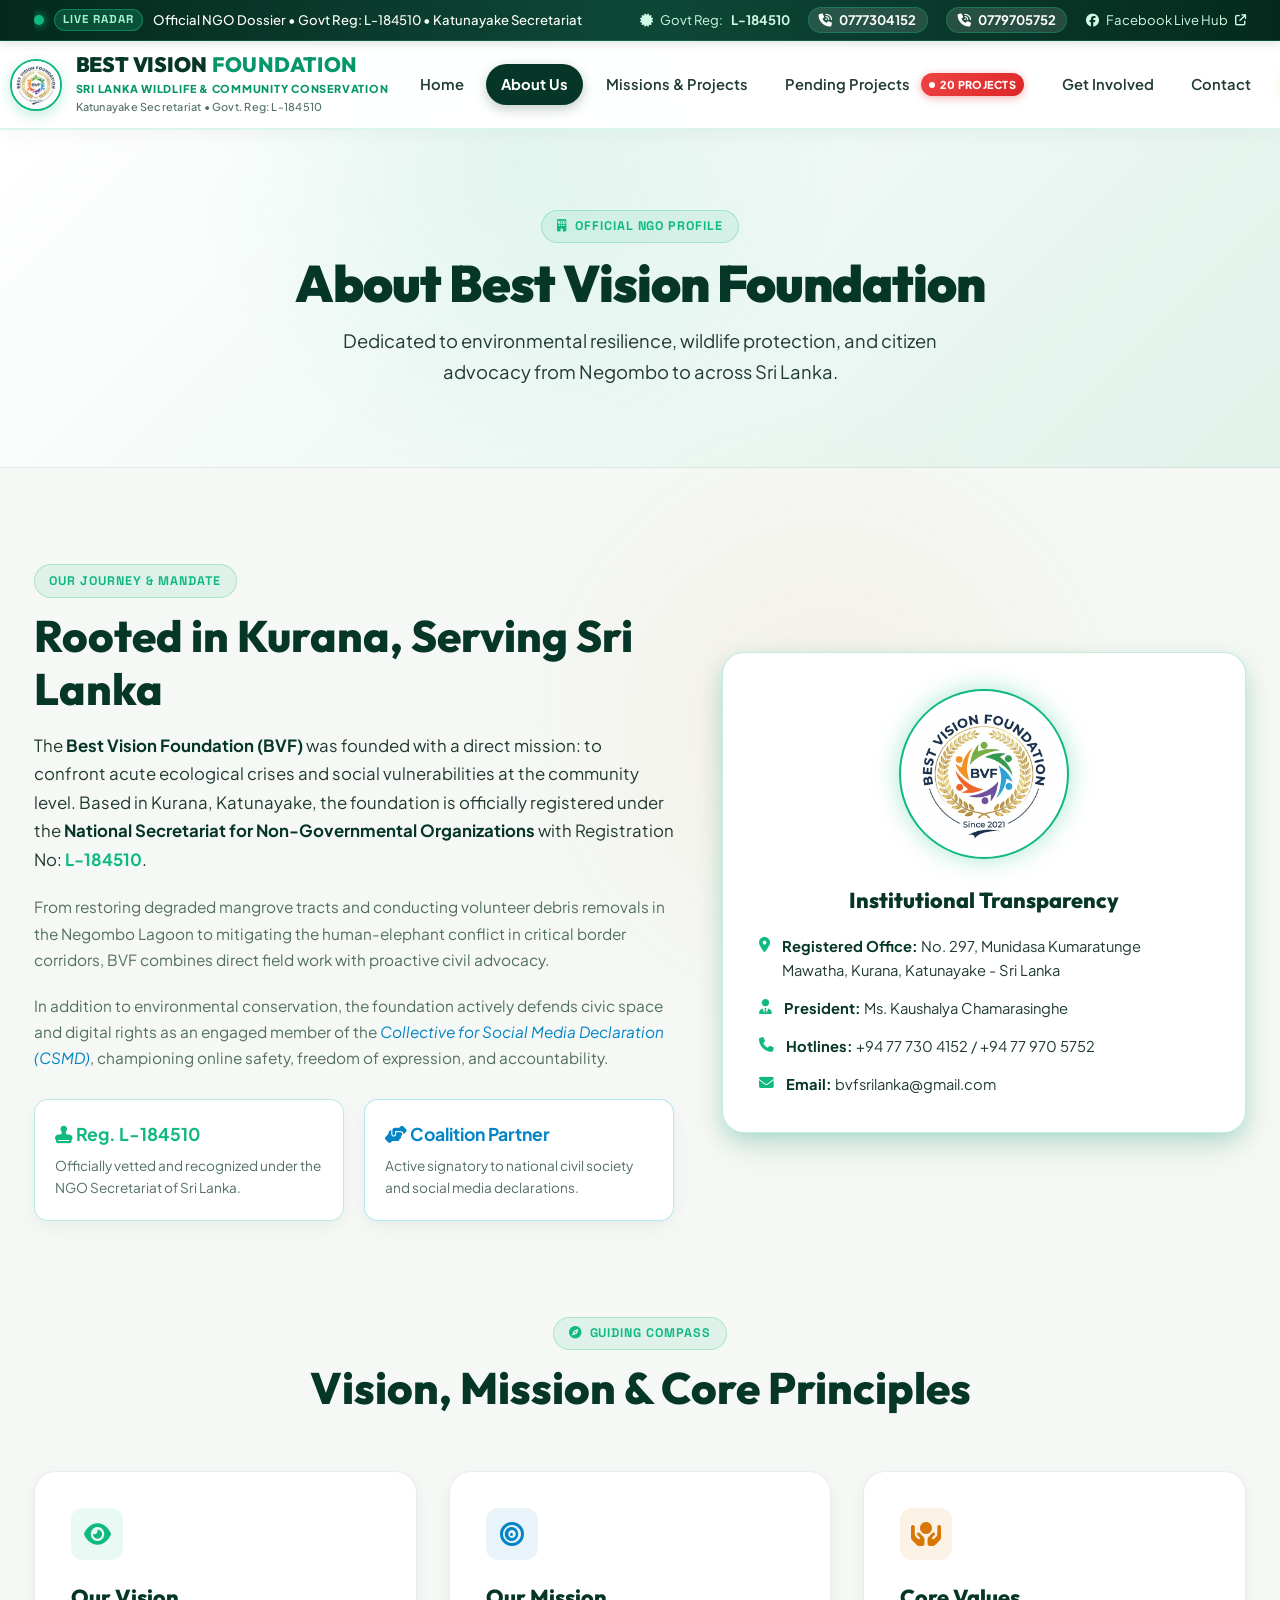
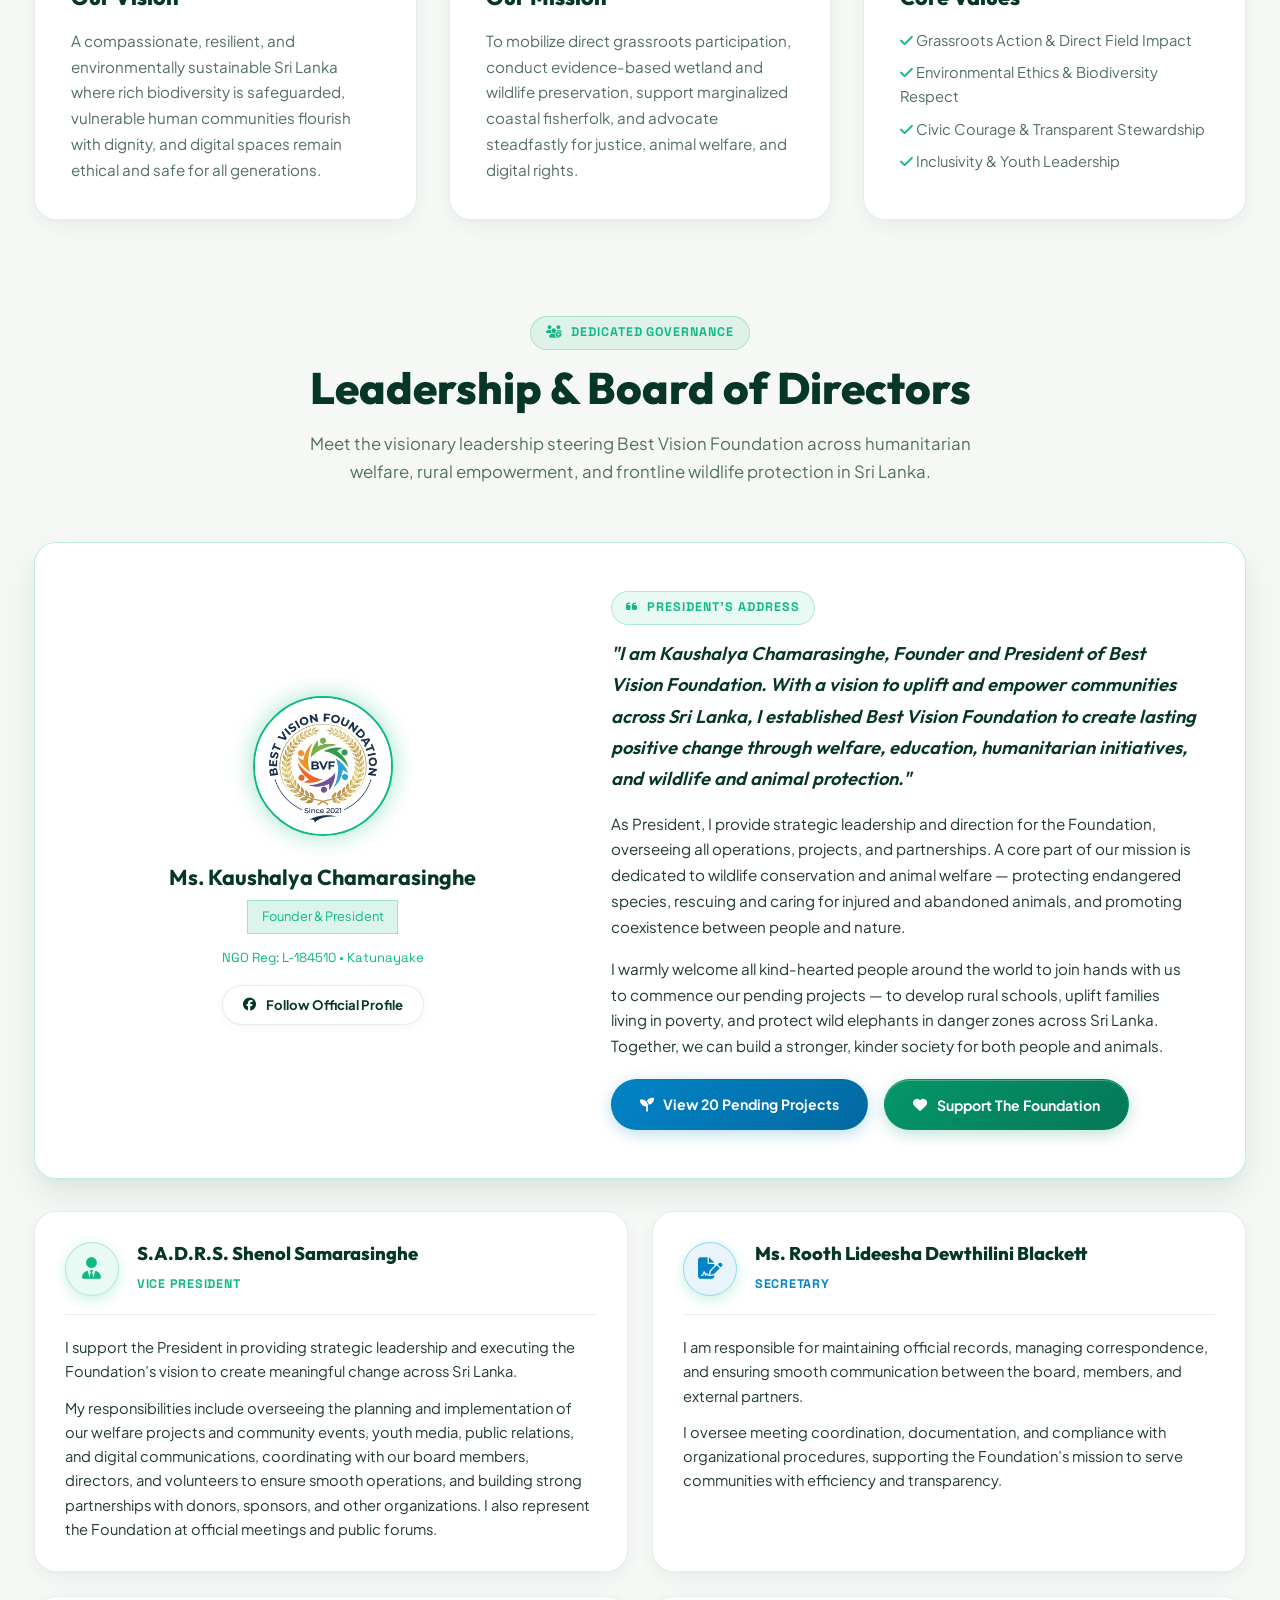
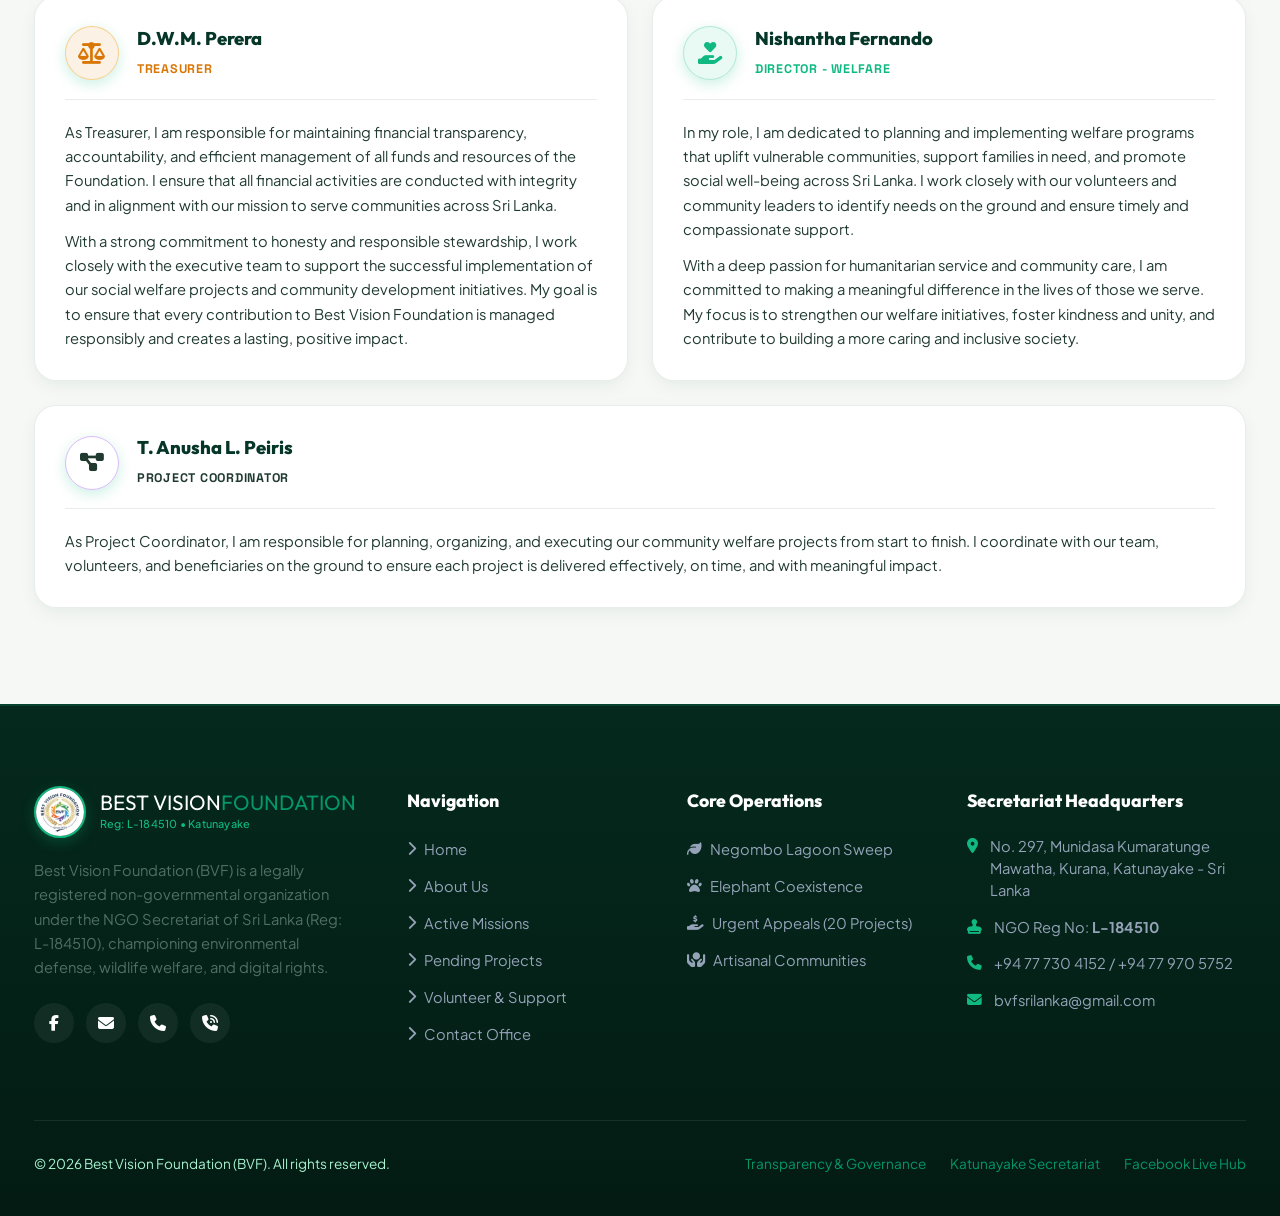
==== about.html @ ccb9e86f "feat: showcase featured news and hero showcase dedicated to elephants on the home page" ====
<!DOCTYPE html>
<html lang="en">
<head>
  <meta charset="UTF-8">
  <meta name="viewport" content="width=device-width, initial-scale=1.0">
  <title>About Us | Best Vision Foundation (NGO Reg: L-184510)</title>
  <meta name="description" content="Learn about Best Vision Foundation (BVF), our history, mission, registered NGO credentials, leadership under Ms. Kaushalya Chamarasinghe, and core values.">
  <link rel="icon" type="image/svg+xml" href="assets/images/favicon.svg">
  <link rel="stylesheet" href="https://cdnjs.cloudflare.com/ajax/libs/font-awesome/6.5.1/css/all.min.css">
  <link rel="stylesheet" href="assets/css/style.css?v=4.5">

  <!-- Immediate Theme Restore (Prevents Flash) -->
  <script>
    (function() {
      const saved = localStorage.getItem('bvf-theme');
      if (saved === 'dark') {
        document.documentElement.setAttribute('data-theme', 'dark');
      } else {
        document.documentElement.setAttribute('data-theme', 'light');
      }
    })();
  </script>
</head>
<body>

  <!-- Top Live Radar Dispatch Bar -->
  <div class="radar-notice-bar">
    <div class="container radar-content">
      <div class="radar-indicator">
        <span class="pulse-beacon"></span>
        <span class="radar-live-pill">LIVE RADAR</span>
        <span id="liveRadarTicker" class="radar-ticker-text">Official NGO Dossier • Govt Reg: L-184510 • Katunayake Secretariat</span>
      </div>
      <div class="radar-links">
        <span><i class="fa-solid fa-certificate"></i> Govt Reg: <strong>L-184510</strong></span>
        <a href="tel:+94777304152" class="topbar-hotline"><i class="fa-solid fa-phone-volume"></i> <strong>0777304152</strong></a>
        <a href="tel:+94779705752" class="topbar-hotline"><i class="fa-solid fa-phone-volume"></i> <strong>0779705752</strong></a>
        <a href="https://www.facebook.com/profile.php?id=100095383907228" target="_blank" rel="noopener noreferrer">
          <i class="fa-brands fa-facebook"></i> Facebook Live Hub <i class="fa-solid fa-arrow-up-right-from-square" style="font-size: 0.7rem;"></i>
        </a>
      </div>
    </div>
  </div>

  <!-- Main Navigation Header -->
  <header class="main-header" id="mainHeader">
    <div class="container navbar">
      <a href="index.html" class="brand-logo" aria-label="Best Vision Foundation Home">
        <img src="assets/images/bvf-logo-upgraded.png" alt="Best Vision Foundation Logo" class="brand-logo-img">
        <div class="brand-logo-text">
          <div class="brand-name">
            <span class="brand-bold">BEST VISION</span><span class="brand-green">FOUNDATION</span>
          </div>
          <div class="brand-tagline">SRI LANKA WILDLIFE &amp; COMMUNITY CONSERVATION</div>
          <div class="brand-sub">Katunayake Secretariat • Govt. Reg: L-184510</div>
        </div>
      </a>

      <nav>
        <ul class="nav-menu" id="navMenu">
          <li><a href="index.html" class="nav-link">Home</a></li>
          <li><a href="about.html" class="nav-link active">About Us</a></li>
          <li><a href="projects.html" class="nav-link">Missions &amp; Projects</a></li>
          <li>
            <a href="pending-projects.html" class="nav-link">
              Pending Projects <span class="nav-urgent-pill"><span class="pill-dot"></span>20 Projects</span>
            </a>
          </li>
          <li><a href="get-involved.html" class="nav-link">Get Involved</a></li>
          <li><a href="contact.html" class="nav-link">Contact</a></li>
        </ul>
      </nav>

      <div class="nav-actions">
        <button type="button" class="btn qr-nav-pill" onclick="openDonationModal('Elephant Hospital &amp; Orphanage (Habarana / Minneriya / Anuradhapura)', 1)" title="Scan or Click to Donate $1 via Bank Transfer">
          <i class="fa-solid fa-qrcode"></i>
          <span>$1 QR Fund</span>
        </button>
        <button class="btn btn-header-donate btn-open-donation">
          <i class="fa-solid fa-heart"></i>
          <span>Donate Now</span>
        </button>
        <button class="mobile-toggle" id="mobileToggle" aria-label="Toggle navigation menu">
          <i class="fa-solid fa-bars"></i>
        </button>
      </div>
    </div>
  </header>

  <!-- Page Header Banner -->
  <section style="background: linear-gradient(135deg, var(--bg-surface) 0%, var(--emerald-soft) 100%); border-bottom: 1px solid var(--border-subtle); padding: 5rem 0;">
    <div class="container" style="text-align: center;">
      <span class="section-badge" style="margin-bottom: 0.75rem;">
        <i class="fa-solid fa-building-ngo"></i> Official NGO Profile
      </span>
      <h1 class="hero-headline" style="font-size: clamp(2.2rem, 5vw, 3.2rem); margin-bottom: 0.75rem;">
        About Best Vision Foundation
      </h1>
      <p class="hero-subtext" style="margin: 0 auto;">
        Dedicated to environmental resilience, wildlife protection, and citizen advocacy from Negombo to across Sri Lanka.
      </p>
    </div>
  </section>

  <!-- Detailed Story & Transparency -->
  <section class="section">
    <div class="container">
      <div class="content-grid-split" style="align-items: center;">
        <div>
          <span class="section-badge">Our Journey &amp; Mandate</span>
          <h2 class="section-title">Rooted in Kurana, Serving Sri Lanka</h2>
          <p style="font-size: 1.05rem; line-height: 1.7; color: var(--text-slate); margin-bottom: 1.25rem;">
            The <strong style="color: var(--text-white);">Best Vision Foundation (BVF)</strong> was founded with a direct mission: to confront acute ecological crises and social vulnerabilities at the community level. Based in Kurana, Katunayake, the foundation is officially registered under the <strong style="color: var(--text-white);">National Secretariat for Non-Governmental Organizations</strong> with Registration No: <strong style="color: var(--emerald-neon);">L-184510</strong>.
          </p>
          <p style="font-size: 0.96rem; line-height: 1.7; color: var(--text-muted); margin-bottom: 1.25rem;">
            From restoring degraded mangrove tracts and conducting volunteer debris removals in the Negombo Lagoon to mitigating the human-elephant conflict in critical border corridors, BVF combines direct field work with proactive civil advocacy.
          </p>
          <p style="font-size: 0.96rem; line-height: 1.7; color: var(--text-muted); margin-bottom: 1.75rem;">
            In addition to environmental conservation, the foundation actively defends civic space and digital rights as an engaged member of the <em style="color: var(--cyan-neon);">Collective for Social Media Declaration (CSMD)</em>, championing online safety, freedom of expression, and accountability.
          </p>

          <div class="split-stat-2col">
            <div style="background: var(--bg-card); border: 1px solid var(--border-neon); border-radius: var(--radius-md); padding: 1.25rem; box-shadow: var(--shadow-card);">
              <div style="color: var(--emerald-neon); font-weight: 700; font-size: 1.1rem; margin-bottom: 0.35rem;">
                <i class="fa-solid fa-stamp"></i> Reg. L-184510
              </div>
              <p style="font-size: 0.85rem; color: var(--text-muted);">Officially vetted and recognized under the NGO Secretariat of Sri Lanka.</p>
            </div>
            <div style="background: var(--bg-card); border: 1px solid rgba(6, 182, 212, 0.3); border-radius: var(--radius-md); padding: 1.25rem; box-shadow: var(--shadow-card);">
              <div style="color: var(--cyan-neon); font-weight: 700; font-size: 1.1rem; margin-bottom: 0.35rem;">
                <i class="fa-solid fa-handshake-angle"></i> Coalition Partner
              </div>
              <p style="font-size: 0.85rem; color: var(--text-muted);">Active signatory to national civil society and social media declarations.</p>
            </div>
          </div>
        </div>

        <div>
          <div style="background: var(--bg-card); border-radius: var(--radius-lg); padding: 2.25rem; border: 1px solid var(--border-neon); box-shadow: var(--shadow-lg), var(--glow-emerald); text-align: center;">
            <div style="width: 170px; height: 170px; margin: 0 auto 1.5rem auto; border-radius: 50%; box-shadow: 0 0 25px rgba(16, 185, 129, 0.35); padding: 6px; background: #ffffff; border: 2px solid var(--emerald-neon);">
              <img src="assets/images/bvf-logo-upgraded.png" alt="Best Vision Foundation Official Seal" style="width: 100%; height: 100%; object-fit: contain; border-radius: 50%;">
            </div>
            <h3 style="font-family: var(--font-heading); font-size: 1.35rem; font-weight: 800; color: var(--text-white); margin-bottom: 1rem;">
              Institutional Transparency
            </h3>
            <ul style="list-style: none; text-align: left; font-size: 0.92rem;">
              <li style="display: flex; gap: 0.75rem; margin-bottom: 0.85rem; color: var(--text-slate);">
                <i class="fa-solid fa-location-dot" style="color: var(--emerald-neon); margin-top: 0.25rem;"></i>
                <span><strong style="color: var(--text-white);">Registered Office:</strong> No. 297, Munidasa Kumaratunge Mawatha, Kurana, Katunayake - Sri Lanka</span>
              </li>
              <li style="display: flex; gap: 0.75rem; margin-bottom: 0.85rem; color: var(--text-slate);">
                <i class="fa-solid fa-user-tie" style="color: var(--emerald-neon); margin-top: 0.25rem;"></i>
                <span><strong style="color: var(--text-white);">President:</strong> Ms. Kaushalya Chamarasinghe</span>
              </li>
              <li style="display: flex; gap: 0.75rem; margin-bottom: 0.85rem; color: var(--text-slate);">
                <i class="fa-solid fa-phone" style="color: var(--emerald-neon); margin-top: 0.25rem;"></i>
                <span><strong style="color: var(--text-white);">Hotlines:</strong> <a href="tel:+94777304152" style="color: inherit;">+94 77 730 4152</a> / <a href="tel:+94779705752" style="color: inherit;">+94 77 970 5752</a></span>
              </li>
              <li style="display: flex; gap: 0.75rem; color: var(--text-slate);">
                <i class="fa-solid fa-envelope" style="color: var(--emerald-neon); margin-top: 0.25rem;"></i>
                <span><strong style="color: var(--text-white);">Email:</strong> bvfsrilanka@gmail.com</span>
              </li>
            </ul>
          </div>
        </div>
      </div>
    </div>
  </section>

  <!-- Vision, Mission & Values (Cards) -->
  <section class="section" style="padding-top: 0;">
    <div class="container">
      <div class="section-header">
        <span class="section-badge"><i class="fa-solid fa-compass"></i> Guiding Compass</span>
        <h2 class="section-title">Vision, Mission &amp; Core Principles</h2>
      </div>

      <div class="pillars-grid">
        <!-- Vision -->
        <div style="background: var(--bg-card); border-radius: var(--radius-lg); padding: 2.25rem; border: 1px solid var(--border-subtle); box-shadow: var(--shadow-card);">
          <div style="width: 52px; height: 52px; border-radius: 12px; background: var(--emerald-soft); color: var(--emerald-neon); display: flex; align-items: center; justify-content: center; font-size: 1.5rem; margin-bottom: 1.25rem;">
            <i class="fa-solid fa-eye"></i>
          </div>
          <h3 style="font-family: var(--font-heading); font-size: 1.35rem; font-weight: 800; color: var(--text-white); margin-bottom: 0.75rem;">Our Vision</h3>
          <p style="font-size: 0.95rem; color: var(--text-muted); line-height: 1.7;">
            A compassionate, resilient, and environmentally sustainable Sri Lanka where rich biodiversity is safeguarded, vulnerable human communities flourish with dignity, and digital spaces remain ethical and safe for all generations.
          </p>
        </div>

        <!-- Mission -->
        <div style="background: var(--bg-card); border-radius: var(--radius-lg); padding: 2.25rem; border: 1px solid var(--border-subtle); box-shadow: var(--shadow-card);">
          <div style="width: 52px; height: 52px; border-radius: 12px; background: var(--cyan-soft); color: var(--cyan-neon); display: flex; align-items: center; justify-content: center; font-size: 1.5rem; margin-bottom: 1.25rem;">
            <i class="fa-solid fa-bullseye"></i>
          </div>
          <h3 style="font-family: var(--font-heading); font-size: 1.35rem; font-weight: 800; color: var(--text-white); margin-bottom: 0.75rem;">Our Mission</h3>
          <p style="font-size: 0.95rem; color: var(--text-muted); line-height: 1.7;">
            To mobilize direct grassroots participation, conduct evidence-based wetland and wildlife preservation, support marginalized coastal fisherfolk, and advocate steadfastly for justice, animal welfare, and digital rights.
          </p>
        </div>

        <!-- Values -->
        <div style="background: var(--bg-card); border-radius: var(--radius-lg); padding: 2.25rem; border: 1px solid var(--border-subtle); box-shadow: var(--shadow-card);">
          <div style="width: 52px; height: 52px; border-radius: 12px; background: var(--amber-soft); color: var(--amber-solar); display: flex; align-items: center; justify-content: center; font-size: 1.5rem; margin-bottom: 1.25rem;">
            <i class="fa-solid fa-hands-holding-circle"></i>
          </div>
          <h3 style="font-family: var(--font-heading); font-size: 1.35rem; font-weight: 800; color: var(--text-white); margin-bottom: 0.75rem;">Core Values</h3>
          <ul style="list-style: none; font-size: 0.92rem; color: var(--text-muted);">
            <li style="margin-bottom: 0.5rem;"><i class="fa-solid fa-check" style="color: var(--emerald-neon);"></i> Grassroots Action &amp; Direct Field Impact</li>
            <li style="margin-bottom: 0.5rem;"><i class="fa-solid fa-check" style="color: var(--emerald-neon);"></i> Environmental Ethics &amp; Biodiversity Respect</li>
            <li style="margin-bottom: 0.5rem;"><i class="fa-solid fa-check" style="color: var(--emerald-neon);"></i> Civic Courage &amp; Transparent Stewardship</li>
            <li><i class="fa-solid fa-check" style="color: var(--emerald-neon);"></i> Inclusivity &amp; Youth Leadership</li>
          </ul>
        </div>
      </div>
    </div>
  </section>

  <!-- Executive Leadership & Board of Directors -->
  <section class="section" id="leadership" style="padding-top: 0;">
    <div class="container">
      <div class="section-header">
        <span class="section-badge"><i class="fa-solid fa-users-gear"></i> Dedicated Governance</span>
        <h2 class="section-title">Leadership &amp; Board of Directors</h2>
        <p class="section-desc">
          Meet the visionary leadership steering Best Vision Foundation across humanitarian welfare, rural empowerment, and frontline wildlife protection in Sri Lanka.
        </p>
      </div>

      <!-- President & Founder Feature Dispatch -->
      <div class="leader-dispatch-card" style="margin-bottom: 2rem;">
        <div class="leader-dispatch-grid">
          <div style="text-align: center;">
            <div class="leader-avatar-wrap">
              <img src="assets/images/bvf-logo-upgraded.png" alt="Best Vision Foundation Emblem" style="width: 100%; height: 100%; object-fit: contain;">
            </div>
            <h3 style="font-family: var(--font-heading); font-size: 1.35rem; color: var(--text-white); margin-bottom: 0.25rem;">Ms. Kaushalya Chamarasinghe</h3>
            <span class="badge" style="background: rgba(16, 185, 129, 0.15); color: var(--emerald-neon); border: 1px solid rgba(16, 185, 129, 0.3); font-size: 0.8rem; padding: 0.35rem 0.85rem; display: inline-block; margin-bottom: 0.85rem;">
              Founder &amp; President
            </span>
            <p style="font-size: 0.82rem; color: var(--emerald-neon); font-family: var(--font-mono); margin-bottom: 1rem;">NGO Reg: L-184510 &bull; Katunayake</p>
            <a href="https://www.facebook.com/profile.php?id=100095383907228" target="_blank" rel="noopener noreferrer" class="btn btn-glass" style="font-size: 0.82rem; padding: 0.5rem 1.25rem;">
              <i class="fa-brands fa-facebook"></i> Follow Official Profile
            </a>
          </div>

          <div>
            <span class="section-badge" style="margin-bottom: 0.85rem;"><i class="fa-solid fa-quote-left"></i> President's Address</span>
            <p style="font-family: var(--font-heading); font-size: 1.15rem; font-weight: 600; line-height: 1.7; color: var(--text-white); margin-bottom: 1rem; font-style: italic;">
              "I am Kaushalya Chamarasinghe, Founder and President of Best Vision Foundation. With a vision to uplift and empower communities across Sri Lanka, I established Best Vision Foundation to create lasting positive change through welfare, education, humanitarian initiatives, and wildlife and animal protection."
            </p>
            <p style="font-size: 0.95rem; color: var(--text-slate); line-height: 1.7; margin-bottom: 1rem;">
              As President, I provide strategic leadership and direction for the Foundation, overseeing all operations, projects, and partnerships. A core part of our mission is dedicated to wildlife conservation and animal welfare — protecting endangered species, rescuing and caring for injured and abandoned animals, and promoting coexistence between people and nature.
            </p>
            <p style="font-size: 0.95rem; color: var(--text-slate); line-height: 1.7; margin-bottom: 1.25rem;">
              I warmly welcome all kind-hearted people around the world to join hands with us to commence our pending projects — to develop rural schools, uplift families living in poverty, and protect wild elephants in danger zones across Sri Lanka. Together, we can build a stronger, kinder society for both people and animals.
            </p>
            <div class="cta-btn-group">
              <a href="pending-projects.html" class="btn btn-cyan-glow" style="font-size: 0.88rem;">
                <i class="fa-solid fa-seedling"></i> View 20 Pending Projects
              </a>
              <button class="btn btn-neon-glow btn-open-donation" style="font-size: 0.88rem;">
                <i class="fa-solid fa-heart"></i> Support The Foundation
              </button>
            </div>
          </div>
        </div>
      </div>

      <!-- Executive Board & Operations Officers Grid -->
      <div class="leadership-grid">
        <!-- Vice President -->
        <div class="leader-card">
          <div class="leader-card-header">
            <div class="leader-card-icon">
              <i class="fa-solid fa-user-tie"></i>
            </div>
            <div class="leader-card-info">
              <h4>S.A.D.R.S. Shenol Samarasinghe</h4>
              <span class="leader-card-role">Vice President</span>
            </div>
          </div>
          <div class="leader-card-bio">
            <p>
              I support the President in providing strategic leadership and executing the Foundation’s vision to create meaningful change across Sri Lanka.
            </p>
            <p>
              My responsibilities include overseeing the planning and implementation of our welfare projects and community events, youth media, public relations, and digital communications, coordinating with our board members, directors, and volunteers to ensure smooth operations, and building strong partnerships with donors, sponsors, and other organizations. I also represent the Foundation at official meetings and public forums.
            </p>
          </div>
        </div>

        <!-- Secretary -->
        <div class="leader-card">
          <div class="leader-card-header">
            <div class="leader-card-icon" style="color: var(--cyan-neon); background: var(--cyan-soft); border-color: rgba(6, 182, 212, 0.4);">
              <i class="fa-solid fa-file-signature"></i>
            </div>
            <div class="leader-card-info">
              <h4>Ms. Rooth Lideesha Dewthilini Blackett</h4>
              <span class="leader-card-role" style="color: var(--cyan-neon);">Secretary</span>
            </div>
          </div>
          <div class="leader-card-bio">
            <p>
              I am responsible for maintaining official records, managing correspondence, and ensuring smooth communication between the board, members, and external partners.
            </p>
            <p>
              I oversee meeting coordination, documentation, and compliance with organizational procedures, supporting the Foundation’s mission to serve communities with efficiency and transparency.
            </p>
          </div>
        </div>

        <!-- Treasurer -->
        <div class="leader-card">
          <div class="leader-card-header">
            <div class="leader-card-icon" style="color: var(--amber-solar); background: var(--amber-soft); border-color: rgba(245, 158, 11, 0.4);">
              <i class="fa-solid fa-scale-balanced"></i>
            </div>
            <div class="leader-card-info">
              <h4>D.W.M. Perera</h4>
              <span class="leader-card-role" style="color: var(--amber-solar);">Treasurer</span>
            </div>
          </div>
          <div class="leader-card-bio">
            <p>
              As Treasurer, I am responsible for maintaining financial transparency, accountability, and efficient management of all funds and resources of the Foundation. I ensure that all financial activities are conducted with integrity and in alignment with our mission to serve communities across Sri Lanka.
            </p>
            <p>
              With a strong commitment to honesty and responsible stewardship, I work closely with the executive team to support the successful implementation of our social welfare projects and community development initiatives. My goal is to ensure that every contribution to Best Vision Foundation is managed responsibly and creates a lasting, positive impact.
            </p>
          </div>
        </div>

        <!-- Director - Welfare -->
        <div class="leader-card">
          <div class="leader-card-header">
            <div class="leader-card-icon">
              <i class="fa-solid fa-hand-holding-heart"></i>
            </div>
            <div class="leader-card-info">
              <h4>Nishantha Fernando</h4>
              <span class="leader-card-role">Director - Welfare</span>
            </div>
          </div>
          <div class="leader-card-bio">
            <p>
              In my role, I am dedicated to planning and implementing welfare programs that uplift vulnerable communities, support families in need, and promote social well-being across Sri Lanka. I work closely with our volunteers and community leaders to identify needs on the ground and ensure timely and compassionate support.
            </p>
            <p>
              With a deep passion for humanitarian service and community care, I am committed to making a meaningful difference in the lives of those we serve. My focus is to strengthen our welfare initiatives, foster kindness and unity, and contribute to building a more caring and inclusive society.
            </p>
          </div>
        </div>

        <!-- Project Coordinator -->
        <div class="leader-card" style="grid-column: 1 / -1;">
          <div class="leader-card-header">
            <div class="leader-card-icon" style="color: var(--purple-neon); background: var(--purple-soft); border-color: rgba(168, 85, 247, 0.4);">
              <i class="fa-solid fa-diagram-project"></i>
            </div>
            <div class="leader-card-info">
              <h4>T. Anusha L. Peiris</h4>
              <span class="leader-card-role" style="color: var(--purple-neon);">Project Coordinator</span>
            </div>
          </div>
          <div class="leader-card-bio">
            <p>
              As Project Coordinator, I am responsible for planning, organizing, and executing our community welfare projects from start to finish. I coordinate with our team, volunteers, and beneficiaries on the ground to ensure each project is delivered effectively, on time, and with meaningful impact.
            </p>
          </div>
        </div>
      </div>
    </div>
  </section>

  <!-- Mobile Floating Action Dock -->
  <div class="mobile-floating-dock">
    <button class="dock-btn dock-btn-primary btn-open-donation">
      <i class="fa-solid fa-heart"></i> Donate Now
    </button>
    <button class="dock-btn dock-btn-secondary btn-open-volunteer">
      <i class="fa-solid fa-user-plus"></i> Volunteer
    </button>
    <a href="tel:+94777304152" class="dock-btn dock-btn-secondary" style="flex: 0 0 auto; width: 44px; padding: 0;">
      <i class="fa-solid fa-phone"></i>
    </a>
  </div>

  <!-- Dual-Option Contribution & Payment Center Modal -->
    <!-- Dual Payment Modal Component -->
  <div class="modal-overlay" id="donationModal">
    <div class="modal-dialog donation-modal-dialog">
      <button class="modal-close">&times;</button>
      
      <!-- Clean Modern Header -->
      <div class="donation-modal-header">
        <span class="section-badge"><i class="fa-solid fa-hand-holding-heart"></i> NGO REG: L-184510</span>
        <h3 class="donation-modal-title">Make a Contribution</h3>
        <p class="donation-modal-desc">
          100% of your gift directly fuels active field rescue &amp; habitat conservation in Sri Lanka.
        </p>
      </div>

      <!-- Step 1: Designate Project -->
      <div class="donation-step-box">
        <div class="donation-step-header">
          <span class="donation-step-badge">
            <span class="step-circle">1</span> SELECT DESIGNATED PROJECT
          </span>
          <span class="donation-step-sub">Direct Earmarked Fund</span>
        </div>
        <select id="donationProjectSelect" class="form-control donation-project-select" onchange="onDonationProjectChanged(this.value)" style="font-weight: 700; font-size: 0.92rem; border-color: var(--emerald-neon); background: var(--bg-card); color: var(--text-white);">
          <option value="Elephant Hospital & Orphanage (Habarana / Minneriya / Anuradhapura)">🔴 Elephant Hospital &amp; Orphanage (Habarana / Minneriya / Anuradhapura)</option>
          <option value="Island-Wide Stray Dog Rescue & Shelter">🐶 Island-Wide Stray Dog Rescue, Treatment &amp; Safe Shelter</option>
          <option value="Negombo Lagoon Sunken Vessels & Debris Recovery">🌊 Negombo Lagoon Sunken Vessels, Ghost Nets &amp; Debris Recovery</option>
          <option value="General Conservation & Welfare Fund">🌿 General Wildlife &amp; Community Welfare Fund</option>
        </select>
        <div class="donation-project-ref-strip">
          <span>Deposit Reference: <strong class="modal-bank-project-ref font-mono">BVF-ELEPHANT-HOSPITAL</strong></span>
          <button type="button" class="btn-copy-ref" onclick="copyAccountInfo(document.querySelector('.modal-bank-project-ref').textContent, this)" title="Copy Reference Code">
            <i class="fa-solid fa-copy"></i> Copy Ref
          </button>
        </div>
      </div>

      <!-- Step 2: Choose Preset or Enter Any Custom Amount -->
      <div class="donation-step-box">
        <div class="donation-step-header">
          <span class="donation-step-badge">
            <span class="step-circle">2</span> CHOOSE OR ENTER AMOUNT
          </span>
          <span class="modal-selected-amount-display font-mono" style="font-size: 0.9rem; font-weight: 800; color: var(--emerald-neon);">$1 USD</span>
        </div>

        <!-- Preset Buttons -->
        <div class="quick-amount-grid">
          <button type="button" class="quick-amount-btn active" data-amount="1" onclick="setQuickDonationAmount(1, this)">
            <span class="quick-amount-val">$1</span>
            <span class="quick-amount-tag">Starter / QR</span>
          </button>
          <button type="button" class="quick-amount-btn" data-amount="5" onclick="setQuickDonationAmount(5, this)">
            <span class="quick-amount-val">$5</span>
            <span class="quick-amount-tag">Support</span>
          </button>
          <button type="button" class="quick-amount-btn" data-amount="10" onclick="setQuickDonationAmount(10, this)">
            <span class="quick-amount-val">$10</span>
            <span class="quick-amount-tag">Care</span>
          </button>
          <button type="button" class="quick-amount-btn" data-amount="20" onclick="setQuickDonationAmount(20, this)">
            <span class="quick-amount-val">$20</span>
            <span class="quick-amount-tag">Rescue</span>
          </button>
          <button type="button" class="quick-amount-btn" data-amount="50" onclick="setQuickDonationAmount(50, this)">
            <span class="quick-amount-val">$50</span>
            <span class="quick-amount-tag">Patron</span>
          </button>
        </div>

        <!-- Custom / Other Amount Input -->
        <div class="custom-amount-row">
          <div class="custom-amount-input-wrap">
            <span class="custom-currency-symbol">$</span>
            <input type="number" 
                   id="modalCustomAmountInput" 
                   class="custom-amount-field" 
                   placeholder="Or enter any custom amount (e.g. 15, 25, 75, 100...)" 
                   min="1" 
                   step="any"
                   oninput="setCustomDonationAmount(this.value)" />
            <span class="custom-currency-badge">USD</span>
          </div>
        </div>
      </div>

      <!-- Step 3: Official Bank Details & QR Code -->
      <div class="donation-step-box bank-box-clean">
        <div class="donation-step-header">
          <span class="donation-step-badge">
            <span class="step-circle">3</span> OFFICIAL BANK DETAILS &amp; $1 QR
          </span>
          <span class="donation-step-sub" style="color: var(--amber-solar);"><i class="fa-solid fa-shield-halved"></i> Sampath Bank Negombo</span>
        </div>

        <div class="bank-transfer-qr-layout">
          <!-- Details Grid -->
          <div class="bank-detail-grid" style="margin-bottom: 0;">
            <div class="bank-detail-item">
              <span class="label">ACCOUNT NAME</span>
              <span class="value" style="font-size: 0.92rem;">BEST VISION FOUNDATION</span>
            </div>
            <div class="bank-detail-item">
              <span class="label">BANK &amp; BRANCH</span>
              <span class="value">SAMPATH BANK &bull; NEGOMBO (02)</span>
            </div>
            <div class="bank-detail-item bank-detail-highlight">
              <span class="label">CURRENT ACCOUNT NUMBER</span>
              <span class="value" style="color: var(--emerald-neon); font-size: 1.15rem; letter-spacing: 0.05em;">0088 6000 0033</span>
              <i class="fa-solid fa-copy bank-copy-icon" onclick="copyAccountInfo('0088 6000 0033', this)" title="Copy Account Number"></i>
            </div>
            <div class="bank-detail-item">
              <span class="label">SWIFT CODE (FOR OVERSEAS)</span>
              <span class="value" style="color: var(--cyan-neon);">BSAMLKLX</span>
              <i class="fa-solid fa-copy bank-copy-icon" onclick="copyAccountInfo('BSAMLKLX', this)" title="Copy SWIFT Code"></i>
            </div>
            <div class="bank-detail-item">
              <span class="label">BRANCH CODE / BANK CODE</span>
              <span class="value">7278 / 088</span>
            </div>
            <div class="bank-detail-item bank-detail-ref">
              <span class="label">TRANSFER REMARK / REFERENCE</span>
              <span class="value modal-bank-project-ref" style="color: var(--emerald-vibrant);">BVF-ELEPHANT-HOSPITAL</span>
              <i class="fa-solid fa-copy bank-copy-icon" onclick="copyAccountInfo(document.querySelector('.modal-bank-project-ref').textContent, this)" title="Copy Reference"></i>
            </div>
          </div>

          <!-- $1 QR Scan Card -->
          <div class="bank-qr-card">
            <span class="qr-card-title"><i class="fa-solid fa-qrcode"></i> Instant $1 QR</span>
            <a href="assets/images/bvf-donation-qr.png" target="_blank" rel="noopener" title="Tap to view / enlarge QR code">
              <div class="qr-img-frame">
                <img src="assets/images/bvf-donation-qr.png" alt="Scan QR to Donate $1" />
              </div>
            </a>
            <span class="qr-card-hint">Scan with camera or banking app</span>
            <a href="assets/images/bvf-donation-qr.png" download="BVF-Donation-QR.png" class="btn btn-glass qr-save-btn">
              <i class="fa-solid fa-download"></i> Save QR
            </a>
          </div>
        </div>

        <p class="bank-note-text">
          <i class="fa-solid fa-circle-info"></i> Supports local CEFT / SLIPS, mobile banking apps, online transfers, and international SWIFT wire transfers.
        </p>
      </div>

      <!-- Action Buttons -->
      <div class="donation-modal-actions">
        <button type="button" onclick="copyAccountInfo('', this)" class="btn btn-glass btn-modal-action">
          <i class="fa-solid fa-copy"></i> Copy All Bank Details
        </button>
        <button type="button" onclick="sendDepositSlipWhatsApp()" class="btn btn-neon-glow btn-modal-whatsapp">
          <i class="fa-brands fa-whatsapp"></i> Notify Treasurer on WhatsApp
        </button>
      </div>
    </div>
  </div>

  <!-- Volunteer Modal -->
  <div class="modal-overlay" id="volunteerModal">
    <div class="modal-dialog">
      <button class="modal-close">&times;</button>
      <div style="text-align: center; margin-bottom: 1.75rem;">
        <span class="section-badge"><i class="fa-solid fa-user-shield"></i> Grassroots Mobilization</span>
        <h3 style="font-family: var(--font-heading); font-size: 1.65rem; color: var(--text-white); margin-top: 0.5rem;">Join The Frontline Squad</h3>
        <p style="font-size: 0.92rem; color: var(--text-muted);">Step up for wetland restoration, wildlife defense, or digital ethics.</p>
      </div>

      <form id="volunteerForm">
        <div class="form-group">
          <label class="form-label">Full Name *</label>
          <input type="text" name="name" class="form-control" required placeholder="e.g. Kasun Fernando">
        </div>

        <div class="form-row-2">
          <div class="form-group">
            <label class="form-label">Email Address *</label>
            <input type="email" name="email" class="form-control" required placeholder="name@domain.com">
          </div>
          <div class="form-group">
            <label class="form-label">WhatsApp / Phone *</label>
            <input type="tel" name="phone" class="form-control" required placeholder="+94 7X XXX XXXX">
          </div>
        </div>

        <div class="form-group">
          <label class="form-label">Select Primary Sector *</label>
          <select name="sector" class="form-control" required>
            <option value="">Select operational sector...</option>
            <option value="Negombo Lagoon Plastic Interception & Mangroves">Negombo Lagoon Plastic Interception &amp; Mangroves</option>
            <option value="Elephant Buffer Zone Coexistence & Animal Rescue">Elephant Buffer Zone Coexistence &amp; Animal Rescue</option>
            <option value="CSMD Digital Rights, Media Ethics & Cyber Literacy">CSMD Digital Rights, Media Ethics &amp; Cyber Literacy</option>
            <option value="Coastal Artisanal Fisherfolk Resilience & Youth">Coastal Artisanal Fisherfolk Resilience &amp; Youth</option>
          </select>
        </div>

        <div style="display: flex; gap: 0.75rem; flex-direction: column;">
          <button type="submit" class="btn btn-neon-glow" style="width: 100%;">
            <i class="fa-solid fa-paper-plane"></i> Submit Application to Secretariat
          </button>
          <button type="button" onclick="sendViaWhatsApp('volunteerForm')" class="btn btn-glass" style="width: 100%; border-color: #25d366; color: #25d366; font-size: 0.9rem;">
            <i class="fa-brands fa-whatsapp"></i> Instant WhatsApp Dispatch (+94 77 730 4152 / +94 77 970 5752)
          </button>
        </div>
      </form>
    </div>
  </div>

  <!-- Footer -->
  <footer class="site-footer">
    <div class="container">
      <div class="footer-grid">
        <div class="footer-brand">
          <a href="index.html" class="brand-logo" style="margin-bottom: 1.25rem;">
            <img src="assets/images/bvf-logo-upgraded.png" alt="Best Vision Foundation Logo" class="brand-logo-img">
            <div class="brand-logo-text">
              <div class="brand-name">
                <span class="bold" style="color: #ffffff;">BEST VISION</span><span class="light">FOUNDATION</span>
              </div>
              <div class="brand-sub" style="color: var(--emerald-neon);">Reg: L-184510 • Katunayake</div>
            </div>
          </a>
          <p style="font-size: 0.92rem; line-height: 1.65; color: var(--text-muted); margin-bottom: 1.5rem;">
            Best Vision Foundation (BVF) is a legally registered non-governmental organization under the NGO Secretariat of Sri Lanka (Reg: L-184510), championing environmental defense, wildlife welfare, and digital rights.
          </p>
          <div style="display: flex; gap: 0.75rem;">
            <a href="https://www.facebook.com/profile.php?id=100095383907228" target="_blank" rel="noopener noreferrer" title="Facebook Official Hub" style="color: #ffffff; background: rgba(255, 255, 255, 0.06); width: 40px; height: 40px; border-radius: 50%; display: flex; align-items: center; justify-content: center; border: 1px solid var(--border-subtle);">
              <i class="fa-brands fa-facebook-f"></i>
            </a>
            <a href="mailto:bvfsrilanka@gmail.com" title="Email Secretariat" style="color: #ffffff; background: rgba(255, 255, 255, 0.06); width: 40px; height: 40px; border-radius: 50%; display: flex; align-items: center; justify-content: center; border: 1px solid var(--border-subtle);">
              <i class="fa-solid fa-envelope"></i>
            </a>
            <a href="tel:+94777304152" title="Call Primary Hotline: 0777304152" style="color: #ffffff; background: rgba(255, 255, 255, 0.06); width: 40px; height: 40px; border-radius: 50%; display: flex; align-items: center; justify-content: center; border: 1px solid var(--border-subtle);">
              <i class="fa-solid fa-phone"></i>
            </a>
            <a href="tel:+94779705752" title="Call Secondary Hotline: 0779705752" style="color: #ffffff; background: rgba(255, 255, 255, 0.06); width: 40px; height: 40px; border-radius: 50%; display: flex; align-items: center; justify-content: center; border: 1px solid var(--border-subtle);">
              <i class="fa-solid fa-phone-volume"></i>
            </a>
          </div>
        </div>

        <div>
          <h4 class="footer-heading">Navigation</h4>
          <ul class="footer-links">
            <li><a href="index.html"><i class="fa-solid fa-chevron-right"></i> Home</a></li>
            <li><a href="about.html"><i class="fa-solid fa-chevron-right"></i> About Us</a></li>
            <li><a href="projects.html"><i class="fa-solid fa-chevron-right"></i> Active Missions</a></li>
            <li><a href="pending-projects.html"><i class="fa-solid fa-chevron-right"></i> Pending Projects</a></li>
            <li><a href="get-involved.html"><i class="fa-solid fa-chevron-right"></i> Volunteer &amp; Support</a></li>
            <li><a href="contact.html"><i class="fa-solid fa-chevron-right"></i> Contact Office</a></li>
          </ul>
        </div>

        <div>
          <h4 class="footer-heading">Core Operations</h4>
          <ul class="footer-links">
            <li><a href="projects.html#lagoon"><i class="fa-solid fa-leaf"></i> Negombo Lagoon Sweep</a></li>
            <li><a href="projects.html#wildlife"><i class="fa-solid fa-paw"></i> Elephant Coexistence</a></li>
            <li><a href="pending-projects.html"><i class="fa-solid fa-hand-holding-dollar"></i> Urgent Appeals (20 Projects)</a></li>
            <li><a href="projects.html#community"><i class="fa-solid fa-hands-holding-circle"></i> Artisanal Communities</a></li>
          </ul>
        </div>

        <div>
          <h4 class="footer-heading">Secretariat Headquarters</h4>
          <div class="footer-contact-item">
            <i class="fa-solid fa-location-dot"></i>
            <span>No. 297, Munidasa Kumaratunge Mawatha, Kurana, Katunayake - Sri Lanka</span>
          </div>
          <div class="footer-contact-item">
            <i class="fa-solid fa-stamp"></i>
            <span>NGO Reg No: <strong>L-184510</strong></span>
          </div>
          <div class="footer-contact-item">
            <i class="fa-solid fa-phone"></i>
            <span><a href="tel:+94777304152" style="color: inherit;">+94 77 730 4152</a> / <a href="tel:+94779705752" style="color: inherit;">+94 77 970 5752</a></span>
          </div>
          <div class="footer-contact-item">
            <i class="fa-solid fa-envelope"></i>
            <span>bvfsrilanka@gmail.com</span>
          </div>
        </div>
      </div>

      <div class="footer-bottom">
        <div>
          &copy; 2026 Best Vision Foundation (BVF). All rights reserved.
        </div>
        <div style="display: flex; gap: 1.5rem;">
          <a href="about.html">Transparency &amp; Governance</a>
          <a href="contact.html">Katunayake Secretariat</a>
          <a href="https://www.facebook.com/profile.php?id=100095383907228" target="_blank" rel="noopener noreferrer">Facebook Live Hub</a>
        </div>
      </div>
    </div>
  </footer>

  <script src="assets/js/main.js?v=4.5"></script>
</body>
</html>
---- assets/css/style.css ----
/* ==========================================================
   BEST VISION FOUNDATION (BVF) - SIGNATURE BIOPHILIC PLATFORM
   Exclusive Living Canopy Green Theme & Real-Time Action System
   NGO Reg: L-184510 | Negombo, Western Province, Sri Lanka
   ========================================================== */

@import url('https://fonts.googleapis.com/css2?family=Plus+Jakarta+Sans:wght@300;400;500;600;700;800&family=Outfit:wght@400;500;600;700;800;900&family=Space+Grotesk:wght@500;700&display=swap');

:root {
  /* 🌿 Exclusive Living Canopy Green Theme (Unified Nature Palette) */
  --bg-deep: #f5f8f5;              /* Morning Mist Canvas */
  --bg-surface: #ffffff;           /* Radiant Clean Surface */
  --bg-card: #ffffff;
  --bg-card-hover: #ffffff;
  --bg-glass: rgba(255, 255, 255, 0.94);
  --bg-subtle-green: #eef6f1;      /* Soft Sage Wash */

  /* Deep Forest Hierarchy */
  --forest-deep: #063628;          /* Ancient Rainforest Pine - Authority & Contrast */
  --forest-dark: #0a4d3a;          /* Rich Foliage Shade */
  --emerald-vibrant: #059669;      /* Pure Chlorophyll Leaf Green */
  --emerald-neon: #10b981;         /* Ceylon Vibrant Palm Green */
  --emerald-soft: rgba(16, 185, 129, 0.09);
  --emerald-glow: rgba(16, 185, 129, 0.22);
  --mint-bright: #34d399;          /* Young Shoot Accent */

  /* Sunlit Ceylon Earth & Marine Waterways */
  --amber-solar: #d97706;          /* Ceylon Sunlit Amber */
  --amber-warm: #f59e0b;           /* Vibrant Amber Gold */
  --amber-soft: rgba(217, 119, 6, 0.10);
  --amber-glow: rgba(245, 158, 11, 0.25);
  --cyan-neon: #0284c7;           /* Negombo Coastal Lagoon Blue */
  --cyan-glow: rgba(2, 132, 199, 0.20);
  --cyan-soft: rgba(2, 132, 199, 0.09);
  --crisis-red: #dc2626;           /* Urgent Wildlife Hazard Red */

  /* Typography Colors (High Contrast & Biophilic Elegance) */
  --text-white: #063628;           /* High-contrast headings in deep noble forest */
  --text-heading: #063628;
  --text-slate: #203a30;           /* Rich botanical slate body copy */
  --text-muted: #526f63;           /* Secondary / timestamp / metadata */
  --border-subtle: rgba(6, 54, 40, 0.09);
  --border-neon: rgba(16, 185, 129, 0.26);

  /* Typography Families */
  --font-heading: 'Outfit', -apple-system, BlinkMacSystemFont, sans-serif;
  --font-body: 'Plus Jakarta Sans', -apple-system, BlinkMacSystemFont, sans-serif;
  --font-mono: 'Space Grotesk', monospace;

  /* Shadows & Radius */
  --glow-emerald: 0 8px 24px rgba(16, 185, 129, 0.20);
  --glow-cyan: 0 8px 24px rgba(2, 132, 199, 0.15);
  --shadow-card: 0 6px 20px -2px rgba(6, 54, 40, 0.06), 0 2px 6px -1px rgba(16, 185, 129, 0.03);
  --shadow-lg: 0 16px 36px -4px rgba(6, 54, 40, 0.10), 0 6px 14px -2px rgba(16, 185, 129, 0.05);

  --radius-sm: 8px;
  --radius-md: 14px;
  --radius-lg: 22px;
  --radius-full: 9999px;

  --transition-fast: 0.2s cubic-bezier(0.16, 1, 0.3, 1);
  --transition-smooth: 0.35s cubic-bezier(0.16, 1, 0.3, 1);
}

*, *::before, *::after {
  box-sizing: border-box;
  margin: 0;
  padding: 0;
}

html {
  scroll-behavior: smooth;
  font-size: 16px;
  background-color: var(--bg-deep);
  overflow-x: hidden;
  max-width: 100%;
}

body {
  font-family: var(--font-body);
  background-color: var(--bg-deep);
  color: var(--text-slate);
  line-height: 1.65;
  -webkit-font-smoothing: antialiased;
  overflow-x: hidden;
  max-width: 100%;
  position: relative;
  transition: background-color var(--transition-smooth), color var(--transition-smooth);
}

/* Background Ambient Living Light */
body::before {
  content: '';
  position: fixed;
  top: -160px;
  left: 15%;
  width: 650px;
  height: 650px;
  background: radial-gradient(circle, rgba(16, 185, 129, 0.08) 0%, transparent 70%);
  pointer-events: none;
  z-index: 0;
}

body::after {
  content: '';
  position: fixed;
  bottom: -150px;
  right: 10%;
  width: 650px;
  height: 650px;
  background: radial-gradient(circle, rgba(217, 119, 6, 0.06) 0%, transparent 70%);
  pointer-events: none;
  z-index: 0;
}

a {
  color: var(--emerald-vibrant);
  text-decoration: none;
  transition: var(--transition-fast);
}

a:hover {
  color: var(--forest-deep);
}

img, svg {
  display: block;
  max-width: 100%;
  height: auto;
}

.container {
  width: 100%;
  max-width: 1260px;
  margin-left: auto;
  margin-right: auto;
  padding-left: 1.5rem;
  padding-right: 1.5rem;
  position: relative;
  z-index: 1;
}

/* ==========================================================
   Header & Live Radar Status Bar
   ========================================================== */
.radar-notice-bar {
  background: linear-gradient(90deg, #05291d 0%, #0d4837 50%, #05291d 100%);
  border-bottom: 1px solid rgba(16, 185, 129, 0.25);
  padding: 0.45rem 0;
  font-size: 0.82rem;
  color: #d1fae5;
  position: relative;
  z-index: 1001;
  box-shadow: 0 2px 10px rgba(5, 41, 29, 0.15);
  overflow: hidden;
  line-height: 1.35;
}

.radar-content {
  display: flex;
  justify-content: space-between;
  align-items: center;
  flex-wrap: nowrap !important;
  gap: 1.25rem;
  width: 100%;
}

.radar-indicator {
  display: flex;
  align-items: center;
  gap: 0.65rem;
  font-size: 0.82rem;
  font-weight: 600;
  color: #ecfdf5;
  min-height: 24px;
  min-width: 0;
  flex: 1 1 auto;
  overflow: hidden;
  white-space: nowrap;
}

.pulse-beacon {
  width: 10px;
  height: 10px;
  border-radius: 50%;
  background-color: #10b981;
  box-shadow: 0 0 10px #10b981;
  animation: radarPulse 2s infinite;
  flex-shrink: 0;
}

@keyframes radarPulse {
  0% { transform: scale(0.95); box-shadow: 0 0 0 0 rgba(16, 185, 129, 0.8); }
  70% { transform: scale(1.2); box-shadow: 0 0 0 8px rgba(16, 185, 129, 0); }
  100% { transform: scale(0.95); box-shadow: 0 0 0 0 rgba(16, 185, 129, 0); }
}

.radar-live-pill {
  background: rgba(16, 185, 129, 0.25);
  border: 1px solid rgba(16, 185, 129, 0.5);
  color: #a7f3d0;
  font-family: var(--font-mono);
  font-size: 0.72rem;
  font-weight: 800;
  letter-spacing: 0.08em;
  padding: 0.15rem 0.5rem;
  border-radius: var(--radius-full);
  text-transform: uppercase;
  flex-shrink: 0;
}

.radar-ticker-text {
  color: #ffffff;
  font-weight: 500;
  white-space: nowrap;
  overflow: hidden;
  text-overflow: ellipsis;
  transition: opacity 0.3s ease, transform 0.3s ease;
  min-width: 0;
}

.radar-links {
  display: flex;
  align-items: center;
  gap: 1.15rem;
  font-size: 0.82rem;
  flex: 0 0 auto;
  white-space: nowrap;
}

.radar-links span, .radar-links a {
  color: #d1fae5;
  display: flex;
  align-items: center;
  gap: 0.45rem;
  white-space: nowrap;
  transition: color var(--transition-fast);
}

.radar-links a:hover {
  color: #ffffff;
  text-shadow: 0 0 8px rgba(16, 185, 129, 0.6);
}

.topbar-hotline {
  background: rgba(255, 255, 255, 0.12);
  padding: 0.2rem 0.65rem;
  border-radius: var(--radius-full);
  border: 1px solid rgba(16, 185, 129, 0.35);
  font-weight: 700;
  color: #ffffff !important;
  white-space: nowrap;
}

.topbar-hotline:hover {
  background: var(--emerald-neon);
  color: #05291d !important;
}

/* Main Header */
.main-header {
  position: sticky;
  top: 0;
  z-index: 1000;
  background: rgba(255, 255, 255, 0.95);
  backdrop-filter: blur(20px);
  -webkit-backdrop-filter: blur(20px);
  border-bottom: 2px solid rgba(16, 185, 129, 0.15);
  box-shadow: 0 4px 20px -2px rgba(6, 54, 40, 0.05);
  transition: var(--transition-smooth);
}

.navbar {
  display: flex;
  justify-content: space-between;
  align-items: center;
  padding: 0.75rem 0;
  gap: 1rem;
}

/* Brand Logo */
.brand-logo {
  display: flex;
  align-items: center;
  gap: 0.85rem;
  text-decoration: none;
  flex-shrink: 0;
}

.brand-logo-img {
  height: 52px;
  width: 52px;
  border-radius: 50%;
  object-fit: cover;
  box-shadow: 0 4px 14px rgba(16, 185, 129, 0.25);
  flex-shrink: 0;
  border: 2.5px solid var(--emerald-neon);
  background: #ffffff;
  transition: var(--transition-fast);
}

.brand-logo:hover .brand-logo-img {
  transform: rotate(6deg) scale(1.05);
  box-shadow: 0 6px 20px rgba(16, 185, 129, 0.4);
}

.brand-logo-text {
  display: flex;
  flex-direction: column;
}

.brand-name {
  font-family: var(--font-heading);
  font-size: 1.3rem;
  line-height: 1.15;
  white-space: nowrap;
}

.brand-bold {
  font-weight: 900;
  color: var(--forest-deep);
  letter-spacing: -0.01em;
}

.brand-green {
  font-weight: 800;
  color: var(--emerald-vibrant);
  letter-spacing: 0.01em;
  margin-left: 0.35rem;
}

.brand-tagline {
  font-size: 0.68rem;
  font-weight: 800;
  color: var(--emerald-vibrant);
  letter-spacing: 0.07em;
  text-transform: uppercase;
  margin-top: 0.15rem;
  white-space: nowrap;
}

.brand-sub {
  font-size: 0.68rem;
  font-weight: 500;
  color: var(--text-muted);
  letter-spacing: 0.02em;
  white-space: nowrap;
}

/* Navigation Links - Zero Text Wrapping */
.nav-menu {
  display: flex;
  align-items: center;
  gap: 0.45rem;
  list-style: none;
}

.nav-link {
  font-weight: 600;
  font-size: 0.92rem;
  color: var(--text-slate);
  position: relative;
  padding: 0.5rem 0.95rem;
  border-radius: var(--radius-full);
  white-space: nowrap !important;
  display: inline-flex;
  align-items: center;
  gap: 0.4rem;
  transition: all 0.22s ease-in-out;
}

.nav-link:hover {
  background: rgba(16, 185, 129, 0.09);
  color: var(--emerald-vibrant);
  transform: translateY(-1px);
}

.nav-link.active {
  background: var(--forest-deep);
  color: #ffffff !important;
  font-weight: 700;
  box-shadow: 0 4px 12px rgba(6, 54, 40, 0.25);
}

.nav-link.active .nav-urgent-pill {
  background: #ffffff;
  color: var(--forest-deep);
}

/* Urgent Nav Pill */
.nav-urgent-pill {
  display: inline-flex;
  align-items: center;
  gap: 0.35rem;
  background: linear-gradient(135deg, #ef4444 0%, #dc2626 100%);
  color: #ffffff;
  font-size: 0.68rem;
  font-weight: 800;
  padding: 0.15rem 0.5rem;
  border-radius: var(--radius-full);
  letter-spacing: 0.04em;
  text-transform: uppercase;
  box-shadow: 0 2px 8px rgba(220, 38, 38, 0.35);
  margin-left: 0.25rem;
}

.pill-dot {
  width: 6px;
  height: 6px;
  border-radius: 50%;
  background: #ffffff;
  animation: pulseBeacon 1.5s infinite;
}

@keyframes pulseBeacon {
  0% { transform: scale(0.85); opacity: 0.7; }
  50% { transform: scale(1.3); opacity: 1; }
  100% { transform: scale(0.85); opacity: 0.7; }
}

.nav-actions {
  display: flex;
  align-items: center;
  gap: 0.75rem;
  flex-shrink: 0;
}

/* Header Donate CTA Button with Living Shimmer */
.btn-header-donate {
  display: inline-flex;
  align-items: center;
  justify-content: center;
  gap: 0.55rem;
  padding: 0.65rem 1.45rem;
  border-radius: var(--radius-full);
  background: linear-gradient(135deg, #059669 0%, #047857 100%);
  color: #ffffff !important;
  font-family: var(--font-heading);
  font-size: 0.95rem;
  font-weight: 800;
  border: 1px solid rgba(255, 255, 255, 0.25);
  box-shadow: 0 4px 16px rgba(5, 150, 105, 0.35);
  cursor: pointer;
  position: relative;
  overflow: hidden;
  transition: all 0.3s cubic-bezier(0.16, 1, 0.3, 1);
  white-space: nowrap;
}

.btn-header-donate::before {
  content: '';
  position: absolute;
  top: -50%;
  left: -60%;
  width: 40%;
  height: 200%;
  background: linear-gradient(90deg, transparent, rgba(255, 255, 255, 0.35), transparent);
  transform: rotate(25deg);
  animation: shimmerSweep 3.5s infinite;
}

@keyframes shimmerSweep {
  0% { left: -60%; }
  35% { left: 140%; }
  100% { left: 140%; }
}

.btn-header-donate:hover {
  transform: translateY(-2px);
  box-shadow: 0 8px 24px rgba(5, 150, 105, 0.45);
  background: linear-gradient(135deg, #10b981 0%, #059669 100%);
}

.mobile-toggle {
  display: none;
  background: rgba(16, 185, 129, 0.1);
  border: 1px solid var(--border-neon);
  border-radius: var(--radius-sm);
  font-size: 1.25rem;
  color: var(--forest-deep);
  cursor: pointer;
  padding: 0.5rem 0.65rem;
  box-shadow: 0 2px 6px rgba(6, 54, 40, 0.05);
  transition: var(--transition-fast);
}

.mobile-toggle:hover {
  background: var(--emerald-neon);
  color: #ffffff;
}

/* General Buttons */
.btn {
  display: inline-flex;
  align-items: center;
  justify-content: center;
  gap: 0.6rem;
  font-family: var(--font-body);
  font-weight: 700;
  font-size: 0.95rem;
  padding: 0.8rem 1.75rem;
  border-radius: var(--radius-full);
  cursor: pointer;
  border: 1px solid transparent;
  transition: var(--transition-smooth);
  text-align: center;
  position: relative;
  overflow: hidden;
}

.btn-neon-glow, .btn-emerald-glow {
  background: linear-gradient(135deg, #059669 0%, #047857 100%);
  color: #ffffff;
  box-shadow: 0 4px 16px rgba(5, 150, 105, 0.28), inset 0 1px 0 rgba(255, 255, 255, 0.25);
}

.btn-neon-glow:hover, .btn-emerald-glow:hover {
  color: #ffffff;
  transform: translateY(-2px);
  box-shadow: 0 8px 24px rgba(5, 150, 105, 0.38), inset 0 1px 0 rgba(255, 255, 255, 0.4);
}

.btn-cyan-glow {
  background: linear-gradient(135deg, var(--cyan-neon) 0%, #0369a1 100%);
  color: #ffffff;
  box-shadow: 0 4px 16px rgba(2, 132, 199, 0.28);
}

.btn-cyan-glow:hover {
  color: #ffffff;
  transform: translateY(-2px);
  box-shadow: 0 8px 24px rgba(2, 132, 199, 0.38);
}

.btn-glass {
  background: #ffffff;
  border: 1px solid var(--border-subtle);
  color: var(--forest-deep);
  box-shadow: 0 2px 8px rgba(6, 54, 40, 0.05);
}

.btn-glass:hover {
  background: #eef6f1;
  border-color: var(--emerald-neon);
  color: var(--emerald-vibrant);
  transform: translateY(-2px);
  box-shadow: 0 6px 16px rgba(16, 185, 129, 0.15);
}

.btn-emerald-outline {
  background: transparent;
  border: 2px solid var(--emerald-vibrant);
  color: var(--forest-deep);
}

.btn-emerald-outline:hover {
  background: var(--emerald-vibrant);
  color: #ffffff;
  transform: translateY(-2px);
  box-shadow: 0 6px 20px rgba(5, 150, 105, 0.25);
}

/* ==========================================================
   Hero Living Atmosphere & Organic Ambience
   ========================================================== */
.hero-section {
  position: relative;
  padding: 5.5rem 0 5.5rem 0;
  overflow: hidden;
  background: linear-gradient(180deg, #f0f6f2 0%, #f7faf7 60%, #ffffff 100%);
}

.hero-botanical-bg {
  position: absolute;
  inset: 0;
  background: 
    radial-gradient(circle at 12% 25%, rgba(16, 185, 129, 0.12) 0%, transparent 45%),
    radial-gradient(circle at 88% 70%, rgba(217, 119, 6, 0.08) 0%, transparent 40%),
    radial-gradient(circle at 50% 90%, rgba(2, 132, 199, 0.06) 0%, transparent 50%);
  pointer-events: none;
}

/* Floating Natural Foliage Particles */
.floating-foliage-wrap {
  position: absolute;
  inset: 0;
  pointer-events: none;
  overflow: hidden;
  z-index: 0;
}

.foliage-leaf {
  position: absolute;
  opacity: 0.18;
  color: var(--emerald-vibrant);
  font-size: 1.8rem;
  filter: blur(0.5px);
}

.leaf-1 {
  top: 15%;
  left: 6%;
  animation: floatLeaf1 14s infinite ease-in-out;
}

.leaf-2 {
  top: 65%;
  left: 12%;
  animation: floatLeaf2 18s infinite ease-in-out;
  font-size: 1.3rem;
  opacity: 0.14;
}

.leaf-3 {
  top: 25%;
  right: 8%;
  animation: floatLeaf1 16s infinite ease-in-out reverse;
  font-size: 2.2rem;
  opacity: 0.15;
}

.leaf-4 {
  bottom: 12%;
  right: 18%;
  animation: floatLeaf2 20s infinite ease-in-out;
  font-size: 1.6rem;
  opacity: 0.16;
}

@keyframes floatLeaf1 {
  0% { transform: translateY(0) rotate(0deg); }
  50% { transform: translateY(-30px) translateX(15px) rotate(22deg); }
  100% { transform: translateY(0) rotate(0deg); }
}

@keyframes floatLeaf2 {
  0% { transform: translateY(0) rotate(0deg); }
  50% { transform: translateY(-40px) translateX(-20px) rotate(-26deg); }
  100% { transform: translateY(0) rotate(0deg); }
}

/* Live Wildlife Crisis Banner */
.live-crisis-banner {
  background: linear-gradient(90deg, #fffbeb 0%, #fef3c7 50%, #fffbeb 100%);
  border: 1px solid #fde68a;
  border-left: 5px solid #d97706;
  border-radius: var(--radius-md);
  padding: 0.9rem 1.4rem;
  display: flex;
  align-items: center;
  justify-content: space-between;
  flex-wrap: wrap;
  gap: 1rem;
  margin-bottom: 2rem;
  box-shadow: 0 4px 14px rgba(217, 119, 6, 0.08);
}

.crisis-beacon {
  display: inline-flex;
  align-items: center;
  gap: 0.5rem;
  font-family: var(--font-mono);
  font-size: 0.76rem;
  font-weight: 800;
  color: #92400e;
  letter-spacing: 0.06em;
  text-transform: uppercase;
}

.crisis-beacon .pulse-beacon {
  background-color: #d97706;
  box-shadow: 0 0 8px #d97706;
}

.crisis-text {
  font-size: 0.92rem;
  color: #78350f;
  flex-grow: 1;
}

.crisis-text strong {
  color: #451a03;
}

.crisis-action-link {
  display: inline-flex;
  align-items: center;
  gap: 0.4rem;
  font-size: 0.85rem;
  font-weight: 800;
  color: #92400e;
  background: rgba(217, 119, 6, 0.15);
  padding: 0.35rem 0.85rem;
  border-radius: var(--radius-full);
  transition: all 0.2s ease;
}

.crisis-action-link:hover {
  background: #d97706;
  color: #ffffff;
  transform: translateX(3px);
}

.hero-grid {
  display: grid;
  grid-template-columns: 1.15fr 0.85fr;
  align-items: center;
  gap: 3.5rem;
  position: relative;
  z-index: 1;
}

.telemetry-tag {
  display: inline-flex;
  align-items: center;
  gap: 0.6rem;
  background: rgba(16, 185, 129, 0.12);
  border: 1px solid var(--border-neon);
  color: var(--forest-deep);
  padding: 0.45rem 1.15rem;
  border-radius: var(--radius-full);
  font-family: var(--font-mono);
  font-size: 0.8rem;
  font-weight: 700;
  letter-spacing: 0.08em;
  text-transform: uppercase;
  margin-bottom: 1.5rem;
}

.hero-headline {
  font-family: var(--font-heading);
  font-size: clamp(2.4rem, 5vw, 3.8rem);
  font-weight: 900;
  line-height: 1.12;
  color: var(--forest-deep);
  margin-bottom: 1.5rem;
  letter-spacing: -0.02em;
}

.hero-headline .gradient-text {
  background: linear-gradient(135deg, var(--emerald-vibrant) 0%, #0d9488 50%, var(--amber-solar) 100%);
  -webkit-background-clip: text;
  -webkit-text-fill-color: transparent;
}

.hero-subtext {
  font-size: 1.15rem;
  line-height: 1.7;
  color: var(--text-slate);
  margin-bottom: 2.25rem;
  max-width: 620px;
}

.hero-cta-group {
  display: flex;
  flex-wrap: wrap;
  gap: 1.25rem;
  margin-bottom: 2.5rem;
}

.hero-stats-strip {
  display: flex;
  align-items: center;
  gap: 2rem;
  padding-top: 1.5rem;
  border-top: 1px solid var(--border-subtle);
}

.stat-tele-item {
  display: flex;
  flex-direction: column;
}

.stat-tele-num {
  font-family: var(--font-heading);
  font-size: 1.45rem;
  font-weight: 800;
  color: var(--text-white);
}

.stat-tele-label {
  font-size: 0.78rem;
  color: var(--text-muted);
  text-transform: uppercase;
  letter-spacing: 0.05em;
}

/* Hero Holographic Showcase Card */
.holo-card {
  background: var(--bg-card);
  backdrop-filter: blur(20px);
  -webkit-backdrop-filter: blur(20px);
  border: 1px solid var(--border-neon);
  border-radius: var(--radius-lg);
  overflow: hidden;
  box-shadow: var(--shadow-lg), var(--glow-emerald);
  position: relative;
}

.holo-media {
  position: relative;
  height: 290px;
  background: var(--bg-subtle-green);
}

.holo-media img {
  width: 100%;
  height: 100%;
  object-fit: cover;
}

.holo-status-pill {
  position: absolute;
  top: 1rem;
  left: 1rem;
  background: rgba(255, 255, 255, 0.92);
  border: 1px solid var(--emerald-neon);
  color: var(--forest-deep);
  font-family: var(--font-mono);
  font-size: 0.75rem;
  font-weight: 700;
  padding: 0.35rem 0.85rem;
  border-radius: var(--radius-full);
  display: flex;
  align-items: center;
  gap: 0.4rem;
  box-shadow: 0 4px 12px rgba(6, 54, 40, 0.12);
  backdrop-filter: blur(8px);
}

.holo-body {
  padding: 1.75rem;
}

.holo-title {
  font-family: var(--font-heading);
  font-size: 1.35rem;
  font-weight: 800;
  color: var(--text-white);
  margin-bottom: 0.6rem;
}

.holo-desc {
  font-size: 0.94rem;
  color: var(--text-muted);
  line-height: 1.6;
  margin-bottom: 1.25rem;
}

.progress-track {
  width: 100%;
  height: 8px;
  background: #e2e8f0;
  border-radius: var(--radius-full);
  overflow: hidden;
  margin-bottom: 0.6rem;
}

.progress-fill {
  height: 100%;
  background: linear-gradient(90deg, var(--emerald-neon), var(--cyan-neon));
  border-radius: var(--radius-full);
  box-shadow: 0 0 10px var(--emerald-glow);
}

.progress-meta {
  display: flex;
  justify-content: space-between;
  font-size: 0.8rem;
  font-family: var(--font-mono);
  color: var(--text-muted);
}

/* ==========================================================
   Live Impact Heads-Up Display (HUD)
   ========================================================== */
.hud-section {
  margin-top: -2rem;
  position: relative;
  z-index: 10;
}

.hud-grid {
  display: grid;
  grid-template-columns: repeat(4, 1fr);
  gap: 1.25rem;
}

.hud-card {
  background: var(--bg-card);
  backdrop-filter: blur(16px);
  -webkit-backdrop-filter: blur(16px);
  border: 1px solid var(--border-subtle);
  border-radius: var(--radius-md);
  padding: 1.75rem 1.25rem;
  box-shadow: var(--shadow-card);
  transition: var(--transition-smooth);
  position: relative;
  overflow: hidden;
}

.hud-card::before {
  content: '';
  position: absolute;
  top: 0;
  left: 0;
  width: 100%;
  height: 2px;
  background: linear-gradient(90deg, transparent, var(--emerald-neon), transparent);
  opacity: 0;
  transition: var(--transition-fast);
}

.hud-card:hover {
  transform: translateY(-5px);
  border-color: var(--border-neon);
  box-shadow: var(--shadow-lg), var(--glow-emerald);
}

.hud-card:hover::before {
  opacity: 1;
}

.hud-icon-wrap {
  width: 48px;
  height: 48px;
  border-radius: 12px;
  display: flex;
  align-items: center;
  justify-content: center;
  font-size: 1.35rem;
  margin-bottom: 1rem;
}

.hud-icon-emerald { background: var(--emerald-soft); color: var(--emerald-neon); }
.hud-icon-cyan { background: var(--cyan-soft); color: var(--cyan-neon); }
.hud-icon-amber { background: var(--amber-soft); color: var(--amber-solar); }
.hud-icon-purple { background: rgba(147, 51, 234, 0.08); color: #9333ea; }

.hud-number {
  font-family: var(--font-heading);
  font-size: 2.3rem;
  font-weight: 800;
  color: var(--text-white);
  line-height: 1;
  margin-bottom: 0.4rem;
}

.hud-label {
  font-size: 0.88rem;
  color: var(--text-muted);
  font-weight: 600;
}

/* ==========================================================
   Interactive Bento Grid: What We Do
   ========================================================== */
.section {
  padding: 6rem 0;
  position: relative;
}

.section-header {
  text-align: center;
  max-width: 720px;
  margin: 0 auto 3.5rem auto;
}

.section-badge {
  display: inline-flex;
  align-items: center;
  gap: 0.5rem;
  padding: 0.35rem 0.9rem;
  border-radius: var(--radius-full);
  font-family: var(--font-mono);
  font-size: 0.78rem;
  font-weight: 700;
  text-transform: uppercase;
  letter-spacing: 0.08em;
  background: var(--emerald-soft);
  color: var(--emerald-neon);
  border: 1px solid var(--border-neon);
  margin-bottom: 0.75rem;
}

.section-title {
  font-family: var(--font-heading);
  font-size: clamp(2rem, 4vw, 2.75rem);
  font-weight: 800;
  color: var(--text-white);
  line-height: 1.2;
  margin-bottom: 1rem;
}

.section-desc {
  font-size: 1.05rem;
  color: var(--text-muted);
}

.bento-grid {
  display: grid;
  grid-template-columns: repeat(12, 1fr);
  gap: 1.75rem;
}

.bento-card {
  background: var(--bg-card);
  backdrop-filter: blur(16px);
  -webkit-backdrop-filter: blur(16px);
  border: 1px solid var(--border-subtle);
  border-radius: var(--radius-lg);
  overflow: hidden;
  transition: var(--transition-smooth);
  display: flex;
  flex-direction: column;
  box-shadow: var(--shadow-card);
}

.bento-card:hover {
  transform: translateY(-6px);
  border-color: var(--border-neon);
  box-shadow: var(--shadow-lg), var(--glow-emerald);
}

.bento-col-7 { grid-column: span 7; }
.bento-col-5 { grid-column: span 5; }
.bento-col-6 { grid-column: span 6; }
.bento-col-4 { grid-column: span 4; }
.bento-col-8 { grid-column: span 8; }

.bento-media {
  height: 240px;
  overflow: hidden;
  position: relative;
  background: var(--bg-subtle-green);
}

.bento-media img {
  width: 100%;
  height: 100%;
  object-fit: cover;
  transition: transform 0.6s ease;
}

.bento-card:hover .bento-media img {
  transform: scale(1.06);
}

.bento-badge-overlay {
  position: absolute;
  top: 1rem;
  left: 1rem;
  background: rgba(15, 23, 42, 0.82);
  backdrop-filter: blur(8px);
  border: 1px solid rgba(255, 255, 255, 0.15);
  padding: 0.35rem 0.85rem;
  border-radius: var(--radius-full);
  font-size: 0.78rem;
  font-weight: 700;
  color: #ffffff;
}

.bento-content {
  padding: 2rem;
  display: flex;
  flex-direction: column;
  flex-grow: 1;
}

.bento-meta {
  display: flex;
  align-items: center;
  gap: 0.5rem;
  font-family: var(--font-mono);
  font-size: 0.8rem;
  color: var(--cyan-neon);
  margin-bottom: 0.5rem;
}

.bento-title {
  font-family: var(--font-heading);
  font-size: 1.45rem;
  font-weight: 800;
  color: var(--text-white);
  margin-bottom: 0.75rem;
  line-height: 1.25;
}

.bento-text {
  font-size: 0.95rem;
  color: var(--text-muted);
  line-height: 1.65;
  margin-bottom: 1.5rem;
  flex-grow: 1;
}

.bento-features {
  list-style: none;
  margin-bottom: 1.5rem;
}

.bento-features li {
  display: flex;
  align-items: flex-start;
  gap: 0.6rem;
  font-size: 0.9rem;
  color: var(--text-slate);
  margin-bottom: 0.45rem;
}

.bento-features li i {
  color: var(--emerald-neon);
  margin-top: 0.25rem;
}

/* ==========================================================
   Interactive Donation Engine ("Fuel The Mission")
   ========================================================== */
.donation-engine-wrap {
  background: var(--bg-surface);
  border: 1px solid var(--border-neon);
  border-radius: var(--radius-lg);
  padding: 3.5rem 3rem;
  box-shadow: var(--shadow-lg), var(--glow-emerald);
  position: relative;
  overflow: hidden;
}

.currency-toggle {
  display: inline-flex;
  background: #e2e8f0;
  border: 1px solid var(--border-subtle);
  border-radius: var(--radius-full);
  padding: 4px;
  margin-bottom: 2rem;
}

.currency-btn {
  background: transparent;
  border: none;
  color: var(--text-muted);
  font-family: var(--font-mono);
  font-weight: 700;
  font-size: 0.85rem;
  padding: 0.5rem 1.4rem;
  border-radius: var(--radius-full);
  cursor: pointer;
  transition: var(--transition-fast);
}

.currency-btn.active {
  background: var(--emerald-neon);
  color: #ffffff;
  box-shadow: 0 2px 10px var(--emerald-glow);
}

.donation-tiers-grid {
  display: grid;
  grid-template-columns: repeat(4, 1fr);
  gap: 1.25rem;
  margin-bottom: 2rem;
}

.tier-card {
  background: var(--bg-deep);
  border: 1px solid var(--border-subtle);
  border-radius: var(--radius-md);
  padding: 1.5rem 1rem;
  text-align: center;
  cursor: pointer;
  transition: var(--transition-fast);
  position: relative;
}

.tier-card:hover, .tier-card.selected {
  border-color: var(--emerald-neon);
  background: var(--emerald-soft);
  box-shadow: 0 4px 18px var(--emerald-glow);
  transform: translateY(-3px);
}

.tier-amount {
  font-family: var(--font-heading);
  font-size: 1.8rem;
  font-weight: 900;
  color: var(--text-white);
  margin-bottom: 0.35rem;
}

.tier-brief {
  font-size: 0.82rem;
  color: var(--text-muted);
  line-height: 1.4;
}

.impact-outcome-banner {
  background: var(--cyan-soft);
  border: 1px solid rgba(2, 132, 199, 0.25);
  border-radius: var(--radius-md);
  padding: 1.25rem 1.75rem;
  display: flex;
  align-items: center;
  gap: 1.25rem;
  margin-bottom: 2rem;
}

.outcome-icon {
  font-size: 1.8rem;
  color: var(--cyan-neon);
  flex-shrink: 0;
}

.outcome-text h4 {
  font-family: var(--font-heading);
  font-size: 1.15rem;
  color: var(--text-white);
  margin-bottom: 0.25rem;
}

.outcome-text p {
  font-size: 0.92rem;
  color: var(--text-slate);
}

/* ==========================================================
   Interactive Volunteer Matcher Widget
   ========================================================== */
.matcher-box {
  background: var(--bg-card);
  border: 1px solid var(--border-subtle);
  border-radius: var(--radius-lg);
  padding: 2.75rem;
  box-shadow: var(--shadow-card);
}

.matcher-steps-grid {
  display: grid;
  grid-template-columns: 1fr 1fr 1fr;
  gap: 1.5rem;
  margin-bottom: 2rem;
}

.matcher-select {
  width: 100%;
  background: var(--bg-deep);
  border: 1px solid var(--border-subtle);
  color: var(--text-white);
  font-family: var(--font-body);
  font-size: 0.95rem;
  padding: 0.85rem 1.15rem;
  border-radius: var(--radius-sm);
  outline: none;
  transition: var(--transition-fast);
}

.matcher-select:focus {
  border-color: var(--cyan-neon);
  box-shadow: 0 0 0 3px var(--cyan-soft);
}

.matcher-result-card {
  background: var(--emerald-soft);
  border: 1px solid var(--border-neon);
  border-radius: var(--radius-md);
  padding: 1.5rem 1.75rem;
  display: flex;
  align-items: center;
  justify-content: space-between;
  gap: 1.5rem;
  flex-wrap: wrap;
}

/* ==========================================================
   Modals & Forms
   ========================================================== */
.modal-overlay {
  position: fixed;
  inset: 0;
  background-color: rgba(6, 26, 18, 0.85);
  backdrop-filter: blur(10px);
  -webkit-backdrop-filter: blur(10px);
  z-index: 100000 !important;
  display: none;
  align-items: center;
  justify-content: center;
  padding: 1.5rem;
}

.modal-overlay.active {
  display: flex !important;
}

.modal-dialog {
  background: var(--bg-surface);
  border: 1px solid var(--border-neon);
  border-radius: var(--radius-lg);
  max-width: 620px;
  width: 100%;
  max-height: 92vh;
  overflow-y: auto;
  box-shadow: 0 25px 60px rgba(6, 54, 40, 0.15), var(--glow-emerald);
  padding: 2.5rem;
  position: relative;
  animation: modalScaleIn 0.3s cubic-bezier(0.16, 1, 0.3, 1);
}

@keyframes modalScaleIn {
  from { opacity: 0; transform: scale(0.94); }
  to { opacity: 1; transform: scale(1); }
}

.modal-close {
  position: absolute;
  top: 1.25rem;
  right: 1.25rem;
  background: var(--bg-deep);
  border: 1px solid var(--border-subtle);
  border-radius: 50%;
  width: 36px;
  height: 36px;
  font-size: 1.2rem;
  color: var(--text-muted);
  cursor: pointer;
  display: flex;
  align-items: center;
  justify-content: center;
  transition: var(--transition-fast);
}

.modal-close:hover {
  color: var(--text-white);
  border-color: var(--emerald-neon);
}

.form-group {
  margin-bottom: 1.25rem;
}

.form-row-2 {
  display: grid;
  grid-template-columns: 1fr 1fr;
  gap: 1rem;
}

.form-label {
  display: block;
  font-size: 0.88rem;
  font-weight: 600;
  color: var(--text-white);
  margin-bottom: 0.45rem;
}

.form-control {
  width: 100%;
  background: var(--bg-deep);
  border: 1px solid var(--border-subtle);
  border-radius: var(--radius-sm);
  padding: 0.85rem 1rem;
  font-family: var(--font-body);
  font-size: 1rem; /* 16px eliminates mobile zoom */
  color: var(--text-white);
  outline: none;
  transition: var(--transition-fast);
}

.form-control:focus {
  background: var(--bg-surface);
  border-color: var(--emerald-neon);
  box-shadow: 0 0 0 3px var(--emerald-soft);
}

textarea.form-control {
  resize: vertical;
  min-height: 110px;
}

/* ==========================================================
   Mobile Floating Action Dock
   ========================================================== */
.mobile-floating-dock {
  display: none;
  position: fixed;
  bottom: 16px;
  left: 50%;
  transform: translateX(-50%);
  z-index: 999;
  background: rgba(255, 255, 255, 0.94);
  backdrop-filter: blur(16px);
  -webkit-backdrop-filter: blur(16px);
  border: 1px solid var(--border-neon);
  box-shadow: 0 10px 30px rgba(15, 23, 42, 0.12), var(--glow-emerald);
  padding: 8px 12px;
  border-radius: var(--radius-full);
  gap: 8px;
  width: calc(100% - 32px);
  max-width: 440px;
  justify-content: space-between;
  align-items: center;
}

.dock-btn {
  display: flex;
  align-items: center;
  justify-content: center;
  gap: 6px;
  font-size: 0.82rem;
  font-weight: 700;
  padding: 8px 14px;
  border-radius: var(--radius-full);
  text-decoration: none;
  flex: 1;
  text-align: center;
}

.dock-btn-primary {
  background: var(--emerald-neon);
  color: #ffffff;
  box-shadow: 0 2px 10px var(--emerald-glow);
}

.dock-btn-secondary {
  background: var(--bg-surface);
  color: var(--forest-deep);
  border: 1px solid var(--border-subtle);
}

/* ==========================================================
   Footer - Deep Ceylon Rainforest Canopy
   ========================================================== */
.site-footer {
  background: linear-gradient(180deg, #05291d 0%, #031b13 100%);
  border-top: 2px solid rgba(16, 185, 129, 0.25);
  padding: 5rem 0 2.5rem 0;
  color: #a7f3d0;
  position: relative;
  z-index: 1;
}

.footer-grid {
  display: grid;
  grid-template-columns: 1.4fr 1fr 1fr 1.2fr;
  gap: 3rem;
  margin-bottom: 4rem;
}

.footer-heading {
  font-family: var(--font-heading);
  font-size: 1.1rem;
  font-weight: 800;
  color: #ffffff;
  margin-bottom: 1.25rem;
}

.footer-links {
  list-style: none;
}

.footer-links li {
  margin-bottom: 0.65rem;
}

.footer-links a {
  color: #94a3b8;
  font-size: 0.92rem;
  display: inline-flex;
  align-items: center;
  gap: 0.5rem;
  transition: var(--transition-fast);
}

.footer-links a:hover {
  color: #10b981;
  transform: translateX(4px);
}

.footer-contact-item {
  display: flex;
  gap: 0.75rem;
  margin-bottom: 0.9rem;
  font-size: 0.92rem;
  line-height: 1.5;
  color: #94a3b8;
}

.footer-contact-item i {
  color: #10b981;
  margin-top: 0.25rem;
}

.footer-bottom {
  border-top: 1px solid rgba(255, 255, 255, 0.08);
  padding-top: 2rem;
  display: flex;
  justify-content: space-between;
  align-items: center;
  flex-wrap: wrap;
  gap: 1rem;
  font-size: 0.85rem;
}

/* ==========================================================
   Dual Payment Gateway & Donation Tabs
   ========================================================== */
.payment-tabs {
  display: flex;
  background: var(--bg-deep);
  border: 1px solid var(--border-subtle);
  border-radius: var(--radius-md);
  padding: 4px;
  gap: 4px;
  margin-bottom: 1.5rem;
}

.payment-tab-btn {
  flex: 1;
  padding: 0.75rem 1rem;
  border-radius: calc(var(--radius-md) - 4px);
  border: none;
  background: transparent;
  color: var(--text-muted);
  font-family: var(--font-heading);
  font-size: 0.9rem;
  font-weight: 700;
  cursor: pointer;
  display: flex;
  align-items: center;
  justify-content: center;
  gap: 0.5rem;
  transition: var(--transition-fast);
}

.payment-tab-btn:hover {
  color: var(--text-white);
}

.payment-tab-btn.active {
  background: #ffffff;
  color: var(--forest-deep);
  border: 1px solid var(--emerald-neon);
  box-shadow: 0 4px 14px rgba(6, 54, 40, 0.08);
}

.payment-tab-content {
  display: none;
  animation: fadeIn 0.25s ease-in-out;
}

.payment-tab-content.active {
  display: block;
}

/* PayPal Button */
.btn-paypal {
  display: flex;
  align-items: center;
  justify-content: center;
  gap: 0.75rem;
  width: 100%;
  padding: 0.9rem 1.5rem;
  background: #ffc439;
  color: #003087;
  font-family: var(--font-heading);
  font-weight: 800;
  font-size: 1rem;
  border-radius: 9999px;
  border: 1px solid #e0aa2b;
  cursor: pointer;
  transition: all 0.2s ease;
  box-shadow: 0 4px 14px rgba(255, 196, 57, 0.35);
  text-decoration: none;
}

.btn-paypal:hover {
  background: #f4b41a;
  transform: translateY(-2px);
  box-shadow: 0 6px 20px rgba(255, 196, 57, 0.45);
  color: #002266;
}

.paypal-badge-row {
  display: flex;
  align-items: center;
  justify-content: center;
  gap: 0.75rem;
  font-size: 0.8rem;
  color: var(--text-muted);
  margin-top: 0.6rem;
}

/* Direct PayPal Recipient Account Box */
.paypal-direct-account-box {
  background: rgba(0, 112, 186, 0.06);
  border: 1px dashed rgba(0, 112, 186, 0.35);
  border-radius: var(--radius-sm);
  padding: 0.55rem 0.85rem;
  margin-top: 0.75rem;
  display: flex;
  align-items: center;
  justify-content: space-between;
  gap: 0.5rem;
  flex-wrap: wrap;
}

[data-theme="dark"] .paypal-direct-account-box {
  background: rgba(0, 112, 186, 0.15);
  border-color: rgba(0, 112, 186, 0.5);
}

.paypal-direct-info {
  font-size: 0.82rem;
  color: var(--text-slate);
  line-height: 1.4;
  text-align: left;
}

.paypal-direct-email {
  font-family: var(--font-mono);
  font-weight: 700;
  color: #0070ba;
  display: inline-block;
  margin-left: 0.25rem;
  word-break: break-all;
}

[data-theme="dark"] .paypal-direct-email {
  color: #38bdf8;
}

.paypal-direct-sub {
  font-size: 0.72rem;
  color: var(--text-muted);
  display: block;
}


/* Digital Bank Card / Passbook Widget (Ultra-compact & futuristic) */
.digital-bank-card {
  background: linear-gradient(135deg, #05291d 0%, #083c2b 100%);
  border: 1px solid rgba(16, 185, 129, 0.4);
  border-radius: var(--radius-lg);
  padding: 1.5rem 1.75rem;
  margin-bottom: 2rem;
  box-shadow: 0 10px 30px rgba(5, 41, 29, 0.25), 0 0 20px rgba(16, 185, 129, 0.15);
  position: relative;
  overflow: hidden;
}

.digital-bank-card::before {
  content: '';
  position: absolute;
  top: -50%;
  right: -20%;
  width: 250px;
  height: 250px;
  background: radial-gradient(circle, rgba(16, 185, 129, 0.15) 0%, transparent 70%);
  pointer-events: none;
}

.bank-card-header {
  display: flex;
  justify-content: space-between;
  align-items: center;
  flex-wrap: wrap;
  gap: 0.75rem;
  margin-bottom: 1.25rem;
  border-bottom: 1px solid rgba(16, 185, 129, 0.2);
  padding-bottom: 0.85rem;
}

.bank-brand-title {
  display: flex;
  align-items: center;
  gap: 0.75rem;
}

.bank-brand-icon {
  font-size: 1.5rem;
  color: var(--emerald-neon);
}

.bank-title-text {
  font-family: var(--font-heading);
  font-size: 1.15rem;
  font-weight: 800;
  color: #ffffff;
  line-height: 1.2;
}

.bank-sub-text {
  font-size: 0.78rem;
  color: #a7f3d0;
  font-family: var(--font-mono);
}

.bank-chip-tag {
  background: rgba(16, 185, 129, 0.2);
  color: var(--emerald-neon);
  border: 1px solid rgba(16, 185, 129, 0.4);
  border-radius: var(--radius-full);
  padding: 0.25rem 0.65rem;
  font-size: 0.72rem;
  font-weight: 700;
  letter-spacing: 0.05em;
  display: inline-flex;
  align-items: center;
  gap: 0.35rem;
}

.bank-account-spotlight {
  background: rgba(3, 27, 19, 0.65);
  border: 1px solid rgba(16, 185, 129, 0.3);
  border-radius: var(--radius-md);
  padding: 1rem 1.25rem;
  display: flex;
  align-items: center;
  justify-content: space-between;
  gap: 1rem;
  margin-bottom: 1.25rem;
}

.account-label {
  display: block;
  font-size: 0.7rem;
  text-transform: uppercase;
  letter-spacing: 0.08em;
  color: #6ee7b7;
  font-family: var(--font-mono);
  margin-bottom: 0.2rem;
}

.account-digits {
  font-family: var(--font-mono);
  font-size: 1.5rem;
  font-weight: 900;
  color: #ffffff;
  letter-spacing: 0.08em;
  text-shadow: 0 0 12px rgba(16, 185, 129, 0.5);
}

.btn-copy-account {
  background: var(--emerald-neon);
  color: #ffffff;
  border: none;
  border-radius: var(--radius-full);
  padding: 0.5rem 1.15rem;
  font-size: 0.82rem;
  font-weight: 800;
  cursor: pointer;
  display: inline-flex;
  align-items: center;
  gap: 0.4rem;
  box-shadow: 0 2px 10px rgba(16, 185, 129, 0.4);
  transition: var(--transition-fast);
  flex-shrink: 0;
}

.btn-copy-account:hover {
  background: #059669;
  transform: translateY(-2px);
}

.bank-meta-mini-grid {
  display: grid;
  grid-template-columns: repeat(4, 1fr);
  gap: 0.75rem;
  margin-bottom: 1.25rem;
}

.meta-item {
  background: rgba(255, 255, 255, 0.05);
  border: 1px solid rgba(255, 255, 255, 0.1);
  border-radius: 8px;
  padding: 0.65rem 0.85rem;
}

.meta-label {
  display: block;
  font-size: 0.68rem;
  color: #a7f3d0;
  text-transform: uppercase;
  letter-spacing: 0.05em;
  margin-bottom: 0.2rem;
}

.meta-val {
  display: block;
  font-size: 0.88rem;
  font-weight: 700;
  color: #ffffff;
}

.bank-action-row {
  display: flex;
  gap: 0.75rem;
  flex-wrap: wrap;
}

.bank-action-row .btn {
  font-size: 0.82rem;
  padding: 0.55rem 1.1rem;
}

/* Community Gateway Card */
.community-gateway-card {
  background: var(--bg-card);
  border: 1px solid var(--border-subtle);
  border-radius: var(--radius-lg);
  padding: 2.5rem 3rem;
  display: flex;
  align-items: center;
  justify-content: space-between;
  gap: 2rem;
  flex-wrap: wrap;
  box-shadow: var(--shadow-card);
}

.leader-avatar-wrap {
  width: 140px;
  height: 140px;
  margin: 0 auto 1.5rem auto;
  border-radius: 50%;
  box-shadow: 0 0 25px rgba(16, 185, 129, 0.4);
  border: 2px solid var(--emerald-neon);
  overflow: hidden;
  background: #ffffff;
}

/* Executive Leadership & Board Grid */
.leadership-grid {
  display: grid;
  grid-template-columns: repeat(2, 1fr);
  gap: 1.5rem;
  margin-top: 2rem;
}

.leader-card {
  background: var(--bg-card);
  border: 1px solid var(--border-subtle);
  border-radius: var(--radius-lg);
  padding: 1.85rem;
  box-shadow: var(--shadow-card);
  display: flex;
  flex-direction: column;
  transition: transform 0.3s cubic-bezier(0.16, 1, 0.3, 1), border-color 0.3s ease, box-shadow 0.3s ease;
  position: relative;
}

.leader-card:hover {
  transform: translateY(-4px);
  border-color: var(--border-neon);
  box-shadow: 0 16px 36px rgba(5, 41, 29, 0.12), var(--glow-emerald);
}

.leader-card-header {
  display: flex;
  align-items: center;
  gap: 1.15rem;
  margin-bottom: 1.25rem;
  border-bottom: 1px solid var(--border-subtle);
  padding-bottom: 1.15rem;
}

.leader-card-icon {
  width: 54px;
  height: 54px;
  border-radius: 50%;
  background: var(--emerald-soft);
  border: 1.5px solid var(--border-neon);
  color: var(--emerald-neon);
  display: flex;
  align-items: center;
  justify-content: center;
  font-size: 1.35rem;
  flex-shrink: 0;
  box-shadow: 0 4px 14px var(--emerald-glow);
}

.leader-card-info h4 {
  font-family: var(--font-heading);
  font-size: 1.15rem;
  font-weight: 800;
  color: var(--text-white);
  margin-bottom: 0.25rem;
  line-height: 1.25;
}

.leader-card-role {
  display: inline-block;
  font-size: 0.78rem;
  font-weight: 700;
  text-transform: uppercase;
  letter-spacing: 0.06em;
  color: var(--emerald-neon);
  font-family: var(--font-mono);
}

.leader-card-bio {
  font-size: 0.92rem;
  color: var(--text-slate);
  line-height: 1.65;
  flex-grow: 1;
}

.leader-card-bio p {
  margin-bottom: 0.75rem;
}

.leader-card-bio p:last-child {
  margin-bottom: 0;
}

/* Bank Account Wire Box (Legacy fallback) */
.bank-wire-box {
  background: var(--bg-deep);
  border: 1px solid var(--border-neon);
  border-radius: var(--radius-md);
  padding: 1.5rem;
  margin-bottom: 1.25rem;
}

.bank-detail-grid {
  display: grid;
  grid-template-columns: repeat(auto-fit, minmax(210px, 1fr));
  gap: 0.85rem;
  margin-bottom: 1rem;
}

.bank-detail-item {
  background: var(--bg-card);
  border: 1px solid var(--border-subtle);
  border-radius: 8px;
  padding: 0.75rem 1rem;
  position: relative;
}

.bank-detail-item .label {
  display: block;
  font-size: 0.75rem;
  text-transform: uppercase;
  letter-spacing: 0.05em;
  color: var(--text-muted);
  margin-bottom: 0.2rem;
}

.bank-detail-item .value {
  font-size: 0.95rem;
  font-weight: 800;
  color: var(--text-white);
  font-family: var(--font-mono);
}

.bank-copy-icon {
  position: absolute;
  top: 0.75rem;
  right: 0.75rem;
  color: var(--emerald-neon);
  cursor: pointer;
  font-size: 0.85rem;
  opacity: 0.8;
  transition: opacity 0.2s;
}

.bank-copy-icon:hover {
  opacity: 1;
}

/* Bank Transfer & QR Layout */
.bank-transfer-qr-layout {
  display: grid;
  grid-template-columns: 1fr auto;
  gap: 1.25rem;
  align-items: stretch;
}

.bank-qr-card {
  background: var(--bg-card);
  border: 1px solid var(--border-neon);
  border-radius: var(--radius-sm);
  padding: 0.85rem;
  text-align: center;
  width: 175px;
  display: flex;
  flex-direction: column;
  align-items: center;
  justify-content: center;
}

@media (max-width: 640px) {
  .bank-transfer-qr-layout {
    grid-template-columns: 1fr !important;
  }
  .bank-qr-card {
    width: 100% !important;
    max-width: 100% !important;
  }
}

/* Pending Projects Presentation */
.project-filter-bar {
  display: flex;
  flex-wrap: wrap;
  gap: 0.5rem;
  justify-content: center;
  margin-bottom: 2.5rem;
}

.filter-btn {
  padding: 0.55rem 1.25rem;
  border-radius: 9999px;
  border: 1px solid var(--border-subtle);
  background: var(--bg-card);
  color: var(--text-slate);
  font-size: 0.88rem;
  font-weight: 600;
  cursor: pointer;
  transition: var(--transition-fast);
}

.filter-btn:hover {
  border-color: var(--emerald-neon);
  color: var(--text-white);
}

.filter-btn.active {
  background: var(--emerald-neon);
  color: #04080c;
  border-color: var(--emerald-neon);
  font-weight: 700;
  box-shadow: 0 4px 14px rgba(16, 185, 129, 0.35);
}

.pending-grid {
  display: grid;
  grid-template-columns: repeat(auto-fill, minmax(340px, 1fr));
  gap: 1.5rem;
}

.pending-card {
  background: var(--bg-card);
  border: 1px solid var(--border-subtle);
  border-radius: var(--radius-md);
  padding: 1.75rem;
  display: flex;
  flex-direction: column;
  transition: all 0.3s cubic-bezier(0.16, 1, 0.3, 1);
  position: relative;
  overflow: hidden;
  box-shadow: var(--shadow-card);
}

.pending-card::before {
  content: '';
  position: absolute;
  top: 0;
  left: 0;
  width: 4px;
  height: 100%;
  background: linear-gradient(180deg, var(--emerald-neon), var(--cyan-neon));
  opacity: 0;
  transition: opacity 0.3s ease;
}

.pending-card:hover {
  transform: translateY(-4px);
  border-color: var(--emerald-neon);
  box-shadow: var(--shadow-lg), 0 0 25px rgba(16, 185, 129, 0.15);
}

.pending-card:hover::before {
  opacity: 1;
}

.pending-card-num {
  font-family: var(--font-mono);
  font-size: 1.5rem;
  font-weight: 800;
  color: var(--emerald-neon);
  margin-bottom: 0.5rem;
  display: flex;
  align-items: center;
  justify-content: space-between;
}

.pending-card-badge {
  font-size: 0.72rem;
  padding: 0.25rem 0.65rem;
  border-radius: 9999px;
  font-family: var(--font-body);
  font-weight: 700;
  text-transform: uppercase;
  letter-spacing: 0.05em;
}

.badge-urgent {
  background: rgba(239, 68, 68, 0.15);
  color: #ef4444;
  border: 1px solid rgba(239, 68, 68, 0.3);
}

.badge-proposed {
  background: rgba(6, 182, 212, 0.15);
  color: #06b6d4;
  border: 1px solid rgba(6, 182, 212, 0.3);
}

.pending-card-title {
  font-family: var(--font-heading);
  font-size: 1.15rem;
  font-weight: 800;
  color: var(--text-white);
  line-height: 1.4;
  margin-bottom: 0.75rem;
}

.pending-card-desc {
  font-size: 0.92rem;
  color: var(--text-muted);
  line-height: 1.6;
  flex-grow: 1;
  margin-bottom: 1.25rem;
}

.pending-card-footer {
  display: flex;
  align-items: center;
  justify-content: space-between;
  border-top: 1px solid var(--border-subtle);
  padding-top: 1rem;
  gap: 0.5rem;
}

/* Nav Item Pulse Tag */
.nav-urgent-tag {
  background: #ef4444;
  color: #ffffff !important;
  font-size: 0.65rem;
  padding: 0.15rem 0.45rem;
  border-radius: 9999px;
  font-weight: 800;
  letter-spacing: 0.05em;
  margin-left: 0.25rem;
  animation: pulse-badge 2s infinite;
}

@keyframes pulse-badge {
  0% { transform: scale(1); }
  50% { transform: scale(1.08); }
  100% { transform: scale(1); }
}

/* Reusable Cross-Page Responsive Components */
.content-grid-split {
  display: grid;
  grid-template-columns: 1.1fr 0.9fr;
  gap: 3rem;
  align-items: start;
}

.project-showcase-card {
  background: var(--bg-card);
  border-radius: var(--radius-lg);
  overflow: hidden;
  box-shadow: var(--shadow-lg);
  display: grid;
  grid-template-columns: 1fr 1.2fr;
  gap: 0;
}

.project-showcase-card.reverse {
  grid-template-columns: 1.2fr 1fr;
}

.project-showcase-media {
  min-height: 280px;
  position: relative;
}

.project-showcase-media img {
  width: 100%;
  height: 100%;
  object-fit: cover;
}

.project-showcase-body {
  padding: 2.5rem;
  display: flex;
  flex-direction: column;
}

.leader-dispatch-card {
  background: var(--bg-card);
  border: 1px solid var(--border-neon);
  border-radius: var(--radius-lg);
  padding: 3rem;
  box-shadow: var(--shadow-lg);
}

.leader-dispatch-grid {
  display: grid;
  grid-template-columns: 0.9fr 1.1fr;
  gap: 3rem;
  align-items: center;
}

.pending-hero-grid {
  display: grid;
  grid-template-columns: repeat(auto-fit, minmax(320px, 1fr));
  gap: 3rem;
  align-items: center;
}

.hero-stats-row {
  display: grid;
  grid-template-columns: repeat(3, 1fr);
  gap: 0.75rem;
  text-align: center;
}

.payment-dual-grid {
  display: grid;
  grid-template-columns: repeat(auto-fit, minmax(280px, 1fr));
  gap: 2.5rem;
  align-items: center;
}

.donation-presets-row {
  display: grid;
  grid-template-columns: repeat(4, 1fr);
  gap: 0.5rem;
  margin-bottom: 1rem;
}

.pillars-grid {
  display: grid;
  grid-template-columns: repeat(auto-fit, minmax(320px, 1fr));
  gap: 2rem;
}

.ways-to-help-grid {
  display: grid;
  grid-template-columns: repeat(auto-fit, minmax(260px, 1fr));
  gap: 1.75rem;
}

.split-stat-2col {
  display: grid;
  grid-template-columns: 1fr 1fr;
  gap: 1.25rem;
}

.cta-btn-group,
.mobile-stack-btns {
  display: flex;
  gap: 1rem;
  flex-wrap: wrap;
}

/* ==========================================================
   Responsive Breakpoints (Mobile First Overrides)
   ========================================================== */
@media (max-width: 1024px) {
  .hero-grid {
    grid-template-columns: 1fr;
    gap: 3rem;
  }
  .hud-grid {
    grid-template-columns: repeat(2, 1fr);
  }
  .bento-col-7, .bento-col-5, .bento-col-6, .bento-col-4, .bento-col-8 {
    grid-column: span 12;
  }
  .donation-tiers-grid {
    grid-template-columns: repeat(2, 1fr);
  }
  .matcher-steps-grid {
    grid-template-columns: 1fr;
  }
  .footer-grid {
    grid-template-columns: repeat(2, 1fr);
  }
}

@media (max-width: 1120px) and (min-width: 881px) {
  .nav-menu {
    gap: 0.25rem;
  }
  .nav-link {
    font-size: 0.85rem;
    padding: 0.45rem 0.65rem;
  }
  .brand-name {
    font-size: 1.15rem;
  }
  .brand-tagline {
    font-size: 0.62rem;
  }
  .btn-header-donate {
    padding: 0.55rem 1.1rem;
    font-size: 0.88rem;
  }
}

@media (max-width: 880px) {
  /* Eliminate any background overflow */
  body::before,
  body::after {
    display: none !important;
  }

  .container {
    padding-left: 1.15rem;
    padding-right: 1.15rem;
  }

  .main-header {
    padding: 0;
  }

  .navbar {
    padding: 0.65rem 0;
    min-height: 56px;
  }

  .brand-logo {
    gap: 0.65rem;
    max-width: calc(100% - 55px);
  }

  .brand-logo-img {
    height: 40px;
    width: 40px;
    flex-shrink: 0;
  }

  .brand-name {
    font-size: 1.1rem;
    line-height: 1.15;
  }

  .brand-bold, .brand-green {
    font-size: 1.05rem;
  }

  /* Hide verbose tagline and secretariat in header on mobile to prevent overflow */
  .brand-tagline, .brand-sub {
    display: none !important;
  }

  /* Hide header donate button on mobile since mobile dock is pinned at bottom */
  .btn-header-donate {
    display: none !important;
  }

  .mobile-toggle {
    display: flex;
    align-items: center;
    justify-content: center;
    width: 42px;
    height: 42px;
    padding: 0;
    flex-shrink: 0;
  }

  .nav-menu {
    position: fixed;
    top: 56px;
    left: 0;
    right: 0;
    width: 100%;
    max-height: calc(100vh - 60px);
    overflow-y: auto;
    -webkit-overflow-scrolling: touch;
    background: #ffffff;
    padding: 1.25rem 1.15rem calc(85px + env(safe-area-inset-bottom, 0px)) 1.15rem;
    gap: 0.65rem;
    box-shadow: 0 25px 60px rgba(5, 41, 29, 0.25);
    border-bottom: 4px solid var(--emerald-neon);
    transform: translateY(-160%);
    transition: transform 0.35s cubic-bezier(0.16, 1, 0.3, 1);
    z-index: 9999;
  }

  .nav-menu.active {
    transform: translateY(0);
  }

  .nav-link {
    font-size: 1rem;
    font-weight: 700;
    padding: 0.85rem 1.15rem;
    display: flex;
    justify-content: space-between;
    align-items: center;
    width: 100%;
    background: #f7faf8;
    border: 1px solid rgba(16, 185, 129, 0.14);
    border-radius: var(--radius-md);
    color: var(--forest-deep);
  }

  .nav-link:hover, .nav-link.active {
    background: var(--forest-deep);
    color: #ffffff !important;
    border-color: var(--forest-deep);
  }

  .mobile-floating-dock {
    display: flex;
    bottom: calc(10px + env(safe-area-inset-bottom, 0px));
    width: calc(100% - 24px);
    left: 12px;
    right: 12px;
    max-width: 480px;
    margin: 0 auto;
    z-index: 9990;
  }

  body {
    padding-bottom: calc(85px + env(safe-area-inset-bottom, 0px));
  }

  .hero-section {
    padding: 1.75rem 0 2rem 0 !important;
  }

  .hero-headline {
    font-size: clamp(1.65rem, 5.8vw, 2.1rem) !important;
    line-height: 1.18;
    margin-bottom: 0.85rem !important;
  }

  .hero-subtext {
    font-size: 0.88rem !important;
    line-height: 1.55;
    margin-bottom: 1.25rem !important;
  }

  .hero-cta-group,
  .cta-btn-group,
  .mobile-stack-btns {
    flex-direction: column !important;
    gap: 0.6rem !important;
    width: 100% !important;
  }

  .hero-cta-group .btn,
  .cta-btn-group .btn,
  .mobile-stack-btns .btn {
    width: 100% !important;
    padding: 0.75rem 1.15rem !important;
    font-size: 0.88rem !important;
    justify-content: center !important;
    text-align: center !important;
  }

  .hero-stats-strip {
    display: grid !important;
    grid-template-columns: repeat(3, 1fr) !important;
    gap: 0.45rem !important;
    padding-top: 1rem !important;
    width: 100% !important;
  }

  .stat-tele-item {
    padding: 0.45rem 0.25rem !important;
    text-align: center !important;
  }

  .stat-tele-num {
    font-size: 0.95rem !important;
    font-weight: 800 !important;
  }

  .stat-tele-label {
    font-size: 0.62rem !important;
    line-height: 1.15 !important;
  }

  .holo-card {
    border-radius: var(--radius-md) !important;
  }

  .holo-media {
    height: 170px !important;
  }

  .holo-body {
    padding: 1rem !important;
  }

  .holo-title {
    font-size: 1.1rem !important;
  }

  .holo-desc {
    font-size: 0.82rem !important;
    line-height: 1.5 !important;
    margin-bottom: 0.75rem !important;
  }

  .live-crisis-banner {
    display: flex !important;
    flex-direction: column !important;
    align-items: flex-start !important;
    padding: 0.6rem 0.85rem !important;
    margin-bottom: 1.25rem !important;
    gap: 0.45rem !important;
  }

  .crisis-beacon {
    font-size: 0.72rem !important;
  }

  .crisis-text {
    font-size: 0.78rem !important;
    line-height: 1.35 !important;
  }

  .crisis-action-link {
    width: 100% !important;
    font-size: 0.75rem !important;
    padding: 0.4rem 0.85rem !important;
    justify-content: center !important;
    text-align: center !important;
  }

  /* Compact 2x2 HUD Grid on all mobile devices */
  .hud-section {
    margin-top: 0 !important;
    padding: 0.5rem 0 1.5rem 0 !important;
  }

  .hud-grid {
    display: grid !important;
    grid-template-columns: repeat(2, 1fr) !important;
    gap: 0.5rem !important;
  }

  .hud-card {
    padding: 0.75rem 0.5rem !important;
    text-align: center !important;
    border-radius: 10px !important;
  }

  .hud-icon-wrap {
    width: 32px !important;
    height: 32px !important;
    font-size: 0.82rem !important;
    margin: 0 auto 0.35rem auto !important;
  }

  .hud-number {
    font-size: 1.35rem !important;
    line-height: 1.1 !important;
    margin-bottom: 0.15rem !important;
  }

  .hud-label {
    font-size: 0.66rem !important;
    line-height: 1.2 !important;
  }

  /* Compact Bento Grid */
  .bento-grid {
    gap: 0.85rem !important;
  }

  .bento-media {
    height: 160px !important;
  }

  .bento-content {
    padding: 1.15rem 1rem !important;
  }

  .bento-title {
    font-size: 1.15rem !important;
    margin-bottom: 0.4rem !important;
  }

  .bento-text {
    font-size: 0.85rem !important;
    line-height: 1.5 !important;
    margin-bottom: 0.85rem !important;
  }

  .bento-features li {
    font-size: 0.8rem !important;
    margin-bottom: 0.3rem !important;
  }

  /* Ultra-Compact Donation Engine */
  .donation-engine-wrap {
    padding: 1.25rem 0.95rem !important;
    border-radius: var(--radius-md) !important;
  }

  .currency-toggle {
    margin-bottom: 1.25rem !important;
    padding: 3px !important;
  }

  .currency-btn {
    font-size: 0.78rem !important;
    padding: 0.4rem 0.95rem !important;
  }

  .donation-tiers-grid {
    display: grid !important;
    grid-template-columns: repeat(2, 1fr) !important;
    gap: 0.5rem !important;
    margin-bottom: 1.25rem !important;
  }

  .tier-card {
    padding: 0.65rem 0.45rem !important;
    border-radius: 8px !important;
  }

  .tier-amount {
    font-size: 1.15rem !important;
    margin-bottom: 0.15rem !important;
  }

  .tier-brief {
    font-size: 0.7rem !important;
    line-height: 1.2 !important;
  }

  .impact-outcome-banner {
    display: flex !important;
    flex-direction: row !important;
    align-items: center !important;
    padding: 0.65rem 0.85rem !important;
    gap: 0.65rem !important;
    margin-bottom: 1.25rem !important;
  }

  .outcome-icon {
    font-size: 1.25rem !important;
    flex-shrink: 0 !important;
  }

  .outcome-text h4 {
    font-size: 0.92rem !important;
    margin-bottom: 0.15rem !important;
  }

  .outcome-text p {
    font-size: 0.78rem !important;
    line-height: 1.3 !important;
  }

  /* Compact Digital Bank Card */
  .digital-bank-card {
    padding: 1.15rem 1rem !important;
    margin-bottom: 1.25rem !important;
  }

  .bank-card-header {
    margin-bottom: 0.85rem !important;
    padding-bottom: 0.65rem !important;
  }

  .bank-brand-icon {
    font-size: 1.2rem !important;
  }

  .bank-title-text {
    font-size: 1rem !important;
  }

  .bank-sub-text {
    font-size: 0.7rem !important;
  }

  .bank-account-spotlight {
    padding: 0.75rem 0.85rem !important;
    margin-bottom: 0.85rem !important;
  }

  .account-digits {
    font-size: 1.15rem !important;
    letter-spacing: 0.04em !important;
  }

  .btn-copy-account {
    padding: 0.4rem 0.8rem !important;
    font-size: 0.75rem !important;
  }

  .bank-meta-mini-grid {
    grid-template-columns: repeat(2, 1fr) !important;
    gap: 0.5rem !important;
    margin-bottom: 0.85rem !important;
  }

  .meta-item {
    padding: 0.45rem 0.6rem !important;
  }

  .meta-label {
    font-size: 0.62rem !important;
    margin-bottom: 0.1rem !important;
  }

  .meta-val {
    font-size: 0.78rem !important;
  }

  .bank-action-row {
    display: grid !important;
    grid-template-columns: 1fr 1fr !important;
    gap: 0.45rem !important;
  }

  .bank-action-row .btn {
    width: 100% !important;
    padding: 0.55rem 0.65rem !important;
    font-size: 0.75rem !important;
    justify-content: center !important;
    text-align: center !important;
  }

  .bank-action-row .btn-open-donation {
    grid-column: span 2 !important;
  }

  .matcher-box {
    padding: 1.25rem 1rem !important;
  }

  .matcher-steps-grid {
    grid-template-columns: 1fr !important;
    gap: 0.85rem !important;
  }

  .matcher-result-card {
    flex-direction: column !important;
    align-items: flex-start !important;
    padding: 1.15rem 0.95rem !important;
    gap: 0.85rem !important;
  }

  /* Grids & Cards full width on mobile */
  .content-grid-split {
    grid-template-columns: 1fr !important;
    gap: 1.5rem !important;
  }

  .project-showcase-card,
  .project-showcase-card.reverse {
    grid-template-columns: 1fr !important;
  }

  .project-showcase-media {
    min-height: 180px !important;
    max-height: 220px !important;
    order: -1 !important;
  }

  .project-showcase-body {
    padding: 1.25rem 1rem !important;
  }

  .project-showcase-body .btn {
    width: 100% !important;
    justify-content: center !important;
  }

  /* Single-column Leader Dispatch */
  .leader-dispatch-card {
    padding: 1.35rem 1rem !important;
  }

  .leader-dispatch-grid {
    grid-template-columns: 1fr !important;
    gap: 1.25rem !important;
    text-align: center !important;
  }

  .leader-avatar-wrap {
    width: 80px !important;
    height: 80px !important;
    margin: 0 auto 0.75rem auto !important;
  }

  .leader-dispatch-grid p {
    font-size: 0.95rem !important;
    line-height: 1.55 !important;
  }

  .leadership-grid {
    grid-template-columns: 1fr !important;
    gap: 1rem !important;
  }

  .leader-card {
    padding: 1.25rem 1rem !important;
  }

  .leader-card-header {
    margin-bottom: 0.85rem !important;
    padding-bottom: 0.75rem !important;
    gap: 0.85rem !important;
  }

  .leader-card-icon {
    width: 44px !important;
    height: 44px !important;
    font-size: 1.15rem !important;
  }

  .leader-card-info h4 {
    font-size: 1.05rem !important;
  }

  .leader-card-bio {
    font-size: 0.85rem !important;
    line-height: 1.55 !important;
  }

  .community-gateway-card {
    padding: 1.35rem 1rem !important;
    flex-direction: column !important;
    text-align: center !important;
    gap: 1.15rem !important;
  }

  .pending-hero-grid {
    grid-template-columns: 1fr !important;
    gap: 1.5rem !important;
  }

  .pillars-grid,
  .ways-to-help-grid {
    grid-template-columns: 1fr !important;
    gap: 1rem !important;
  }

  .pending-grid {
    grid-template-columns: 1fr !important;
    gap: 1rem !important;
  }

  .pending-card {
    padding: 1.15rem 1rem !important;
  }

  .bank-detail-grid {
    grid-template-columns: repeat(2, 1fr) !important;
    gap: 0.5rem !important;
  }

  .bank-wire-box {
    padding: 1.15rem 1rem !important;
  }

  .payment-dual-grid {
    grid-template-columns: 1fr !important;
    gap: 1.25rem !important;
  }

  .payment-tabs {
    flex-direction: column !important;
    gap: 6px !important;
  }

  .payment-tab-btn {
    width: 100% !important;
    padding: 0.75rem 1rem !important;
    font-size: 0.88rem !important;
    justify-content: center !important;
  }

  .form-row-2 {
    grid-template-columns: 1fr !important;
    gap: 0 !important;
  }

  .footer-grid {
    grid-template-columns: 1fr !important;
    gap: 1.75rem !important;
  }

  .radar-content {
    flex-direction: row !important;
    flex-wrap: nowrap !important;
    justify-content: space-between !important;
    align-items: center !important;
  }

  .radar-links span, .radar-links a:not(.topbar-hotline) {
    display: none !important;
  }

  .modal-dialog {
    padding: 1.25rem 1rem !important;
    max-height: 90vh !important;
    width: calc(100% - 20px) !important;
    margin: 10px !important;
  }

  .modal-overlay {
    padding: 0.5rem !important;
  }

  /* Global Compact Section Padding */
  .section {
    padding: 2.25rem 0 !important;
  }

  .section-title {
    font-size: 1.45rem !important;
    margin-bottom: 0.35rem !important;
  }

  .section-desc {
    font-size: 0.88rem !important;
    margin-bottom: 1.35rem !important;
  }

  .section-badge {
    font-size: 0.72rem !important;
    padding: 0.25rem 0.65rem !important;
    margin-bottom: 0.45rem !important;
  }

  /* Prevent iOS Safari automatic zoom on inputs */
  input.form-control,
  select.form-control,
  textarea.form-control {
    font-size: 16px !important;
  }
}

@media (max-width: 600px) {
  .split-stat-2col {
    grid-template-columns: 1fr !important;
    gap: 0.75rem !important;
  }
}

@media (max-width: 480px) {
  .container {
    padding-left: 1rem !important;
    padding-right: 1rem !important;
  }

  /* HUD grid remains compact 2x2 dashboard on small screens */
  .hud-grid {
    display: grid !important;
    grid-template-columns: repeat(2, 1fr) !important;
    gap: 0.45rem !important;
  }

  .hud-card {
    padding: 0.65rem 0.45rem !important;
  }

  .hud-number {
    font-size: 1.25rem !important;
  }

  .hud-label {
    font-size: 0.62rem !important;
  }

  .donation-presets-row {
    grid-template-columns: repeat(2, 1fr) !important;
    gap: 0.4rem !important;
  }

  .radar-links {
    display: none !important;
  }

  .section {
    padding: 2.25rem 0 !important;
  }

  .section-title {
    font-size: 1.4rem !important;
  }

  .filter-btn {
    padding: 0.45rem 0.95rem !important;
    font-size: 0.8rem !important;
  }
}

@media (max-width: 360px) {
  .brand-name {
    font-size: 0.95rem !important;
  }
  .brand-bold, .brand-green {
    font-size: 0.92rem !important;
  }
  .mobile-toggle {
    width: 38px !important;
    height: 38px !important;
  }
  .tier-amount {
    font-size: 1.1rem !important;
  }
  .account-digits {
    font-size: 1.05rem !important;
  }
}

/* ==========================================================
   TOP PRIORITY PROJECT: ELEPHANT HOSPITAL & RESCUE CENTER
   Habarana / Minneriya / Anuradhapura • North Central Province
   ========================================================== */

.hospital-priority-section {
  position: relative;
  background: linear-gradient(180deg, rgba(6, 54, 40, 0.04) 0%, rgba(16, 185, 129, 0.07) 50%, rgba(6, 54, 40, 0.03) 100%);
  border-top: 2px solid var(--border-neon);
  border-bottom: 2px solid var(--border-neon);
  padding: 3.5rem 0;
  overflow: hidden;
}

.hospital-hero-banner {
  background: var(--bg-card);
  border: 1px solid var(--border-neon);
  border-radius: var(--radius-lg);
  box-shadow: var(--shadow-lg), 0 0 35px rgba(16, 185, 129, 0.12);
  overflow: hidden;
  margin-bottom: 2.5rem;
}

.hospital-grid {
  display: grid;
  grid-template-columns: 1.15fr 0.85fr;
  align-items: stretch;
}

.hospital-visual-pane {
  position: relative;
  background: #021a12;
  min-height: 380px;
  overflow: hidden;
  display: flex;
  align-items: center;
  justify-content: center;
}

.hospital-visual-pane img {
  width: 100%;
  height: 100%;
  object-fit: cover;
  display: block;
  transition: transform 0.6s cubic-bezier(0.16, 1, 0.3, 1);
}

.hospital-visual-pane:hover img {
  transform: scale(1.03);
}

.hospital-render-badge {
  position: absolute;
  top: 1rem;
  left: 1rem;
  background: rgba(6, 54, 40, 0.88);
  backdrop-filter: blur(10px);
  color: var(--mint-bright);
  border: 1px solid rgba(52, 211, 153, 0.4);
  padding: 0.35rem 0.85rem;
  border-radius: 9999px;
  font-size: 0.75rem;
  font-weight: 700;
  letter-spacing: 0.05em;
  text-transform: uppercase;
  z-index: 2;
  box-shadow: 0 4px 12px rgba(0,0,0,0.3);
}

.hospital-feature-overlay {
  position: absolute;
  bottom: 0;
  left: 0;
  right: 0;
  background: linear-gradient(180deg, transparent 0%, rgba(2, 26, 18, 0.95) 90%);
  padding: 1.25rem 1.25rem 1rem;
  z-index: 2;
  display: flex;
  flex-wrap: wrap;
  gap: 0.5rem;
}

.feature-pill {
  background: rgba(255, 255, 255, 0.12);
  backdrop-filter: blur(8px);
  color: #ffffff;
  border: 1px solid rgba(255, 255, 255, 0.2);
  padding: 0.25rem 0.65rem;
  border-radius: 9999px;
  font-size: 0.72rem;
  font-weight: 600;
  display: inline-flex;
  align-items: center;
  gap: 0.35rem;
}

.hospital-content-pane {
  padding: 2.25rem;
  display: flex;
  flex-direction: column;
  justify-content: space-between;
}

.crisis-badge-urgent {
  display: inline-flex;
  align-items: center;
  gap: 0.5rem;
  background: rgba(220, 38, 38, 0.12);
  border: 1px solid rgba(220, 38, 38, 0.35);
  color: #dc2626;
  padding: 0.35rem 0.9rem;
  border-radius: 9999px;
  font-size: 0.78rem;
  font-weight: 800;
  letter-spacing: 0.06em;
  text-transform: uppercase;
  margin-bottom: 0.85rem;
  box-shadow: 0 2px 8px rgba(220, 38, 38, 0.15);
}

.crisis-beacon-pulse {
  width: 8px;
  height: 8px;
  border-radius: 50%;
  background: #dc2626;
  box-shadow: 0 0 10px #dc2626;
  animation: pulseCrisis 1.5s infinite;
}

@keyframes pulseCrisis {
  0% { transform: scale(0.95); opacity: 0.8; }
  50% { transform: scale(1.3); opacity: 1; }
  100% { transform: scale(0.95); opacity: 0.8; }
}

.hospital-title {
  font-family: var(--font-heading);
  font-size: clamp(1.45rem, 2.8vw, 1.95rem);
  color: var(--text-heading);
  line-height: 1.25;
  margin-bottom: 0.85rem;
  font-weight: 800;
}

.hospital-meta-location {
  display: flex;
  align-items: center;
  gap: 0.5rem;
  color: var(--text-muted);
  font-size: 0.88rem;
  font-weight: 600;
  margin-bottom: 1rem;
}

.hospital-crisis-callout {
  background: rgba(220, 38, 38, 0.06);
  border-left: 3px solid #dc2626;
  padding: 0.85rem 1rem;
  border-radius: 0 var(--radius-sm) var(--radius-sm) 0;
  margin-bottom: 1.25rem;
}

.hospital-crisis-callout p {
  font-size: 0.88rem;
  line-height: 1.6;
  color: var(--text-slate);
  margin-bottom: 0;
}

.hospital-stat-strip {
  display: grid;
  grid-template-columns: repeat(2, 1fr);
  gap: 0.75rem;
  margin-bottom: 1.5rem;
}

.h-stat-card {
  background: var(--bg-subtle-green);
  border: 1px solid var(--border-subtle);
  border-radius: var(--radius-sm);
  padding: 0.75rem 0.9rem;
}

.h-stat-num {
  font-family: var(--font-mono);
  font-size: 1.25rem;
  font-weight: 800;
  color: var(--forest-deep);
  display: block;
  line-height: 1.2;
}

.h-stat-lbl {
  font-size: 0.72rem;
  color: var(--text-muted);
  text-transform: uppercase;
  letter-spacing: 0.04em;
  font-weight: 600;
}

/* 2 Help Options Layout */
.help-options-section-title {
  text-align: center;
  margin-bottom: 1.75rem;
}

.help-options-section-title h3 {
  font-family: var(--font-heading);
  font-size: 1.6rem;
  color: var(--text-heading);
  font-weight: 800;
}

.help-options-section-title p {
  color: var(--text-muted);
  font-size: 0.92rem;
  max-width: 620px;
  margin: 0.35rem auto 0;
}

.help-options-grid {
  display: grid;
  grid-template-columns: 1fr 1fr;
  gap: 1.5rem;
  align-items: stretch;
}

.option-box {
  background: var(--bg-card);
  border: 2px solid var(--border-subtle);
  border-radius: var(--radius-lg);
  padding: 1.75rem;
  box-shadow: var(--shadow-card);
  display: flex;
  flex-direction: column;
  justify-content: space-between;
  transition: transform var(--transition-fast), box-shadow var(--transition-fast), border-color var(--transition-fast);
  position: relative;
  overflow: hidden;
}

.option-box:hover {
  transform: translateY(-4px);
  box-shadow: var(--shadow-lg);
}

.option-box.opt-tourist {
  border-color: rgba(245, 158, 11, 0.45);
  background: linear-gradient(180deg, #ffffff 0%, rgba(245, 158, 11, 0.03) 100%);
}

.option-box.opt-tourist:hover {
  border-color: var(--amber-warm);
  box-shadow: var(--shadow-lg), 0 0 25px rgba(245, 158, 11, 0.18);
}

.option-box.opt-direct {
  border-color: rgba(16, 185, 129, 0.45);
  background: linear-gradient(180deg, #ffffff 0%, rgba(16, 185, 129, 0.03) 100%);
}

.option-box.opt-direct:hover {
  border-color: var(--emerald-neon);
  box-shadow: var(--shadow-lg), 0 0 25px rgba(16, 185, 129, 0.18);
}

.opt-badge {
  display: inline-flex;
  align-items: center;
  gap: 0.4rem;
  padding: 0.3rem 0.8rem;
  border-radius: 9999px;
  font-size: 0.72rem;
  font-weight: 800;
  letter-spacing: 0.06em;
  text-transform: uppercase;
  margin-bottom: 0.85rem;
  width: fit-content;
}

.opt-badge-gold {
  background: rgba(245, 158, 11, 0.15);
  color: #b45309;
  border: 1px solid rgba(245, 158, 11, 0.35);
}

.opt-badge-emerald {
  background: rgba(16, 185, 129, 0.15);
  color: var(--forest-dark);
  border: 1px solid rgba(16, 185, 129, 0.35);
}

.opt-heading {
  font-family: var(--font-heading);
  font-size: 1.35rem;
  font-weight: 800;
  color: var(--text-heading);
  margin-bottom: 0.65rem;
}

.opt-text {
  font-size: 0.9rem;
  line-height: 1.6;
  color: var(--text-slate);
  margin-bottom: 1.25rem;
}

/* Poster Preview & QR within Option 1 */
.poster-preview-card {
  display: grid;
  grid-template-columns: 120px 1fr;
  gap: 1rem;
  background: var(--bg-subtle-green);
  border: 1px solid var(--border-neon);
  border-radius: var(--radius-md);
  padding: 0.85rem;
  margin-bottom: 1.25rem;
  align-items: center;
}

.poster-thumb-wrap {
  position: relative;
  border-radius: var(--radius-sm);
  overflow: hidden;
  box-shadow: 0 4px 12px rgba(0,0,0,0.15);
  cursor: pointer;
  display: block;
  text-decoration: none;
}

.poster-thumb-wrap img {
  width: 100%;
  height: 155px;
  object-fit: cover;
  display: block;
  transition: transform 0.3s ease;
}

.poster-thumb-wrap:hover img {
  transform: scale(1.05);
}

.poster-zoom-hint {
  position: absolute;
  bottom: 0.5rem;
  left: 50%;
  transform: translateX(-50%);
  background: rgba(6, 54, 40, 0.90);
  backdrop-filter: blur(6px);
  color: #ffffff;
  font-size: 0.72rem;
  font-weight: 700;
  padding: 0.25rem 0.65rem;
  border-radius: 9999px;
  white-space: nowrap;
  pointer-events: none !important;
  border: 1px solid rgba(255, 255, 255, 0.3);
  display: flex;
  align-items: center;
  gap: 0.35rem;
  box-shadow: 0 4px 10px rgba(0,0,0,0.35);
  opacity: 1;
  transition: transform 0.2s ease, background 0.2s ease;
}

.poster-thumb-wrap:hover .poster-zoom-hint {
  transform: translateX(-50%) scale(1.05);
  background: var(--forest-dark);
}

.poster-info-wrap {
  display: flex;
  flex-direction: column;
  justify-content: center;
  gap: 0.4rem;
}

.poster-title-micro {
  font-weight: 800;
  font-size: 0.9rem;
  color: var(--forest-deep);
}

.poster-desc-micro {
  font-size: 0.78rem;
  color: var(--text-muted);
  line-height: 1.45;
}

/* Itemized Sponsor Chips within Option 2 */
.sponsor-chips-grid {
  display: grid;
  grid-template-columns: repeat(2, 1fr);
  gap: 0.5rem;
  margin-bottom: 1.25rem;
}

.sponsor-chip-item {
  background: var(--bg-subtle-green);
  border: 1px solid var(--border-subtle);
  border-radius: var(--radius-sm);
  padding: 0.5rem 0.65rem;
  font-size: 0.78rem;
  font-weight: 700;
  color: var(--forest-deep);
  display: flex;
  align-items: center;
  gap: 0.45rem;
  transition: all 0.2s ease;
}

.sponsor-chip-item:hover {
  background: #ffffff;
  border-color: var(--emerald-neon);
  transform: translateY(-1px);
}

.sponsor-chip-item i {
  color: var(--emerald-vibrant);
  font-size: 0.85rem;
}

.audit-guarantee-pill {
  background: rgba(2, 132, 199, 0.08);
  border: 1px dashed rgba(2, 132, 199, 0.4);
  border-radius: var(--radius-sm);
  padding: 0.65rem 0.85rem;
  font-size: 0.78rem;
  color: var(--text-slate);
  margin-bottom: 1.25rem;
  line-height: 1.5;
}

.audit-guarantee-pill strong {
  color: var(--cyan-neon);
}

.treasurer-contact-card {
  background: #ffffff;
  border: 1px solid var(--border-neon);
  border-radius: var(--radius-sm);
  padding: 0.75rem 0.9rem;
  margin-bottom: 1.25rem;
  display: flex;
  align-items: center;
  justify-content: space-between;
  gap: 0.75rem;
  box-shadow: 0 2px 6px rgba(0,0,0,0.03);
}

.treasurer-info h5 {
  font-size: 0.85rem;
  font-weight: 800;
  color: var(--forest-deep);
  margin-bottom: 0.15rem;
}

.treasurer-info p {
  font-size: 0.75rem;
  color: var(--text-muted);
  margin-bottom: 0;
}

/* Mobile adjustments for Elephant Hospital */
@media (max-width: 900px) {
  .hospital-grid {
    grid-template-columns: 1fr;
  }
  .hospital-visual-pane {
    min-height: 260px;
  }
  .help-options-grid {
    grid-template-columns: 1fr;
    gap: 1.25rem;
  }
  .hospital-content-pane {
    padding: 1.5rem;
  }
}

@media (max-width: 540px) {
  .poster-preview-card {
    grid-template-columns: 90px 1fr;
    gap: 0.75rem;
  }
  .poster-thumb-wrap img {
    height: 120px;
  }
  .sponsor-chips-grid {
    grid-template-columns: 1fr;
  }
  .treasurer-contact-card {
    flex-direction: column;
    align-items: flex-start;
  }
  .h-stat-num {
    font-size: 1.1rem;
  }
}

/* ==========================================================
   URGENT APPEAL: STRAY DOG RESCUE PROJECT IN SRI LANKA
   ========================================================== */

.dog-rescue-section {
  padding: 3.5rem 0;
  background: linear-gradient(180deg, rgba(245, 158, 11, 0.04) 0%, rgba(16, 185, 129, 0.06) 100%);
  border-top: 1px solid var(--border-subtle);
  border-bottom: 1px solid var(--border-subtle);
}

.dog-rescue-banner {
  background: var(--bg-card);
  border: 2px solid rgba(245, 158, 11, 0.35);
  border-radius: var(--radius-lg);
  box-shadow: var(--shadow-lg), 0 0 30px rgba(245, 158, 11, 0.12);
  overflow: hidden;
  display: grid;
  grid-template-columns: 360px 1fr;
  gap: 0;
}

.dog-poster-pane {
  background: #08110e;
  position: relative;
  display: flex;
  align-items: center;
  justify-content: center;
  padding: 1.25rem;
  cursor: pointer;
  text-decoration: none;
}

.dog-poster-pane img {
  width: 100%;
  height: auto;
  max-height: 480px;
  object-fit: contain;
  border-radius: var(--radius-md);
  box-shadow: 0 10px 25px rgba(0,0,0,0.35);
  transition: transform 0.4s ease;
}

.dog-poster-pane:hover img {
  transform: scale(1.02);
}

.dog-poster-hint {
  position: absolute;
  bottom: 1.75rem;
  left: 50%;
  transform: translateX(-50%);
  background: rgba(6, 54, 40, 0.88);
  backdrop-filter: blur(8px);
  color: #ffffff;
  border: 1px solid rgba(255, 255, 255, 0.2);
  padding: 0.35rem 0.85rem;
  border-radius: 9999px;
  font-size: 0.72rem;
  font-weight: 700;
  letter-spacing: 0.04em;
  display: flex;
  align-items: center;
  gap: 0.4rem;
  pointer-events: none;
  box-shadow: 0 4px 10px rgba(0,0,0,0.3);
}

.dog-content-pane {
  padding: 2.25rem;
  display: flex;
  flex-direction: column;
  justify-content: space-between;
}

.dog-appeal-badge {
  display: inline-flex;
  align-items: center;
  gap: 0.5rem;
  background: rgba(245, 158, 11, 0.15);
  border: 1px solid rgba(245, 158, 11, 0.4);
  color: #b45309;
  padding: 0.35rem 0.9rem;
  border-radius: 9999px;
  font-size: 0.78rem;
  font-weight: 800;
  letter-spacing: 0.06em;
  text-transform: uppercase;
  margin-bottom: 0.85rem;
}

.dog-title {
  font-family: var(--font-heading);
  font-size: clamp(1.4rem, 2.5vw, 1.85rem);
  color: var(--text-heading);
  line-height: 1.25;
  font-weight: 800;
  margin-bottom: 0.65rem;
}

.dog-subtitle {
  color: var(--emerald-neon);
  font-size: 0.88rem;
  font-weight: 700;
  letter-spacing: 0.04em;
  margin-bottom: 1rem;
}

/* Before & After Comparison Strip */
.before-after-strip {
  display: grid;
  grid-template-columns: 1fr 1fr;
  gap: 0.75rem;
  margin-bottom: 1.25rem;
}

.ba-card {
  padding: 0.75rem 0.9rem;
  border-radius: var(--radius-sm);
  font-size: 0.82rem;
}

.ba-card.ba-before {
  background: rgba(220, 38, 38, 0.06);
  border-left: 3px solid #dc2626;
}

.ba-card.ba-after {
  background: rgba(16, 185, 129, 0.07);
  border-left: 3px solid var(--emerald-neon);
}

.ba-heading {
  font-weight: 800;
  font-size: 0.75rem;
  letter-spacing: 0.05em;
  text-transform: uppercase;
  margin-bottom: 0.35rem;
  display: flex;
  align-items: center;
  gap: 0.4rem;
}

.ba-before .ba-heading { color: #dc2626; }
.ba-after .ba-heading { color: var(--emerald-vibrant); }

.ba-tags {
  display: flex;
  flex-wrap: wrap;
  gap: 0.35rem;
  margin-top: 0.35rem;
}

.ba-tag {
  background: rgba(255, 255, 255, 0.7);
  border-radius: 4px;
  padding: 0.15rem 0.45rem;
  font-size: 0.72rem;
  font-weight: 600;
}

.ba-before .ba-tag { color: #991b1b; }
.ba-after .ba-tag { color: var(--forest-dark); }

/* 3 Pillars of Dog Rescue */
.dog-pillars-grid {
  display: grid;
  grid-template-columns: repeat(3, 1fr);
  gap: 0.75rem;
  margin-bottom: 1.5rem;
}

.dog-pillar-card {
  background: var(--bg-subtle-green);
  border: 1px solid var(--border-subtle);
  border-radius: var(--radius-sm);
  padding: 0.85rem;
  text-align: center;
}

.dog-pillar-icon {
  width: 42px;
  height: 42px;
  margin: 0 auto 0.5rem;
  border-radius: 50%;
  display: flex;
  align-items: center;
  justify-content: center;
  font-size: 1.1rem;
}

.pillar-icon-medical { background: rgba(220, 38, 38, 0.12); color: #dc2626; }
.pillar-icon-vaccine { background: rgba(2, 132, 199, 0.12); color: var(--cyan-neon); }
.pillar-icon-shelter { background: rgba(16, 185, 129, 0.15); color: var(--emerald-vibrant); }

.dog-pillar-card h5 {
  font-size: 0.85rem;
  font-weight: 800;
  color: var(--forest-deep);
  margin-bottom: 0.25rem;
}

.dog-pillar-card p {
  font-size: 0.74rem;
  color: var(--text-muted);
  line-height: 1.4;
  margin-bottom: 0;
}

@media (max-width: 900px) {
  .dog-rescue-banner {
    grid-template-columns: 1fr;
  }
  .dog-poster-pane {
    max-height: 380px;
    padding: 1rem;
  }
  .dog-content-pane {
    padding: 1.5rem;
  }
  .dog-pillars-grid {
    grid-template-columns: 1fr;
    gap: 0.5rem;
  }
  .before-after-strip {
    grid-template-columns: 1fr;
  }
}




/* ==========================================================
   Prominent QR Code Showcases & Badges
   ========================================================== */
.prominent-qr-showcase {
  background: linear-gradient(135deg, rgba(3, 27, 19, 0.92) 0%, rgba(5, 41, 29, 0.98) 100%);
  border: 2px solid var(--amber-solar);
  border-radius: var(--radius-lg);
  padding: 1.25rem 1.5rem;
  display: flex;
  align-items: center;
  gap: 1.5rem;
  margin-bottom: 1.25rem;
  box-shadow: 0 10px 30px rgba(0, 0, 0, 0.35), 0 0 25px rgba(245, 158, 11, 0.25);
  position: relative;
  overflow: hidden;
  transition: transform 0.3s ease, box-shadow 0.3s ease;
}

.prominent-qr-showcase:hover {
  transform: translateY(-2px);
  box-shadow: 0 14px 35px rgba(0, 0, 0, 0.45), 0 0 35px rgba(245, 158, 11, 0.35);
}

.prominent-qr-box {
  flex-shrink: 0;
  text-align: center;
  cursor: pointer;
}

.prominent-qr-img-wrap {
  background: #ffffff;
  padding: 8px;
  border-radius: 10px;
  display: inline-block;
  box-shadow: 0 6px 20px rgba(0, 0, 0, 0.4);
  line-height: 0;
  transition: transform 0.2s ease;
}

.prominent-qr-img-wrap:hover {
  transform: scale(1.05);
}

.prominent-qr-img-wrap img {
  width: 125px;
  height: 125px;
  display: block;
}

.poster-qr-strip {
  background: rgba(3, 27, 19, 0.88);
  border: 1.5px solid var(--amber-solar);
  border-radius: 12px;
  padding: 1rem 1.25rem;
  margin-top: 1.25rem;
  display: flex;
  align-items: center;
  justify-content: center;
  gap: 1.25rem;
  text-align: left;
  flex-wrap: wrap;
  box-shadow: 0 4px 20px rgba(0,0,0,0.3);
}

.qr-nav-pill {
  border: 1.5px solid var(--amber-solar) !important;
  color: #fbbf24 !important;
  background: rgba(245, 158, 11, 0.12) !important;
  font-weight: 800 !important;
  font-size: 0.82rem !important;
  padding: 0.45rem 0.95rem !important;
  display: inline-flex !important;
  align-items: center !important;
  gap: 0.45rem !important;
  border-radius: 9999px !important;
  cursor: pointer !important;
  transition: all 0.2s ease !important;
  box-shadow: 0 0 14px rgba(245, 158, 11, 0.2) !important;
  text-decoration: none !important;
}

.qr-nav-pill:hover {
  background: var(--amber-solar) !important;
  color: #000000 !important;
  box-shadow: 0 0 22px rgba(245, 158, 11, 0.5) !important;
  transform: translateY(-1px);
}

@media (max-width: 640px) {
  .prominent-qr-showcase {
    flex-direction: column !important;
    text-align: center !important;
    padding: 1.25rem 1rem !important;
    gap: 1rem !important;
  }
  .prominent-qr-showcase .btn {
    width: 100% !important;
    justify-content: center !important;
  }
  .poster-qr-strip {
    flex-direction: column !important;
    text-align: center !important;
    gap: 0.85rem !important;
  }
  .poster-qr-strip .btn {
    width: 100% !important;
    justify-content: center !important;
  }
}


/* Quick Donation Amount Tiers Selector */
.quick-amount-selector-wrap {
  margin-bottom: 1.25rem;
}

.quick-amount-label {
  font-size: 0.8rem;
  font-weight: 700;
  color: var(--emerald-neon);
  margin-bottom: 0.5rem;
  display: flex;
  justify-content: space-between;
  align-items: center;
  flex-wrap: wrap;
  gap: 0.35rem;
}

.quick-amount-grid {
  display: grid;
  grid-template-columns: repeat(5, 1fr);
  gap: 0.5rem;
  margin-bottom: 0.65rem;
}

.quick-amount-btn {
  background: var(--bg-card, #ffffff);
  border: 1.5px solid var(--border-subtle, rgba(0, 0, 0, 0.12));
  border-radius: var(--radius-sm, 8px);
  padding: 0.65rem 0.35rem;
  text-align: center;
  cursor: pointer;
  transition: all 0.2s cubic-bezier(0.16, 1, 0.3, 1);
  display: flex;
  flex-direction: column;
  align-items: center;
  justify-content: center;
  gap: 0.15rem;
  font-family: var(--font-heading, inherit);
  box-shadow: 0 2px 6px rgba(0, 0, 0, 0.04);
}

.quick-amount-btn:hover {
  border-color: var(--emerald-neon, #10b981);
  background: rgba(16, 185, 129, 0.08);
  transform: translateY(-2px);
  box-shadow: 0 4px 12px rgba(16, 185, 129, 0.2);
}

.quick-amount-btn.active {
  border-color: var(--emerald-neon, #10b981);
  background: linear-gradient(135deg, rgba(16, 185, 129, 0.2) 0%, rgba(6, 182, 212, 0.15) 100%);
  box-shadow: 0 0 16px rgba(16, 185, 129, 0.35);
  transform: translateY(-2px);
}

.quick-amount-val {
  font-size: 1.05rem;
  font-weight: 800;
  color: var(--text-heading, #ffffff);
  line-height: 1.1;
  letter-spacing: 0.02em;
}

.quick-amount-btn.active .quick-amount-val {
  color: var(--emerald-vibrant, #10b981);
}

.quick-amount-tag {
  font-size: 0.64rem;
  font-weight: 700;
  text-transform: uppercase;
  letter-spacing: 0.04em;
  color: var(--text-muted, #94a3b8);
  font-family: var(--font-mono, monospace);
  line-height: 1.1;
}

.quick-amount-btn.active .quick-amount-tag {
  color: var(--emerald-neon, #10b981);
}

.quick-amount-summary {
  background: rgba(16, 185, 129, 0.08);
  border: 1px dashed var(--border-neon, rgba(16, 185, 129, 0.3));
  border-radius: var(--radius-sm, 6px);
  padding: 0.45rem 0.75rem;
  font-size: 0.78rem;
  color: var(--text-slate, #cbd5e1);
  display: flex;
  align-items: center;
  justify-content: space-between;
  flex-wrap: wrap;
  gap: 0.35rem;
}

.quick-amount-summary strong {
  color: var(--emerald-neon, #10b981);
}

@media (max-width: 540px) {
  .quick-amount-grid {
    grid-template-columns: repeat(5, 1fr) !important;
    gap: 0.35rem !important;
  }
  .quick-amount-btn {
    padding: 0.5rem 0.2rem !important;
  }
  .quick-amount-val {
    font-size: 0.92rem !important;
  }
  .quick-amount-tag {
    font-size: 0.58rem !important;
  }
}

/* ==========================================
   Modern Clean Donation Modal & Custom Amount Engine
   ========================================== */
.donation-modal-dialog {
  max-width: 680px;
  width: 100%;
  padding: 2rem 2.25rem !important;
  border-radius: 20px !important;
  background: var(--bg-surface) !important;
  border: 1px solid var(--border-neon) !important;
  box-shadow: 0 25px 60px rgba(0, 0, 0, 0.6), 0 0 30px rgba(16, 185, 129, 0.25) !important;
}

@media (max-width: 640px) {
  .donation-modal-dialog {
    padding: 1.5rem 1rem !important;
  }
}

.donation-modal-header {
  text-align: center;
  margin-bottom: 1.25rem;
}

.donation-modal-title {
  font-family: var(--font-heading);
  font-size: 1.65rem;
  color: var(--text-white);
  margin-top: 0.4rem;
  margin-bottom: 0.25rem;
  font-weight: 800;
}

.donation-modal-desc {
  font-size: 0.88rem;
  color: var(--text-muted);
  margin-bottom: 0;
  line-height: 1.4;
}

.donation-step-box {
  background: rgba(13, 23, 32, 0.7);
  border: 1px solid var(--border-subtle);
  border-radius: 12px;
  padding: 0.9rem 1.1rem;
  margin-bottom: 1rem;
  transition: all 0.2s ease;
}

.donation-step-box:focus-within {
  border-color: rgba(16, 185, 129, 0.5);
  box-shadow: 0 0 15px rgba(16, 185, 129, 0.12);
}

.donation-step-header {
  display: flex;
  justify-content: space-between;
  align-items: center;
  flex-wrap: wrap;
  gap: 0.35rem;
  margin-bottom: 0.6rem;
}

.donation-step-badge {
  display: inline-flex;
  align-items: center;
  gap: 0.45rem;
  font-size: 0.78rem;
  font-weight: 800;
  color: var(--emerald-neon);
  text-transform: uppercase;
  letter-spacing: 0.04em;
}

.donation-step-badge .step-circle {
  width: 22px;
  height: 22px;
  border-radius: 50%;
  background: var(--emerald-neon);
  color: #06281e;
  display: inline-flex;
  align-items: center;
  justify-content: center;
  font-size: 0.72rem;
  font-weight: 900;
}

.donation-step-sub {
  font-family: var(--font-mono);
  font-size: 0.74rem;
  color: var(--text-muted);
}

.donation-project-ref-strip {
  display: flex;
  justify-content: space-between;
  align-items: center;
  flex-wrap: wrap;
  gap: 0.4rem;
  margin-top: 0.5rem;
  font-size: 0.76rem;
  color: var(--text-slate);
}

.donation-project-ref-strip strong {
  color: var(--cyan-neon);
}

.btn-copy-ref {
  background: rgba(6, 182, 212, 0.12);
  border: 1px solid rgba(6, 182, 212, 0.3);
  color: var(--cyan-neon);
  padding: 0.2rem 0.55rem;
  border-radius: 4px;
  font-size: 0.72rem;
  font-weight: 700;
  cursor: pointer;
  display: inline-flex;
  align-items: center;
  gap: 0.3rem;
  transition: all 0.2s ease;
}

.btn-copy-ref:hover {
  background: var(--cyan-neon);
  color: #0d1720;
}

/* Custom / Other Amount Input */
.custom-amount-row {
  margin-top: 0.65rem;
}

.custom-amount-input-wrap {
  position: relative;
  display: flex;
  align-items: center;
  width: 100%;
}

.custom-currency-symbol {
  position: absolute;
  left: 0.95rem;
  font-size: 1.05rem;
  font-weight: 800;
  color: var(--emerald-neon);
  pointer-events: none;
  font-family: var(--font-mono);
}

.custom-amount-field {
  width: 100%;
  padding: 0.65rem 3.5rem 0.65rem 2.2rem;
  background: var(--bg-card);
  border: 1.5px solid var(--border-subtle);
  border-radius: var(--radius-sm);
  color: var(--text-white);
  font-size: 0.95rem;
  font-weight: 700;
  font-family: var(--font-mono);
  transition: all 0.2s ease;
}

.custom-amount-field:focus {
  border-color: var(--emerald-neon);
  outline: none;
  box-shadow: 0 0 14px rgba(16, 185, 129, 0.25);
  background: rgba(16, 185, 129, 0.05);
}

.custom-amount-field::placeholder {
  color: var(--text-muted);
  font-size: 0.82rem;
  font-family: var(--font-sans);
  font-weight: 500;
}

.custom-currency-badge {
  position: absolute;
  right: 0.75rem;
  font-size: 0.72rem;
  font-weight: 800;
  color: var(--text-muted);
  background: rgba(255, 255, 255, 0.06);
  padding: 0.2rem 0.5rem;
  border-radius: 4px;
  font-family: var(--font-mono);
  pointer-events: none;
}

/* Bank Box Clean */
.bank-box-clean {
  background: rgba(6, 40, 30, 0.35) !important;
  border-color: var(--border-neon) !important;
}

.bank-detail-highlight {
  border-color: rgba(16, 185, 129, 0.4) !important;
  background: rgba(16, 185, 129, 0.08) !important;
}

.bank-detail-ref {
  border-color: rgba(6, 182, 212, 0.4) !important;
  background: rgba(6, 182, 212, 0.08) !important;
}

.qr-card-title {
  font-size: 0.75rem;
  font-weight: 800;
  color: var(--amber-solar);
  text-transform: uppercase;
  letter-spacing: 0.05em;
  margin-bottom: 0.35rem;
  display: block;
}

.qr-img-frame {
  background: #ffffff;
  padding: 6px;
  border-radius: 8px;
  display: inline-block;
  box-shadow: 0 3px 10px rgba(0, 0, 0, 0.2);
  line-height: 0;
  transition: transform 0.2s ease;
}

.qr-img-frame:hover {
  transform: scale(1.03);
}

.qr-img-frame img {
  width: 105px;
  height: 105px;
  display: block;
}

.qr-card-hint {
  font-size: 0.68rem;
  color: var(--text-muted);
  margin-top: 0.35rem;
  line-height: 1.25;
  display: block;
}

.qr-save-btn {
  margin-top: 0.35rem;
  padding: 0.25rem 0.55rem !important;
  font-size: 0.7rem !important;
  width: 100%;
  justify-content: center;
}

.bank-note-text {
  font-size: 0.78rem;
  color: var(--text-muted);
  margin: 0.75rem 0 0 0;
  line-height: 1.4;
}

.bank-note-text i {
  color: var(--cyan-neon);
  margin-right: 0.25rem;
}

/* Modal Action Footer */
.donation-modal-actions {
  display: flex;
  gap: 0.75rem;
  flex-wrap: wrap;
  margin-top: 1.25rem;
}

.btn-modal-action {
  flex: 1;
  min-width: 180px;
  font-size: 0.88rem;
  justify-content: center;
  padding: 0.75rem 1rem;
}

.btn-modal-whatsapp {
  flex: 1.2;
  min-width: 200px;
  font-size: 0.88rem;
  background: #25d366 !important;
  border-color: #25d366 !important;
  color: #ffffff !important;
  justify-content: center;
  padding: 0.75rem 1rem;
  box-shadow: 0 4px 15px rgba(37, 211, 102, 0.35);
}

.btn-modal-whatsapp:hover {
  background: #20bd5a !important;
  box-shadow: 0 6px 20px rgba(37, 211, 102, 0.5);
  transform: translateY(-2px);
}

/* ==========================================
   Featured News & Field Dispatches Section
   ========================================== */
.featured-news-grid {
  display: grid;
  grid-template-columns: 1.35fr 1fr 1fr;
  gap: 1.5rem;
  align-items: stretch;
}

@media (max-width: 992px) {
  .featured-news-grid {
    grid-template-columns: 1fr;
    gap: 1.25rem;
  }
}

.news-card {
  background: var(--bg-card);
  border: 1px solid var(--border-subtle);
  border-radius: var(--radius-md);
  overflow: hidden;
  display: flex;
  flex-direction: column;
  transition: all 0.3s cubic-bezier(0.16, 1, 0.3, 1);
  box-shadow: 0 4px 20px rgba(0, 0, 0, 0.15);
}

.news-card:hover {
  transform: translateY(-4px);
  border-color: var(--emerald-neon);
  box-shadow: 0 12px 30px rgba(16, 185, 129, 0.15);
}

.news-card-featured {
  border-color: rgba(239, 68, 68, 0.4);
  background: linear-gradient(180deg, rgba(239, 68, 68, 0.05) 0%, var(--bg-card) 100%);
}

.news-card-featured:hover {
  border-color: #ef4444;
  box-shadow: 0 12px 30px rgba(239, 68, 68, 0.2);
}

.news-media {
  position: relative;
  height: 200px;
  overflow: hidden;
  background: #000000;
}

.news-card-featured .news-media {
  height: 240px;
}

.news-media img {
  width: 100%;
  height: 100%;
  object-fit: cover;
  transition: transform 0.4s ease;
}

.news-card:hover .news-media img {
  transform: scale(1.05);
}

.news-badge {
  position: absolute;
  top: 0.85rem;
  left: 0.85rem;
  background: rgba(13, 23, 32, 0.85);
  backdrop-filter: blur(8px);
  border: 1px solid var(--border-neon);
  color: var(--emerald-neon);
  padding: 0.3rem 0.65rem;
  border-radius: 9999px;
  font-size: 0.72rem;
  font-weight: 800;
  text-transform: uppercase;
  letter-spacing: 0.04em;
  display: inline-flex;
  align-items: center;
  gap: 0.35rem;
}

.news-badge-urgent {
  background: rgba(220, 38, 38, 0.85);
  border-color: #ef4444;
  color: #ffffff;
}

.news-badge-gold {
  background: rgba(245, 158, 11, 0.85);
  border-color: #f59e0b;
  color: #0d1720;
}

.news-content {
  padding: 1.25rem;
  display: flex;
  flex-direction: column;
  flex: 1;
}

.news-meta {
  display: flex;
  justify-content: space-between;
  align-items: center;
  flex-wrap: wrap;
  gap: 0.35rem;
  font-size: 0.74rem;
  color: var(--text-muted);
  font-family: var(--font-mono);
  margin-bottom: 0.6rem;
}

.news-title {
  font-family: var(--font-heading);
  font-size: 1.15rem;
  line-height: 1.4;
  margin-bottom: 0.65rem;
  font-weight: 700;
}

.news-card-featured .news-title {
  font-size: 1.3rem;
}

.news-title a {
  color: var(--text-white);
  text-decoration: none;
  transition: color 0.2s;
}

.news-title a:hover {
  color: var(--emerald-neon);
}

.news-excerpt {
  font-size: 0.86rem;
  color: var(--text-slate);
  line-height: 1.55;
  margin-bottom: 1.25rem;
  flex: 1;
}

.news-footer {
  display: flex;
  justify-content: space-between;
  align-items: center;
  gap: 0.5rem;
  margin-top: auto;
  padding-top: 0.75rem;
  border-top: 1px solid var(--border-subtle);
  flex-wrap: wrap;
}

.news-link {
  color: var(--emerald-neon);
  text-decoration: none;
  font-size: 0.82rem;
  font-weight: 700;
  display: inline-flex;
  align-items: center;
  gap: 0.35rem;
  transition: gap 0.2s;
}

.news-link:hover {
  gap: 0.6rem;
}
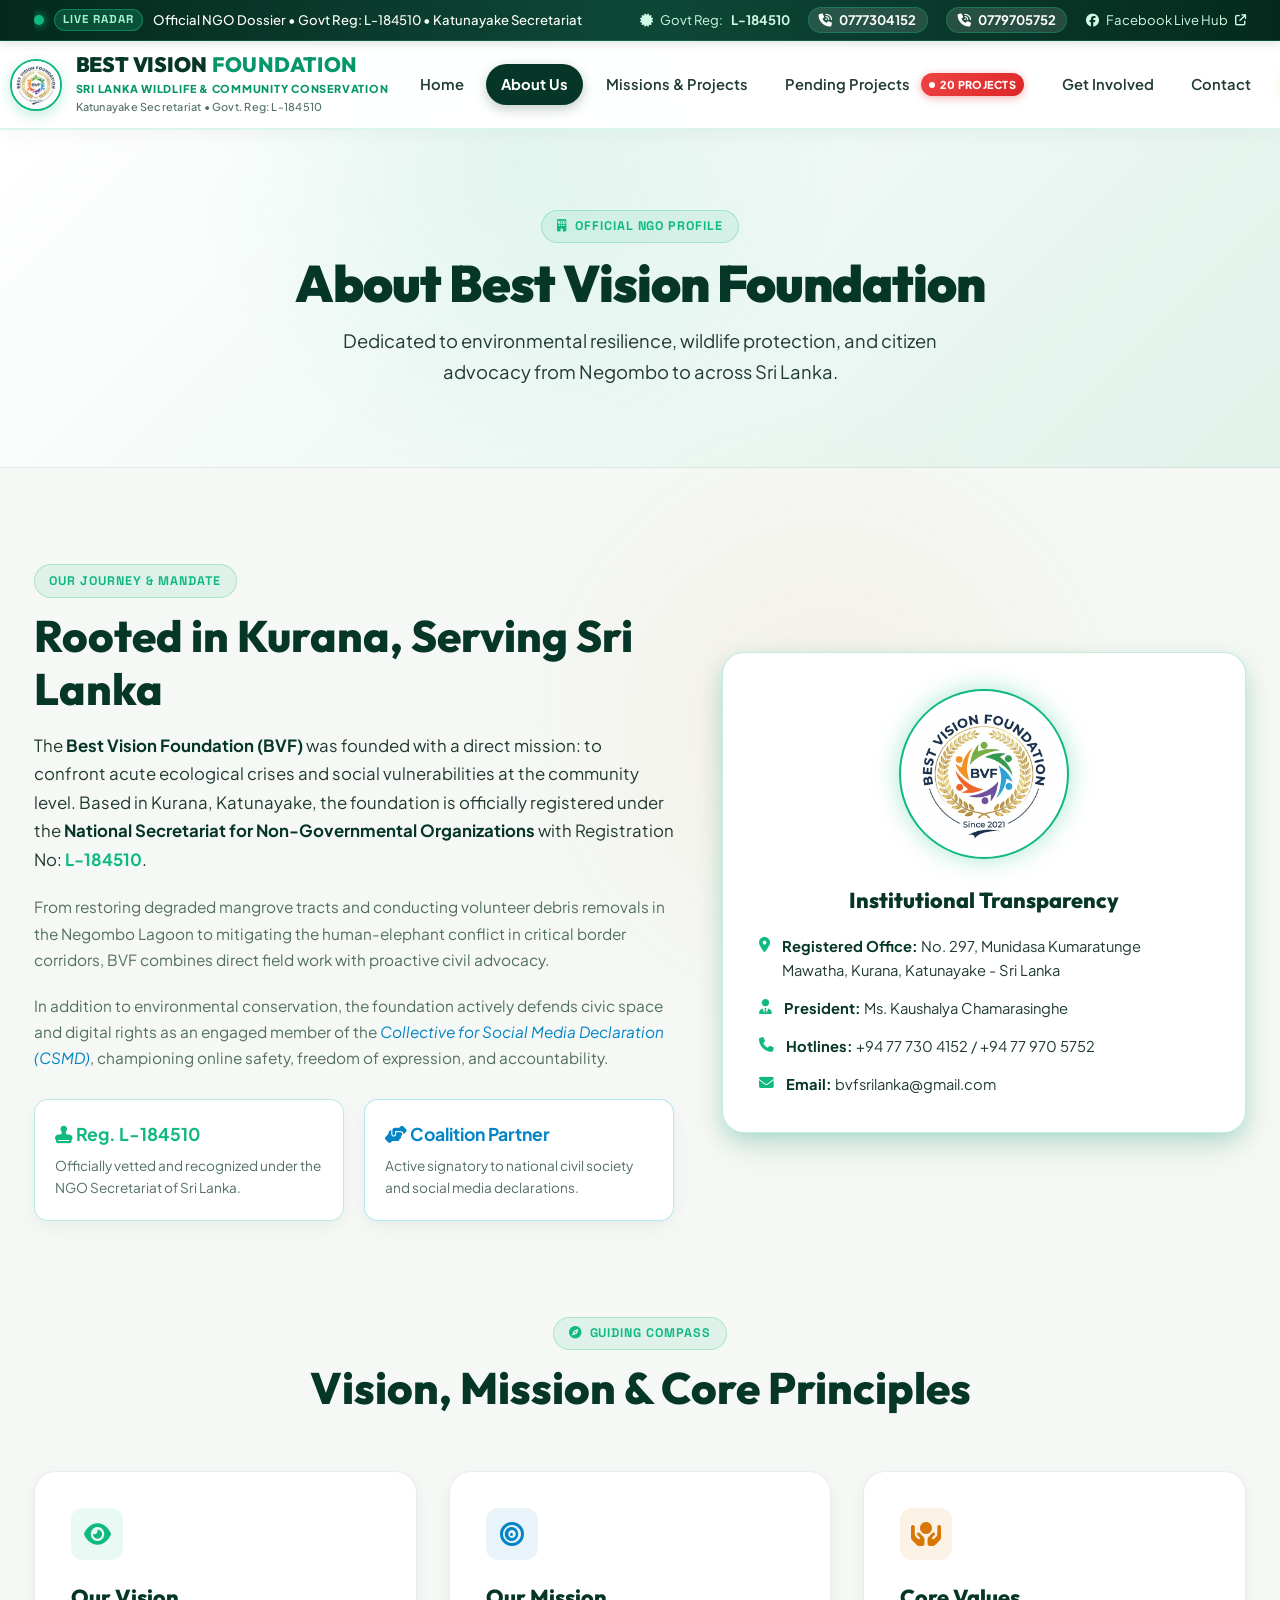
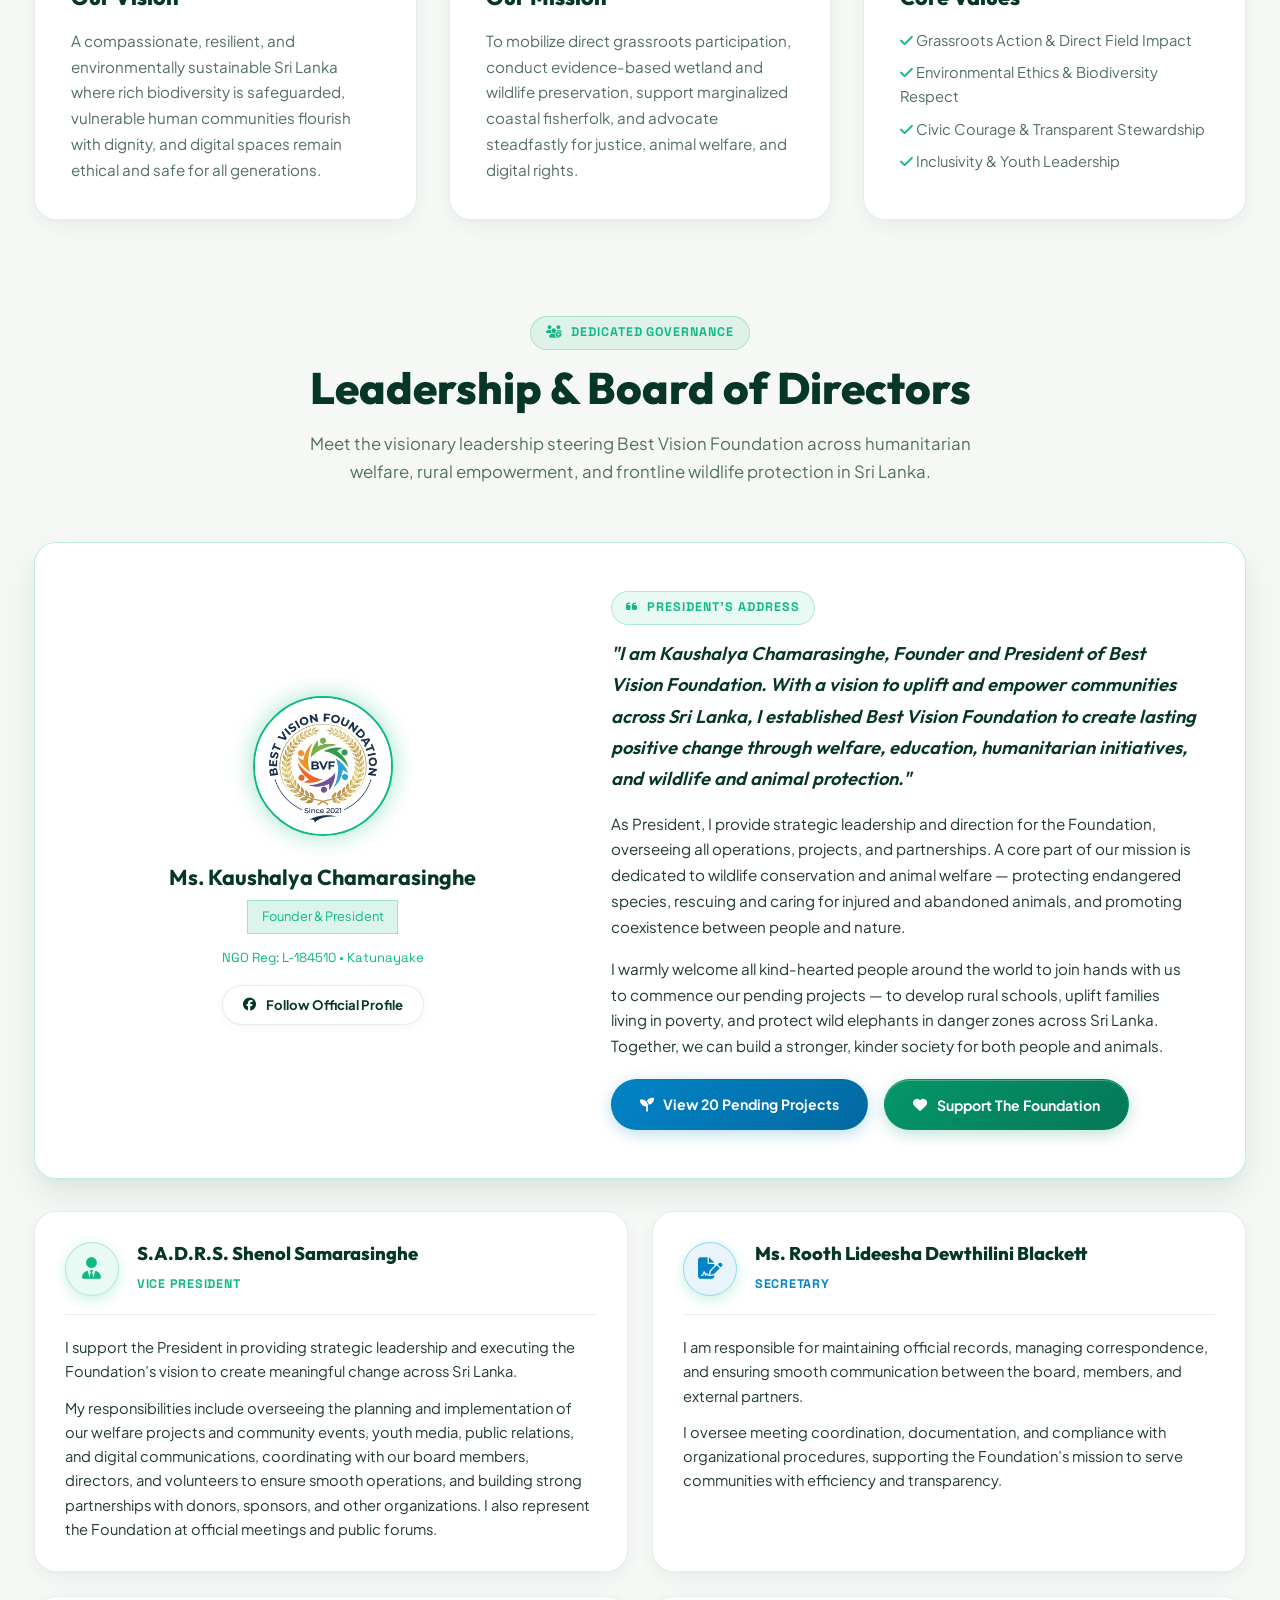
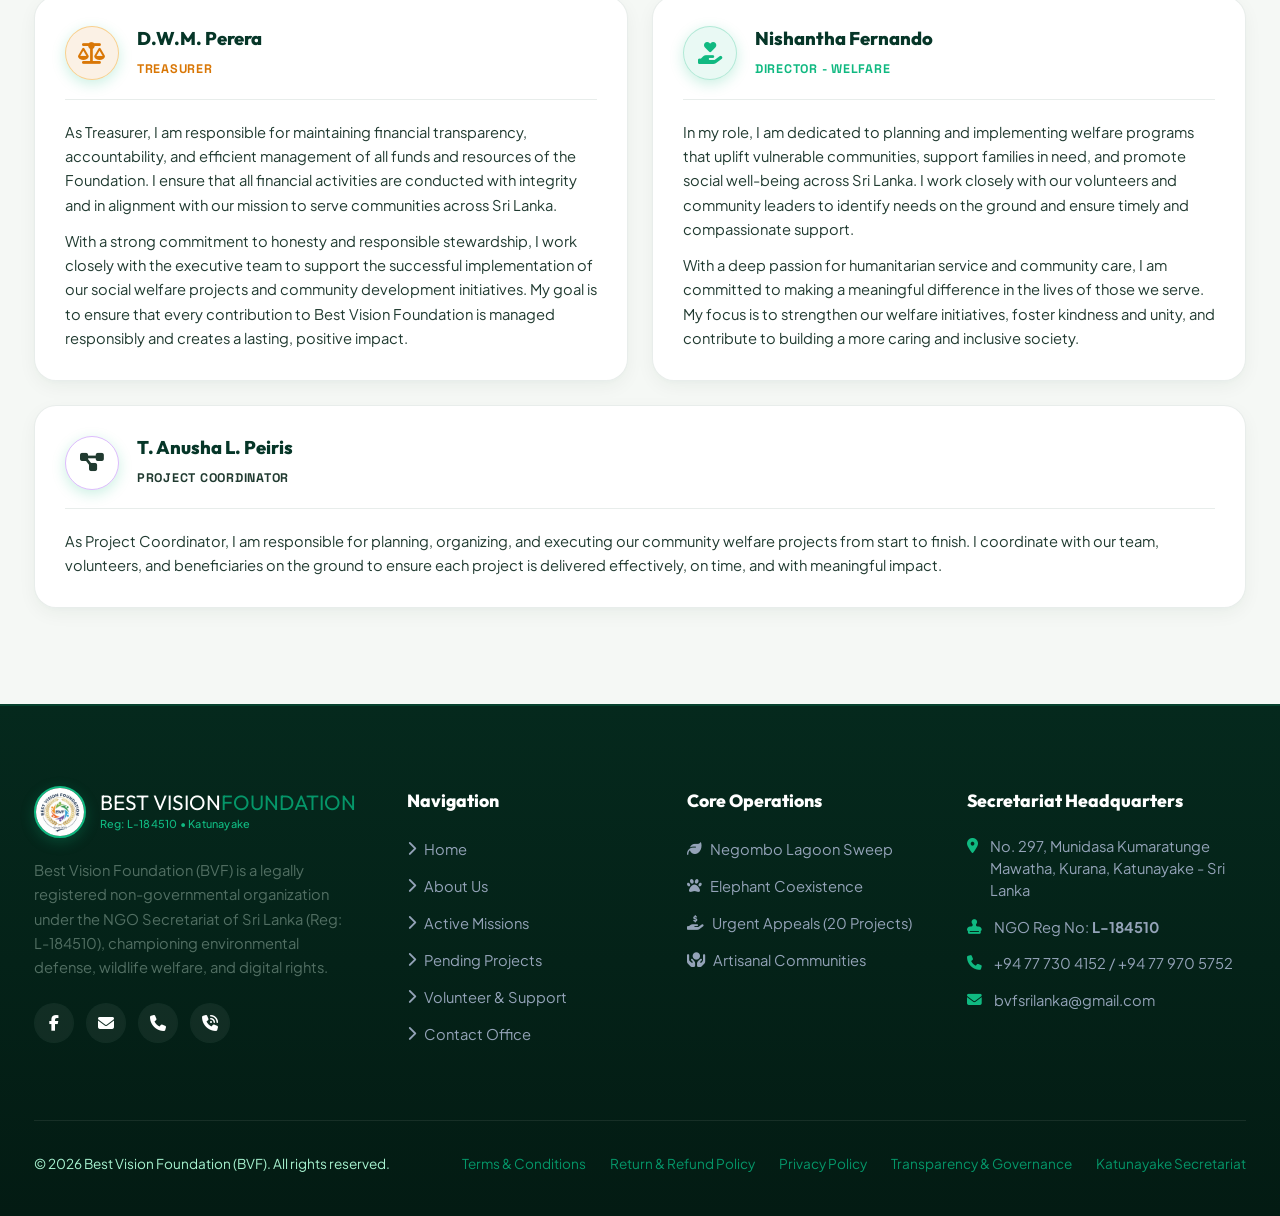
==== commit bceac6b2: "feat(compliance): publish Terms & Conditions, Return & Refund Policy, and Privacy Policy for PayHere" ====
--- a/about.html
+++ b/about.html
@@ -7,7 +7,7 @@
   <meta name="description" content="Learn about Best Vision Foundation (BVF), our history, mission, registered NGO credentials, leadership under Ms. Kaushalya Chamarasinghe, and core values.">
   <link rel="icon" type="image/svg+xml" href="assets/images/favicon.svg">
   <link rel="stylesheet" href="https://cdnjs.cloudflare.com/ajax/libs/font-awesome/6.5.1/css/all.min.css">
-  <link rel="stylesheet" href="assets/css/style.css?v=4.5">
+  <link rel="stylesheet" href="assets/css/style.css?v=4.8">
 
   <!-- Immediate Theme Restore (Prevents Flash) -->
   <script>
@@ -389,154 +389,164 @@
   <!-- Dual-Option Contribution & Payment Center Modal -->
     <!-- Dual Payment Modal Component -->
   <div class="modal-overlay" id="donationModal">
-    <div class="modal-dialog donation-modal-dialog">
+    <div class="modal-dialog donation-modal-dialog" style="max-width: 620px;">
       <button class="modal-close">&times;</button>
       
-      <!-- Clean Modern Header -->
-      <div class="donation-modal-header">
-        <span class="section-badge"><i class="fa-solid fa-hand-holding-heart"></i> NGO REG: L-184510</span>
-        <h3 class="donation-modal-title">Make a Contribution</h3>
-        <p class="donation-modal-desc">
-          100% of your gift directly fuels active field rescue &amp; habitat conservation in Sri Lanka.
+      <!-- Clean Minimal Header -->
+      <div class="donation-modal-header" style="text-align: center; margin-bottom: 1.25rem;">
+        <h3 class="donation-modal-title" style="margin: 0 0 0.35rem 0; font-size: 1.5rem; color: #ffffff;">
+          Direct Bank Transfer
+        </h3>
+        <p style="font-size: 0.88rem; color: var(--text-muted); margin: 0;">
+          Transfer directly from your banking app. Tap <strong>Copy</strong> next to any field.
         </p>
       </div>
 
-      <!-- Step 1: Designate Project -->
-      <div class="donation-step-box">
-        <div class="donation-step-header">
-          <span class="donation-step-badge">
-            <span class="step-circle">1</span> SELECT DESIGNATED PROJECT
-          </span>
-          <span class="donation-step-sub">Direct Earmarked Fund</span>
-        </div>
-        <select id="donationProjectSelect" class="form-control donation-project-select" onchange="onDonationProjectChanged(this.value)" style="font-weight: 700; font-size: 0.92rem; border-color: var(--emerald-neon); background: var(--bg-card); color: var(--text-white);">
+      <!-- Step 1: Project & Contribution Amount -->
+      <div class="donation-step-box" style="margin-bottom: 1rem;">
+        <label class="form-label" style="font-size: 0.78rem; font-weight: 700; color: var(--emerald-neon); margin-bottom: 0.35rem; display: block; text-transform: uppercase;">
+          1. Earmark to Project:
+        </label>
+        <select id="donationProjectSelect" class="form-control donation-project-select" onchange="onDonationProjectChanged(this.value)" style="font-weight: 700; font-size: 0.92rem; border-color: var(--emerald-neon); background: var(--bg-card); color: var(--text-white); margin-bottom: 0.85rem;">
           <option value="Elephant Hospital & Orphanage (Habarana / Minneriya / Anuradhapura)">🔴 Elephant Hospital &amp; Orphanage (Habarana / Minneriya / Anuradhapura)</option>
           <option value="Island-Wide Stray Dog Rescue & Shelter">🐶 Island-Wide Stray Dog Rescue, Treatment &amp; Safe Shelter</option>
           <option value="Negombo Lagoon Sunken Vessels & Debris Recovery">🌊 Negombo Lagoon Sunken Vessels, Ghost Nets &amp; Debris Recovery</option>
           <option value="General Conservation & Welfare Fund">🌿 General Wildlife &amp; Community Welfare Fund</option>
         </select>
-        <div class="donation-project-ref-strip">
-          <span>Deposit Reference: <strong class="modal-bank-project-ref font-mono">BVF-ELEPHANT-HOSPITAL</strong></span>
-          <button type="button" class="btn-copy-ref" onclick="copyAccountInfo(document.querySelector('.modal-bank-project-ref').textContent, this)" title="Copy Reference Code">
-            <i class="fa-solid fa-copy"></i> Copy Ref
-          </button>
-        </div>
-      </div>
-
-      <!-- Step 2: Choose Preset or Enter Any Custom Amount -->
-      <div class="donation-step-box">
-        <div class="donation-step-header">
-          <span class="donation-step-badge">
-            <span class="step-circle">2</span> CHOOSE OR ENTER AMOUNT
-          </span>
+
+        <div style="display: flex; justify-content: space-between; align-items: center; margin-bottom: 0.45rem;">
+          <label style="font-size: 0.78rem; font-weight: 700; color: var(--emerald-neon); margin: 0; text-transform: uppercase;">
+            2. Contribution Amount:
+          </label>
           <span class="modal-selected-amount-display font-mono" style="font-size: 0.9rem; font-weight: 800; color: var(--emerald-neon);">$1 USD</span>
         </div>
 
-        <!-- Preset Buttons -->
-        <div class="quick-amount-grid">
+        <div class="quick-amount-grid" style="margin-bottom: 0.65rem;">
           <button type="button" class="quick-amount-btn active" data-amount="1" onclick="setQuickDonationAmount(1, this)">
             <span class="quick-amount-val">$1</span>
-            <span class="quick-amount-tag">Starter / QR</span>
           </button>
           <button type="button" class="quick-amount-btn" data-amount="5" onclick="setQuickDonationAmount(5, this)">
             <span class="quick-amount-val">$5</span>
-            <span class="quick-amount-tag">Support</span>
           </button>
           <button type="button" class="quick-amount-btn" data-amount="10" onclick="setQuickDonationAmount(10, this)">
             <span class="quick-amount-val">$10</span>
-            <span class="quick-amount-tag">Care</span>
           </button>
           <button type="button" class="quick-amount-btn" data-amount="20" onclick="setQuickDonationAmount(20, this)">
             <span class="quick-amount-val">$20</span>
-            <span class="quick-amount-tag">Rescue</span>
           </button>
           <button type="button" class="quick-amount-btn" data-amount="50" onclick="setQuickDonationAmount(50, this)">
             <span class="quick-amount-val">$50</span>
-            <span class="quick-amount-tag">Patron</span>
           </button>
         </div>
 
-        <!-- Custom / Other Amount Input -->
-        <div class="custom-amount-row">
-          <div class="custom-amount-input-wrap">
-            <span class="custom-currency-symbol">$</span>
-            <input type="number" 
-                   id="modalCustomAmountInput" 
-                   class="custom-amount-field" 
-                   placeholder="Or enter any custom amount (e.g. 15, 25, 75, 100...)" 
-                   min="1" 
-                   step="any"
-                   oninput="setCustomDonationAmount(this.value)" />
-            <span class="custom-currency-badge">USD</span>
-          </div>
-        </div>
-      </div>
-
-      <!-- Step 3: Official Bank Details & QR Code -->
-      <div class="donation-step-box bank-box-clean">
-        <div class="donation-step-header">
-          <span class="donation-step-badge">
-            <span class="step-circle">3</span> OFFICIAL BANK DETAILS &amp; $1 QR
+        <div class="custom-amount-input-wrap">
+          <span class="custom-currency-symbol">$</span>
+          <input type="number" 
+                 id="modalCustomAmountInput" 
+                 class="custom-amount-field" 
+                 placeholder="Or type any other amount (e.g. 15, 25, 75, 100...)" 
+                 min="1" 
+                 step="any"
+                 oninput="setCustomDonationAmount(this.value)" />
+          <span class="custom-currency-badge">USD</span>
+        </div>
+      </div>
+
+      <!-- Step 2: Sampath Bank Account Details (Direct Copyable List - No QR) -->
+      <div class="donation-step-box bank-copy-list-box">
+        <div style="display: flex; justify-content: space-between; align-items: center; margin-bottom: 0.75rem; border-bottom: 1px solid var(--border-subtle); padding-bottom: 0.45rem;">
+          <span style="font-weight: 800; color: var(--emerald-neon); font-size: 0.88rem; text-transform: uppercase; letter-spacing: 0.04em;">
+            <i class="fa-solid fa-building-columns"></i> Sampath Bank Account Details
           </span>
-          <span class="donation-step-sub" style="color: var(--amber-solar);"><i class="fa-solid fa-shield-halved"></i> Sampath Bank Negombo</span>
-        </div>
-
-        <div class="bank-transfer-qr-layout">
-          <!-- Details Grid -->
-          <div class="bank-detail-grid" style="margin-bottom: 0;">
-            <div class="bank-detail-item">
-              <span class="label">ACCOUNT NAME</span>
-              <span class="value" style="font-size: 0.92rem;">BEST VISION FOUNDATION</span>
-            </div>
-            <div class="bank-detail-item">
-              <span class="label">BANK &amp; BRANCH</span>
-              <span class="value">SAMPATH BANK &bull; NEGOMBO (02)</span>
-            </div>
-            <div class="bank-detail-item bank-detail-highlight">
-              <span class="label">CURRENT ACCOUNT NUMBER</span>
-              <span class="value" style="color: var(--emerald-neon); font-size: 1.15rem; letter-spacing: 0.05em;">0088 6000 0033</span>
-              <i class="fa-solid fa-copy bank-copy-icon" onclick="copyAccountInfo('0088 6000 0033', this)" title="Copy Account Number"></i>
-            </div>
-            <div class="bank-detail-item">
-              <span class="label">SWIFT CODE (FOR OVERSEAS)</span>
-              <span class="value" style="color: var(--cyan-neon);">BSAMLKLX</span>
-              <i class="fa-solid fa-copy bank-copy-icon" onclick="copyAccountInfo('BSAMLKLX', this)" title="Copy SWIFT Code"></i>
-            </div>
-            <div class="bank-detail-item">
-              <span class="label">BRANCH CODE / BANK CODE</span>
-              <span class="value">7278 / 088</span>
-            </div>
-            <div class="bank-detail-item bank-detail-ref">
-              <span class="label">TRANSFER REMARK / REFERENCE</span>
-              <span class="value modal-bank-project-ref" style="color: var(--emerald-vibrant);">BVF-ELEPHANT-HOSPITAL</span>
-              <i class="fa-solid fa-copy bank-copy-icon" onclick="copyAccountInfo(document.querySelector('.modal-bank-project-ref').textContent, this)" title="Copy Reference"></i>
-            </div>
-          </div>
-
-          <!-- $1 QR Scan Card -->
-          <div class="bank-qr-card">
-            <span class="qr-card-title"><i class="fa-solid fa-qrcode"></i> Instant $1 QR</span>
-            <a href="assets/images/bvf-donation-qr.png" target="_blank" rel="noopener" title="Tap to view / enlarge QR code">
-              <div class="qr-img-frame">
-                <img src="assets/images/bvf-donation-qr.png" alt="Scan QR to Donate $1" />
+          <span style="font-size: 0.72rem; color: var(--text-muted); font-family: var(--font-mono);">
+            Tap Copy for Banking App
+          </span>
+        </div>
+
+        <div class="bank-copy-rows">
+          <!-- Account Number -->
+          <div class="bank-copy-row highlight-row">
+            <div class="bank-copy-info">
+              <span class="bank-copy-label">ACCOUNT NUMBER</span>
+              <span class="bank-copy-val font-mono num-large">0088 6000 0033</span>
+            </div>
+            <button type="button" class="btn-copy-field btn-copy-primary" onclick="copyAccountInfo('008860000033', this)" title="Copy Account Number">
+              <i class="fa-solid fa-copy"></i> <span>Copy No.</span>
+            </button>
+          </div>
+
+          <!-- Account Name -->
+          <div class="bank-copy-row">
+            <div class="bank-copy-info">
+              <span class="bank-copy-label">ACCOUNT NAME (BENEFICIARY)</span>
+              <span class="bank-copy-val">BEST VISION FOUNDATION</span>
+            </div>
+            <button type="button" class="btn-copy-field" onclick="copyAccountInfo('BEST VISION FOUNDATION', this)" title="Copy Beneficiary Name">
+              <i class="fa-solid fa-copy"></i> <span>Copy Name</span>
+            </button>
+          </div>
+
+          <!-- Bank & Branch -->
+          <div class="bank-copy-row">
+            <div class="bank-copy-info">
+              <span class="bank-copy-label">BANK &amp; BRANCH</span>
+              <span class="bank-copy-val">SAMPATH BANK &bull; NEGOMBO (02), SRI LANKA</span>
+            </div>
+            <button type="button" class="btn-copy-field" onclick="copyAccountInfo('SAMPATH BANK, NEGOMBO 02, SRI LANKA', this)" title="Copy Bank and Branch">
+              <i class="fa-solid fa-copy"></i> <span>Copy</span>
+            </button>
+          </div>
+
+          <!-- Branch Code & Bank Code -->
+          <div class="bank-copy-row-grid">
+            <div class="bank-copy-row">
+              <div class="bank-copy-info">
+                <span class="bank-copy-label">BRANCH CODE</span>
+                <span class="bank-copy-val font-mono">7278</span>
               </div>
-            </a>
-            <span class="qr-card-hint">Scan with camera or banking app</span>
-            <a href="assets/images/bvf-donation-qr.png" download="BVF-Donation-QR.png" class="btn btn-glass qr-save-btn">
-              <i class="fa-solid fa-download"></i> Save QR
-            </a>
-          </div>
-        </div>
-
-        <p class="bank-note-text">
-          <i class="fa-solid fa-circle-info"></i> Supports local CEFT / SLIPS, mobile banking apps, online transfers, and international SWIFT wire transfers.
-        </p>
+              <button type="button" class="btn-copy-field" onclick="copyAccountInfo('7278', this)" title="Copy Branch Code">
+                <i class="fa-solid fa-copy"></i> <span>Copy</span>
+              </button>
+            </div>
+            <div class="bank-copy-row">
+              <div class="bank-copy-info">
+                <span class="bank-copy-label">BANK CODE</span>
+                <span class="bank-copy-val font-mono">088</span>
+              </div>
+              <button type="button" class="btn-copy-field" onclick="copyAccountInfo('088', this)" title="Copy Bank Code">
+                <i class="fa-solid fa-copy"></i> <span>Copy</span>
+              </button>
+            </div>
+          </div>
+
+          <!-- Mandatory Remark / Reference -->
+          <div class="bank-copy-row highlight-ref">
+            <div class="bank-copy-info">
+              <span class="bank-copy-label" style="color: var(--cyan-neon);">TRANSFER REMARKS / REFERENCE</span>
+              <span class="bank-copy-val font-mono modal-bank-project-ref" style="color: var(--cyan-neon); font-size: 1.05rem;">BVF-ELEPHANT-HOSPITAL</span>
+            </div>
+            <button type="button" class="btn-copy-field btn-copy-cyan" onclick="copyAccountInfo(document.querySelector('.modal-bank-project-ref').textContent, this)" title="Copy Deposit Reference">
+              <i class="fa-solid fa-copy"></i> <span>Copy Ref</span>
+            </button>
+          </div>
+
+          <!-- SWIFT Code -->
+          <div class="bank-copy-row">
+            <div class="bank-copy-info">
+              <span class="bank-copy-label">SWIFT CODE (FOR OVERSEAS TRANSFERS)</span>
+              <span class="bank-copy-val font-mono">BSAMLKLX</span>
+            </div>
+            <button type="button" class="btn-copy-field" onclick="copyAccountInfo('BSAMLKLX', this)" title="Copy SWIFT Code">
+              <i class="fa-solid fa-copy"></i> <span>Copy SWIFT</span>
+            </button>
+          </div>
+        </div>
       </div>
 
       <!-- Action Buttons -->
-      <div class="donation-modal-actions">
+      <div class="donation-modal-actions" style="margin-top: 1rem;">
         <button type="button" onclick="copyAccountInfo('', this)" class="btn btn-glass btn-modal-action">
-          <i class="fa-solid fa-copy"></i> Copy All Bank Details
+          <i class="fa-solid fa-clipboard-list"></i> Copy All Details
         </button>
         <button type="button" onclick="sendDepositSlipWhatsApp()" class="btn btn-neon-glow btn-modal-whatsapp">
           <i class="fa-brands fa-whatsapp"></i> Notify Treasurer on WhatsApp
@@ -675,15 +685,17 @@
         <div>
           &copy; 2026 Best Vision Foundation (BVF). All rights reserved.
         </div>
-        <div style="display: flex; gap: 1.5rem;">
+        <div style="display: flex; gap: 1.5rem; flex-wrap: wrap;">
+          <a href="terms.html">Terms &amp; Conditions</a>
+          <a href="refund-policy.html">Return &amp; Refund Policy</a>
+          <a href="privacy-policy.html">Privacy Policy</a>
           <a href="about.html">Transparency &amp; Governance</a>
           <a href="contact.html">Katunayake Secretariat</a>
-          <a href="https://www.facebook.com/profile.php?id=100095383907228" target="_blank" rel="noopener noreferrer">Facebook Live Hub</a>
         </div>
       </div>
     </div>
   </footer>
 
-  <script src="assets/js/main.js?v=4.5"></script>
+  <script src="assets/js/main.js?v=4.8"></script>
 </body>
 </html>
--- a/assets/css/style.css
+++ b/assets/css/style.css
@@ -4435,3 +4435,138 @@
 .news-link:hover {
   gap: 0.6rem;
 }
+
+/* ==========================================
+   Ultra-Simple Donor Bank Copy Interface (No QR)
+   ========================================== */
+.bank-copy-list-box {
+  background: rgba(13, 23, 32, 0.75) !important;
+  border: 1px solid var(--border-neon) !important;
+  border-radius: 12px;
+  padding: 1.1rem !important;
+}
+
+.bank-copy-rows {
+  display: flex;
+  flex-direction: column;
+  gap: 0.65rem;
+}
+
+.bank-copy-row {
+  background: var(--bg-card);
+  border: 1px solid var(--border-subtle);
+  border-radius: 8px;
+  padding: 0.65rem 0.85rem;
+  display: flex;
+  justify-content: space-between;
+  align-items: center;
+  gap: 0.75rem;
+  transition: all 0.2s ease;
+}
+
+.bank-copy-row:hover {
+  border-color: rgba(16, 185, 129, 0.4);
+  background: rgba(16, 185, 129, 0.04);
+}
+
+.bank-copy-row.highlight-row {
+  border-color: rgba(16, 185, 129, 0.6);
+  background: rgba(16, 185, 129, 0.1);
+}
+
+.bank-copy-row.highlight-ref {
+  border-color: rgba(6, 182, 212, 0.6);
+  background: rgba(6, 182, 212, 0.08);
+}
+
+.bank-copy-row-grid {
+  display: grid;
+  grid-template-columns: 1fr 1fr;
+  gap: 0.65rem;
+}
+
+@media (max-width: 520px) {
+  .bank-copy-row-grid {
+    grid-template-columns: 1fr;
+  }
+}
+
+.bank-copy-info {
+  display: flex;
+  flex-direction: column;
+  min-width: 0;
+  flex: 1;
+}
+
+.bank-copy-label {
+  font-size: 0.68rem;
+  font-weight: 700;
+  text-transform: uppercase;
+  letter-spacing: 0.05em;
+  color: var(--text-muted);
+  margin-bottom: 0.15rem;
+  line-height: 1.2;
+}
+
+.bank-copy-val {
+  font-size: 0.95rem;
+  font-weight: 800;
+  color: var(--text-white);
+  line-height: 1.3;
+  overflow: hidden;
+  text-overflow: ellipsis;
+  white-space: nowrap;
+}
+
+.bank-copy-val.num-large {
+  font-size: 1.15rem;
+  letter-spacing: 0.05em;
+  color: var(--emerald-neon);
+}
+
+.btn-copy-field {
+  background: rgba(255, 255, 255, 0.06);
+  border: 1px solid var(--border-subtle);
+  color: var(--text-slate);
+  padding: 0.45rem 0.85rem;
+  border-radius: 6px;
+  font-size: 0.78rem;
+  font-weight: 700;
+  cursor: pointer;
+  display: inline-flex;
+  align-items: center;
+  gap: 0.35rem;
+  flex-shrink: 0;
+  transition: all 0.2s ease;
+  font-family: var(--font-heading, inherit);
+}
+
+.btn-copy-field:hover {
+  background: rgba(16, 185, 129, 0.15);
+  border-color: var(--emerald-neon);
+  color: var(--emerald-neon);
+  transform: translateY(-1px);
+}
+
+.btn-copy-field.btn-copy-primary {
+  background: var(--emerald-neon);
+  border-color: var(--emerald-neon);
+  color: #06281e;
+  font-weight: 800;
+}
+
+.btn-copy-field.btn-copy-primary:hover {
+  background: #34d399;
+  color: #06281e;
+}
+
+.btn-copy-field.btn-copy-cyan {
+  background: rgba(6, 182, 212, 0.15);
+  border-color: var(--cyan-neon);
+  color: var(--cyan-neon);
+}
+
+.btn-copy-field.btn-copy-cyan:hover {
+  background: var(--cyan-neon);
+  color: #0d1720;
+}
